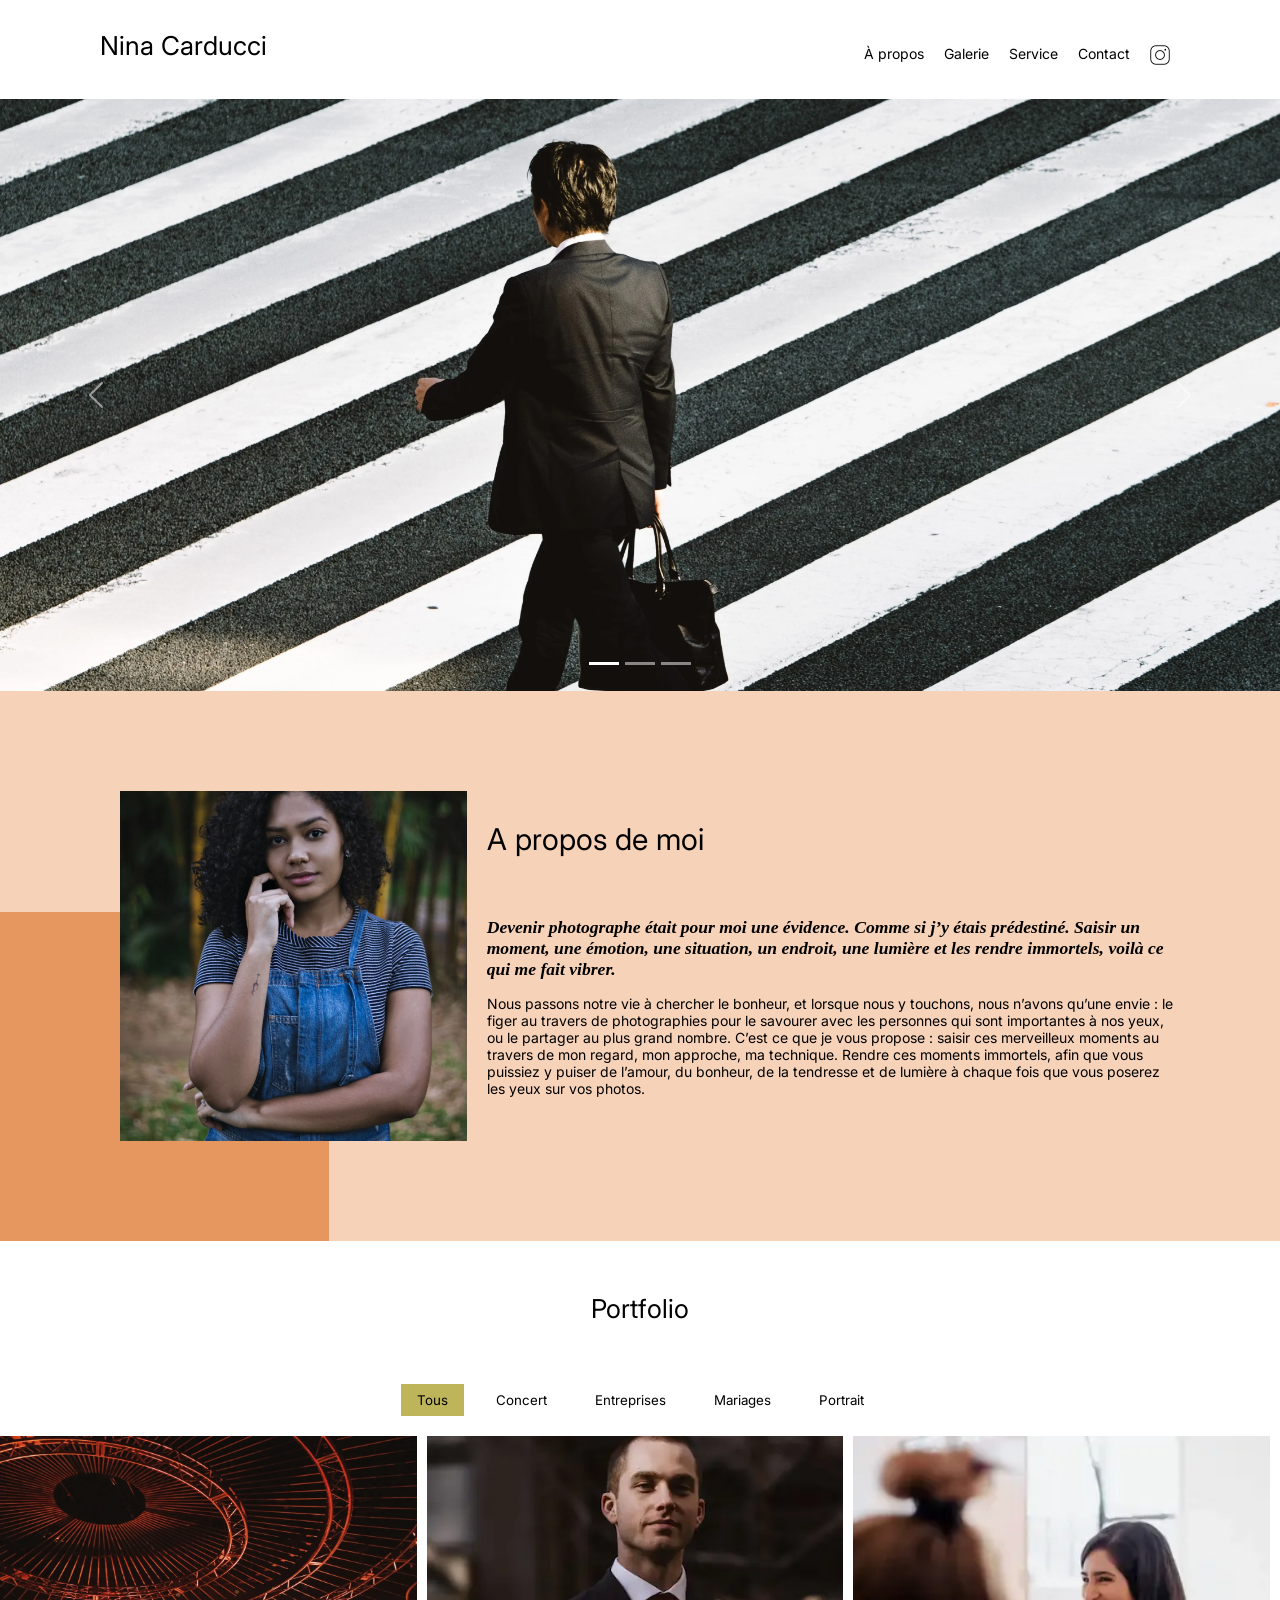
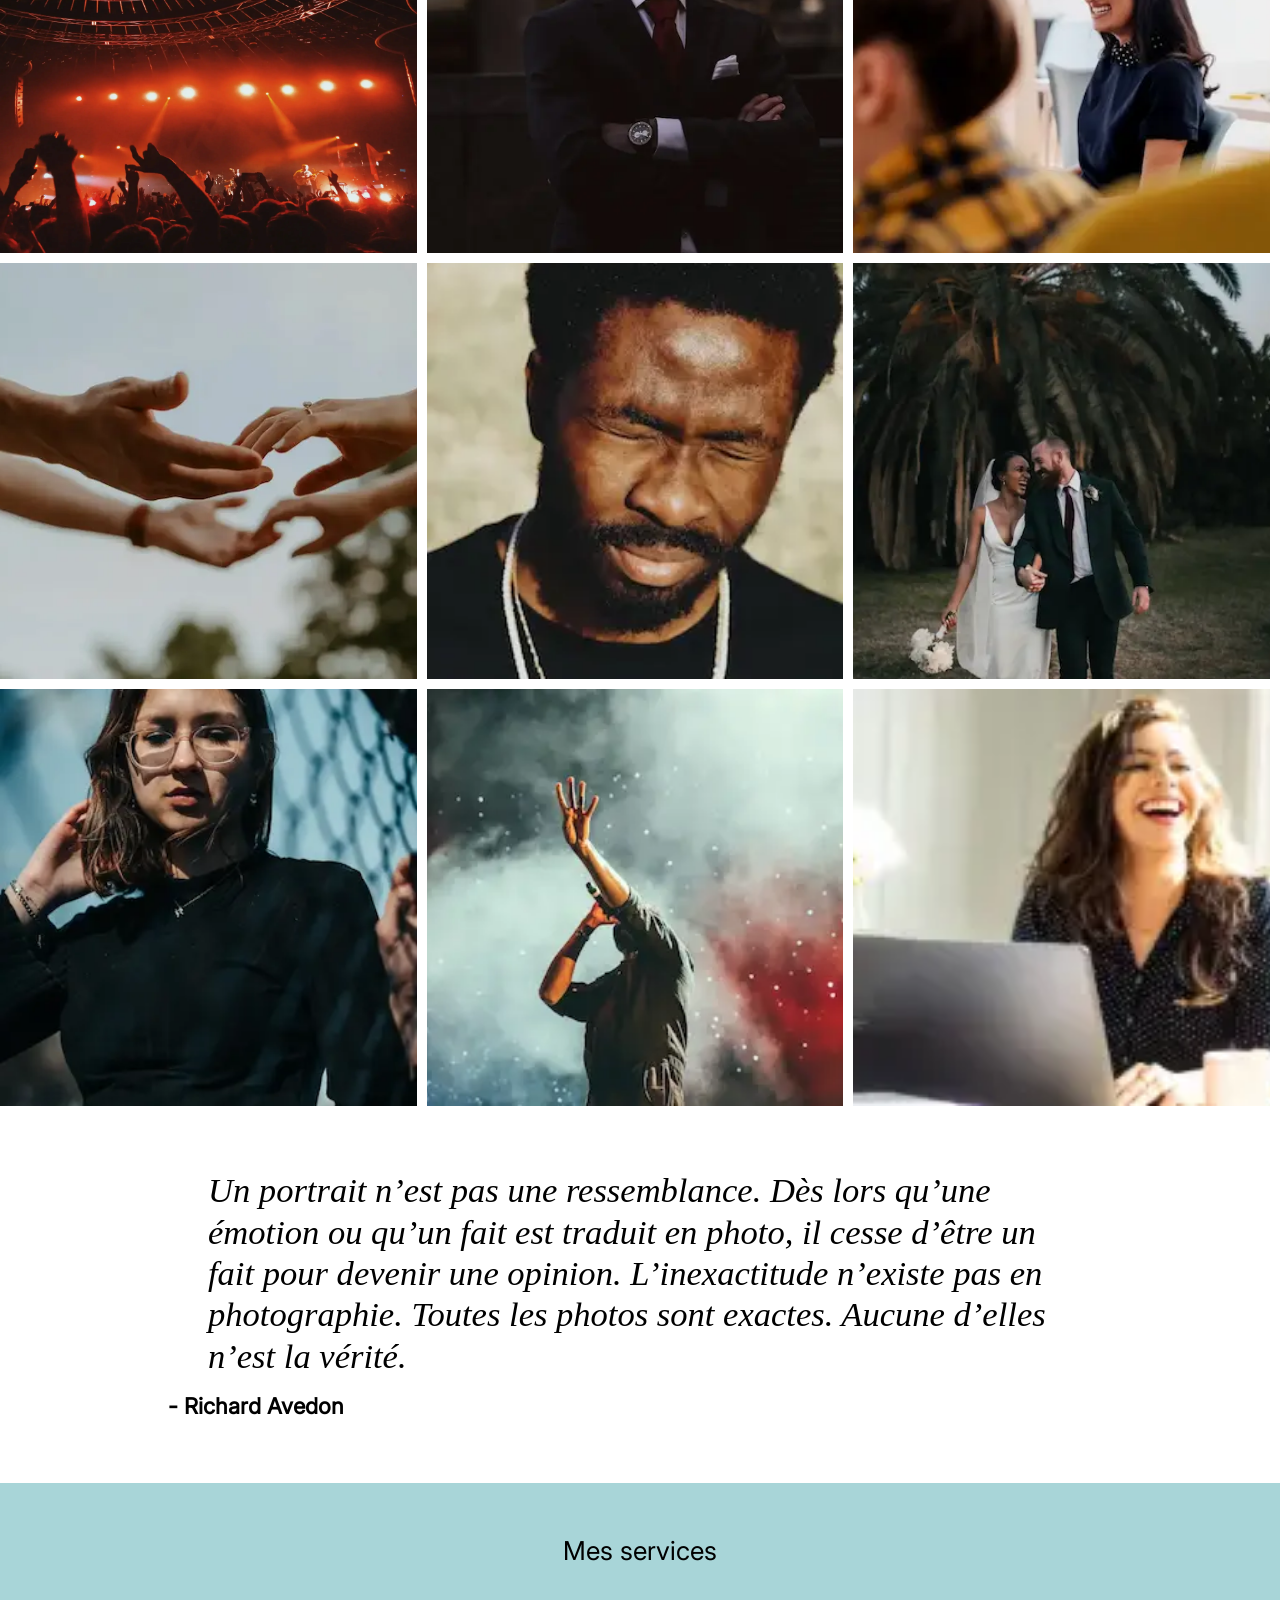
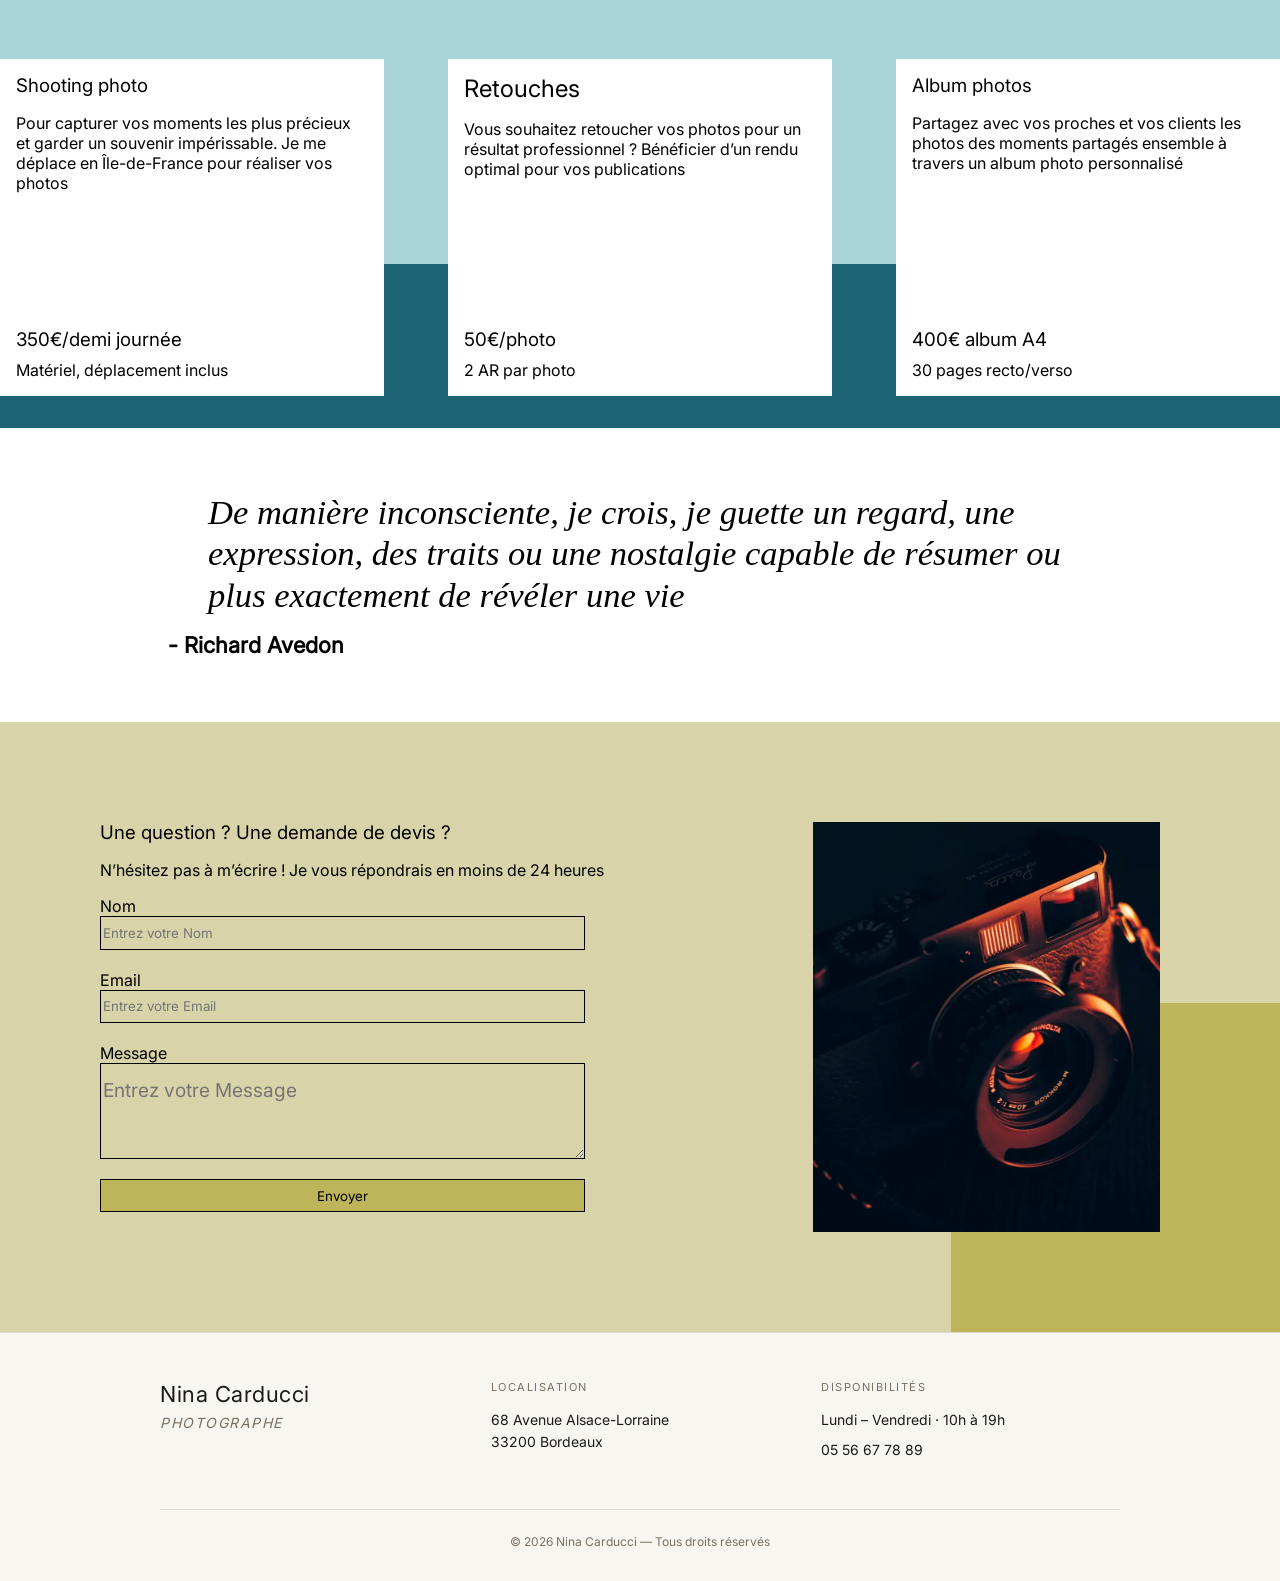
==== index.html @ da007182 "centrer le bloc about" ====
<!DOCTYPE html>
<html lang="fr">

<head>
	<title>Nina Carducci, Photographe à 33200 Bordeaux</title>
	<meta name="description" content="une presentation de mes travaux de photographie " />
	<meta name="keywords" content=" Photographe, photographie, évènement, portefolio, portrait, bordeaux " />
	<meta property="og:title" content="Photographe Nina Carducci : mes services pour des photos de qualités" />
	<meta property="og:type" content="website" />
	<meta property="og:image" content="./assets/images/nina.webp" />
	<meta property="og:url" content="https://ninacarducci.github.io/" />
	<meta name="twitter:card" content="Photographe Nina Carducci : mes services pour des photos de qualités" />
	<meta name="twitter:site" content="@ninacarducci" />
	<meta name="twitter:title" content="Photographe Nina Carducci : mes services pour des photos de qualités" />
	<meta name="twitter:description" content="Découvrez plein de photos qui vont vous plaire." />
	<meta name="twitter:image" content="./assets/images/nina.webp" />
	<meta name="viewport" content="width=device-width, initial-scale=1.0">
	<link rel="stylesheet" href="./assets/style.css">
	<meta charset="UTF-8">
	<script type="application/ld+json">
			{
				"@context": "https://schema.org",
				"@type": "LocalBusiness",
				"name": "Nina Carducci",
				"image": "./assets/images/nina_560_560.webp",
				"address": {
					"@type": "PostalAddress",
					"streetAddress": "68 avenue Alsace-Lorraine",
					"addressLocality": "Bordeaux",
					"addressRegion": "FR",
					"AddressCountry": "FR",
					"postalCode": "33200"
				},
				"telePhone": "05 56 67 78 89",
				"openingHours": "Mo,Tu,We,Th,Fr 10:00-19:00",
				"openingHoursSpecification": [ {
					"@type": "OpeningHoursSpecification",
					"dayOfWeek": [
						"Monday",
						"Tuesday",
						"Wednesday",
						"Thursday",
						"Friday"
					],
					"opens": "10:00",
					"closes": "19:00"
				} ],
				"geo": {
					"@type": "GeoCoordinates",
					"latitude": "44.8465743",
					"longitude": "-0.6065366999999999"
				},
				"priceRange":"$"
			}
		</script>
	<script src="./assets/carousel.js" defer></script>
	<script src="./assets/gallery.js" defer></script>

</head>

<body>
	<div class="top-header">
		<h1 class="name">Nina Carducci</h1>
		<nav class="nav" aria-labelledby="main-nav-title">
			<ul>
				<li><a href="#about">À propos</a></li>
				<li><a href="#gallery">Galerie</a></li>
				<li><a href="#services">Service</a></li>
				<li><a href="#contact">Contact</a></li>
				<li><a class="social-link" loading="lazy" href="https://www.instagram.com/ninacarducci.photo/?hl=fr"
						target="_blank"><img src="assets/images/instagram.webp" alt="Instagram de Nina Carducci"></a>
				</li>
			</ul>
		</nav>
	</div>
	<div id="header">
		<main>
			<div id="carouselExampleIndicators" class="carousel slide" data-bs-ride="carousel">
				<div class="carousel-indicators">
					<button type="button" data-bs-target="#carouselExampleIndicators" data-bs-slide-to="0"
						class="active" aria-current="true" aria-label="Slide 1"></button>
					<button type="button" data-bs-target="#carouselExampleIndicators" data-bs-slide-to="1"
						aria-label="Slide 2"></button>
					<button type="button" data-bs-target="#carouselExampleIndicators" data-bs-slide-to="2"
						aria-label="Slide 3"></button>
				</div>
				<div class="carousel-inner">
					<article class="carousel-item active">
						<img src="./assets/images/slider/ryoji-iwata-wUZjnOv7t0g-unsplash.webp" class="d-block w-100"
							alt="ryoji-iwata-wUZjnOv7t0g-unsplash" fetchpriority="high">
					</article>
					<article class="carousel-item">
						<img loading="lazy" src="./assets/images/slider/nicholas-green-nPz8akkUmDI-unsplash.webp"
							class="d-block w-100" alt="nicholas-green-nPz8akkUmDI-unsplash" fetchpriority="high">
					</article>
					<article class="carousel-item">
						<img loading="lazy" src="./assets/images/slider/edward-cisneros-3_h6-1NPDGw-unsplash.webp"
							class="d-block w-100" alt="edward-cisneros-3_h6-1NPDGw-unsplash" fetchpriority="high">
					</article>
				</div>
				<button class="carousel-control-prev" type="button" data-bs-target="#carouselExampleIndicators"
					data-bs-slide="prev">
					<span class="carousel-control-prev-icon" aria-hidden="true"></span>
					<span class="visually-hidden">Previous</span>
				</button>
				<button class="carousel-control-next" type="button" data-bs-target="#carouselExampleIndicators"
					data-bs-slide="next">
					<span class="carousel-control-next-icon" aria-hidden="true"></span>
					<span class="visually-hidden">Next</span>
				</button>
			</div>
	</div>
	<div id="about">
		<article class="picture left">
			<img loading="lazy" src="./assets/images/nina.webp" alt="nina">
		</article>
		<article id="about-me">
			<h2 class="about-me__title">A propos de moi</h2>
			<h3 class="about-me__introduction">Devenir photographe était pour moi une évidence. Comme si j’y étais
				prédestiné. Saisir un moment, une émotion, une situation, un endroit, une lumière et les rendre
				immortels, voilà ce qui me fait vibrer.</h3>
			<p>Nous passons notre vie à chercher le bonheur, et lorsque nous y touchons, nous n’avons qu’une envie : le
				figer au travers de photographies pour le savourer avec les personnes qui sont importantes à nos yeux,
				ou le partager au plus grand nombre.
				C’est ce que je vous propose : saisir ces merveilleux moments au travers de mon regard, mon approche, ma
				technique. Rendre ces moments immortels, afin que vous puissiez y puiser de l’amour, du bonheur, de la
				tendresse et de lumière à chaque fois que vous poserez les yeux sur vos photos.</p>
		</article>
	</div>
	<div id="gallery">
		<h2 class="title">Portfolio</h2>
		<nav id="gallery-navbar" class="nav-gallery"></nav>
		<article class="container py-3">
			<section class="gallery">
				<div id="lightbox" class="lightbox">
					<span class="close-lightbox">&times;</span>
					<img class="lightbox-image" src="" alt="Photo en plein écran">
					<button class="lightbox-prev">&#10094;</button>
					<button class="lightbox-next">&#10095;</button>
				</div>
				<img loading="lazy" data-gallery-tag="Concert" class="gallery-item"
					src="./assets/images/gallery/concerts/aaron-paul-wnX-fXzB6Cw-unsplash.webp"
					alt="aaron-paul-wnX-fXzB6Cw-unsplash" type="image/webp"/>
				<img loading="lazy" data-gallery-tag="Entreprises" class="gallery-item"
					src="./assets/images/gallery/entreprise/ali-morshedlou-WMD64tMfc4k-unsplash.webp"
					alt="ali-morshedlou-WMD64tMfc4k-unsplash" />
				<img loading="lazy" data-gallery-tag="Entreprises" class="gallery-item"
					src="./assets/images/gallery/entreprise/jason-goodman-tHO1_OuKbg0-unsplash.webp"
					alt="jason-goodman-tHO1_OuKbg0-unsplash" />
				<img loading="lazy" data-gallery-tag="Mariages" class="gallery-item"
					src="./assets/images/gallery/mariage/hannah-busing-RvF2R_qMpRk-unsplash.webp"
					alt="hannah-busing-RvF2R_qMpRk-unsplash" />
				<img loading="lazy" data-gallery-tag="Portrait" class="gallery-item"
					src="./assets/images/gallery/portraits/ade-tunji-rVkhWWZFAtQ-unsplash.webp"
					alt="ade-tunji-rVkhWWZFAtQ-unsplash" />
				<img loading="lazy" data-gallery-tag="Mariages" class="gallery-item"
					src="./assets/images/gallery/mariage/jakob-owens-SiniLJkXhMc-unsplash.webp"
					alt="jakob-owens-SiniLJkXhMc-unsplash" />
				<img loading="lazy" data-gallery-tag="Portrait" class="gallery-item"
					src="./assets/images/gallery/portraits/nino-van-prattenburg--443cl1uR_8-unsplash.webp"
					alt="nino-van-prattenburg--443cl1uR_8-unsplash" />
				<img loading="lazy" data-gallery-tag="Concert" class="gallery-item"
					src="./assets/images/gallery/concerts/austin-neill-hgO1wFPXl3I-unsplash.webp"
					alt="austin-neill-hgO1wFPXl3I-unsplash" />
				<img loading="lazy" data-gallery-tag="Entreprises" class="gallery-item"
					src="./assets/images/gallery/entreprise/mateus-campos-felipe-Fsgzm8N0hIY-unsplash.webp"
					alt="mateus-campos-felipe-Fsgzm8N0hIY-unsplash" />
			</section>
		</article>
		<div class="quote">
			<figure>
				<blockquote>
					<h3 class="quote__text">Un portrait n’est pas une ressemblance. Dès lors qu’une émotion ou qu’un
						fait est traduit en photo, il cesse d’être un fait pour devenir une opinion. L’inexactitude
						n’existe pas en photographie. Toutes les photos sont exactes. Aucune d’elles n’est la vérité.
					</h3>
				</blockquote>
				<figcaption class="quote__author">- Richard Avedon</figcaption>
			</figure>
		</div>
	</div>
	<div id="services">
		<h2 class="title">Mes services</h2>
		<div class="container">
			<article class="service">
				<section class="service__description">
					<h3>Shooting photo</h3>
					<p>Pour capturer vos moments les plus précieux et garder un souvenir impérissable. Je me déplace en
						Île-de-France pour réaliser vos photos</p>
				</section>
				<div class="service__price">
					<h3>350€/demi journée</h3>
					<span>Matériel, déplacement inclus</span>
				</div>

			</article>
			<div class="service">
				<article class="service__description">
					<h2>Retouches</h2>
					<p>Vous souhaitez retoucher vos photos pour un résultat professionnel ? Bénéficier d’un rendu
						optimal pour vos publications</p>
				</article>
				<article class="service__price">
					<h3>50€/photo</h3>
					<span>2 AR par photo</span>
				</article>
			</div>
			<div class="service">
				<article class="service__description">
					<h3>Album photos</h3>
					<p>Partagez avec vos proches et vos clients les photos des moments partagés ensemble à travers un
						album photo personnalisé</p>
				</article>
				<article class="service__price">
					<h3>400€ album A4</h3>
					<span>30 pages recto/verso</span>
				</article>
			</div>
		</div>
	</div>
	<div class="quote">
		<figure>
			<blockquote>
				<h3 class="quote__text">De manière inconsciente, je crois, je guette un regard, une expression, des
					traits ou une nostalgie capable de résumer ou plus exactement de révéler une vie</h3>
			</blockquote>
			<figcaption class="quote__author">- Richard Avedon</figcaption>
		</figure>
	</div>
	<div id="contact">
		<article class="container">
			<section class="form-container">
				<h3>Une question ? Une demande de devis ?</h3>
				<p> N’hésitez pas à m’écrire ! Je vous répondrais en moins de 24 heures</p>
				<form action="" method="post">
					<label for="nom">Nom</label>
					<input type="text" name="nom" id="nom" placeholder="Entrez votre Nom">
					<label for="email">Email</label>
					<input type="email" name="email" id="email" placeholder="Entrez votre Email">
					<label for="message">Message</label>
					<textarea name="message" id="message" cols="30" rows="10"
						placeholder="Entrez votre Message"></textarea>
					<input type="submit" value="Envoyer" />
				</form>
			</section>
			<section class="picture right">
				<img loading="lazy" src="./assets/images/camera.webp" alt="camera">
			</section>
		</article>
	</div>
	</main>

	<footer class="footer">
		<div class="footer__inner">

			<div class="footer__brand">
				<h2 class="footer__name">Nina Carducci</h2>
				<p class="footer__job">Photographe</p>
			</div>

			<div class="footer__section">
				<h3 class="footer__label">Localisation</h3>
				<p class="footer__text">
					68 Avenue Alsace-Lorraine<br>
					33200 Bordeaux
				</p>
			</div>

			<div class="footer__section">
				<h3 class="footer__label">Disponibilités</h3>
				<p class="footer__text">Lundi – Vendredi · 10h à 19h</p>
				<p class="footer__text">05 56 67 78 89</p>
			</div>

		</div>

		<div class="footer__bottom">
			© 2026 Nina Carducci — Tous droits réservés
		</div>
	</footer>
</body>

</html>
---- assets/style.css ----
@font-face {
	font-family: 'Inter';
	src: url(./fonts/Inter-Variable.woff2);
	font-weight: 400;
	font-display: swap;
	font-style: normal;
	font-display: swap
}

body {
	max-width: 1920px;
	margin: auto;
	-webkit-text-size-adjust: 100%;
	-webkit-tap-highlight-color: #fff0
}

.top-header {
	background-color: #fff;
	position: sticky;
	top: 0;
	z-index: 1000;
	display: flex;
	justify-content: space-between;
	padding-inline: 100px;
	padding-block: 30px;
	align-items: center;
	font-family: "Inter"
}

.top-header .name {
	font-size: 26px;
	font-family: "Inter"
}

.nav {
	display: flex;
	flex-wrap: wrap;
	padding-left: 0;
	margin-bottom: 0;
	list-style: none
}

.nav ul {
	display: flex;
	list-style-type: none;
	font-size: 14px;
	margin-bottom: 0
}

.nav li {
	padding-inline: 10px
}

.nav a {
	text-decoration: none;
	color: #000
}

.social-link img {
	width: 20px;
	height: 20px
}

img.d-block w-100 {
	width: 100%;
	height: auto
}

.d-block {
	display: block
}

.w-100 {
	width: 100%
}

.mw-100 {
	max-width: 100%
}

min-vw-100 {
	min-width: 100vw
}

.carousel-indicators [data-bs-target] {
	box-sizing: content-box;
	flex: 0 1 auto;
	width: 30px;
	height: 3px;
	padding: 0;
	margin-right: 3px;
	margin-left: 3px;
	text-indent: -999px;
	cursor: pointer;
	background-color: #fff;
	background-clip: padding-box;
	border: 0;
	border-top: 10px solid #fff0;
	border-bottom: 10px solid #fff0;
	opacity: .5;
	transition: opacity 0.6s ease
}

.carousel-control-prev,
.carousel-control-next {
	position: absolute;
	top: 0;
	bottom: 0;
	z-index: 1;
	display: flex;
	align-items: center;
	justify-content: center;
	width: 15%;
	padding: 0;
	color: #7A6C00;
	text-align: center;
	background: none;
	border: 0;
	opacity: .5;
	transition: opacity 0.15s ease
}

.carousel-control-prev:hover,
.carousel-control-prev:focus,
.carousel-control-next:hover,
.carousel-control-next:focus {
	color: #fff;
	text-decoration: none;
	outline: 0;
	opacity: .9
}

.carousel {
	position: relative
}

.carousel-control-prev {
	left: 0
}

.carousel-control-next {
	right: 0
}

.carousel-control-prev-icon,
.carousel-control-next-icon {
	display: inline-block;
	width: 2rem;
	height: 2rem;
	background-repeat: no-repeat;
	background-position: 50%;
	background-size: 100% 100%
}

.carousel-control-prev-icon {
	background-image: url("data:image/svg+xml,%3csvg xmlns='http://www.w3.org/2000/svg' viewBox='0 0 16 16' fill='%23fff'%3e%3cpath d='M11.354 1.646a.5.5 0 0 1 0 .708L5.707 8l5.647 5.646a.5.5 0 0 1-.708.708l-6-6a.5.5 0 0 1 0-.708l6-6a.5.5 0 0 1 .708 0z'/%3e%3c/svg%3e")
}

.carousel-control-next-icon {
	background-image: url("data:image/svg+xml,%3csvg xmlns='http://www.w3.org/2000/svg' viewBox='0 0 16 16' fill='%23fff'%3e%3cpath d='M4.646 1.646a.5.5 0 0 1 .708 0l6 6a.5.5 0 0 1 0 .708l-6 6a.5.5 0 0 1-.708-.708L10.293 8 4.646 2.354a.5.5 0 0 1 0-.708z'/%3e%3c/svg%3e")
}

.carousel-indicators {
	position: absolute;
	right: 0;
	bottom: 0;
	left: 0;
	z-index: 2;
	display: flex;
	justify-content: center;
	padding: 0;
	margin-bottom: 1rem;
	margin-right: 15%;
	margin-left: 15%;
	list-style: none;
}

.carousel-indicators .active {
	opacity: 1;
}

#about {
	display: flex;
	background-color: #F6D2B8;
	padding-inline: 100px;
	padding-block: 100px;
	position: relative;
	font-family: "Inter";
	max-width: 100%;
	height: auto;
}

#about-me {
	max-width: 100%;
	
}
#about-me p {
	max-width: 100%;
	font-size: 14px
}

.picture.left::before {
	content: ' ';
	background-color: #E5975F;
	width: 329px;
	height: 329px;
	position: absolute;
	bottom: 0;
	left: 0;
	z-index: -1
}

.picture {
	flex: 1;
	margin: 0 20px;
	z-index: 0
}

.picture img {
	width: 100%;
	height: 100%;
	object-fit: cover
}

#about-me {
	flex: 2
}

.about-me__title {
	margin-top: 1em;
	margin-bottom: 60px;
	font-size: 30px
}

.about-me__introduction {
	font-family: 'Spectral';
	font-weight: 800;
	font-style: italic;
	max-width: 100%;
	font-size: 1.1rem
}

h4,
h3,
h2,
h1 {
	margin-top: 0;
	margin-bottom: .5rem;
	font-weight: 500;
	line-height: 1.2;
	font-family: 'Inter'
}

.title {
	text-align: center;
	padding-block: 2em;
	font-family: "Inter";
	font-size: 26px
}

.nav-gallery {
	display: flex;
	flex-wrap: wrap;
	gap: 1rem;
	margin-bottom: 20px;
	justify-content: center
}

.nav-gallery button {
	padding: 8px 16px;
	background-color: #fff;
	color: #000;
	border: none;
	cursor: pointer
}

.nav-gallery button.active {
	background-color: #beb45a
}

.lightbox {
	display: none;
	position: fixed;
	top: 0;
	left: 0;
	width: 100vw;
	height: 100vh;
	background-color: rgb(0 0 0 / .9);
	justify-content: center;
	align-items: center;
	flex-direction: column;
	z-index: 1000
}

.lightbox img {
	max-width: 90%;
	max-height: 80%;
	margin-bottom: 20px
}

.lightbox button,
.lightbox .close-lightbox {
	background: none;
	border: none;
	font-size: 2rem;
	cursor: pointer;
	position: absolute;
	transform: translateY(-50%)
}

.lightbox-prev {
	left: 20px
}

.lightbox-next {
	right: 20px
}

.close-lightbox {
	top: 50px;
	right: 60px;
	font-size: 10px;
	position: absolute
}

.gallery {
	display: flex;
	flex-wrap: wrap;
	gap: 10px;
	justify-content: flex-start
}

.gallery-item {
	width: calc(100% / 3 - 10px);
	aspect-ratio: 1 / 1;
	object-fit: cover
}

.quote {
	font-family: 'Spectral';
	font-style: italic;
	width: 80%;
	margin: auto;
	padding-block: 3em
}

.quote__text {
	font-family: 'Spectral';
	font-style: italic;
	font-size: calc(1.2rem + 1.2vw);
	font-weight: 300
}

.quote__author {
	font-family: 'Inter';
	font-style: normal;
	font-weight: 800;
	font-size: 22px
}

#services {
	margin: auto;
	background-color: #A8D5D8;
	position: relative
}

#services .container::before {
	content: ' ';
	background-color: #1C6474;
	position: absolute;
	width: 100%;
	height: 30%;
	bottom: 0;
	left: 0;
	z-index: 0
}

#services .container {
	justify-content: space-between;
	display: flex;
	padding: 2em 0em
}

.service {
	background-color: #fff;
	max-width: 390px;
	width: 30%;
	height: 337px;
	padding: 1em;
	display: flex;
	flex-direction: column;
	justify-content: space-between;
	z-index: 1
}

#contact {
	margin: auto;
	background-color: #D8D3A8;
	position: relative;
	padding-inline: 100px;
	padding-block: 100px
}

#contact .container {
	display: flex
}

.picture.right::before {
	content: ' ';
	background-color: #BEB45A;
	width: 329px;
	height: 329px;
	position: absolute;
	bottom: 0;
	right: 0;
	z-index: -1
}

.form-container {
	flex: 2
}

form {
	display: flex;
	flex-direction: column;
	width: 70%;
	align-items: flex-start
}

form input {
	width: 100%;
	background-color: #fff0;
	border: solid 1px;
	height: 2.5em;
	margin-bottom: 20px
}

form textarea {
	width: 100%;
	background-color: #fff0;
	border: solid 1px;
	height: 5em;
	line-height: 2.5em;
	font-size: 1.2em;
	margin-bottom: 20px
}

input[type="submit"] {
	background-color: #BEB45A;
	padding: .5em 1em
}

.container {
	width: 100%;
	margin-right: auto;
	margin-left: auto
}

.carousel-item {
	display: none
}

.carousel-item.active {
	display: block
}

.visually-hidden {
	position: absolute;
	clip: rect(0, 0, 0, 0)
}

@media (prefers-reduced-motion:reduce) {
	.carousel-indicators [data-bs-target] .carousel-control-next .carousel-control-prev {
		transition: none
	}
}

.carousel-dark .carousel-indicators [data-bs-target] {
	background-color: #000
}

button:not(:disabled),
[type=button]:not(:disabled),
[type=reset]:not(:disabled),
[type=submit]:not(:disabled) {
	cursor: pointer
}

.gallery-col {
	display: inline-block;
	width: 30%;
	margin: 1%
}

.gallery-tags {
	margin-bottom: 20px
}

#gallery-tags button {
	margin-right: .5rem;
	padding: .5rem 1rem;
	border: none;
	background: #beb45a;
	color: #fff;
	cursor: pointer;
	border-radius: 5px
}

.lightbox-overlay {
	position: fixed;
	display: flex;
	align-items: center;
	justify-content: center;
	background: rgb(0 0 0 / .8);
	top: 0;
	left: 0;
	right: 0;
	bottom: 0;
	z-index: 1000
}

.lightbox-img {
	max-width: 90%;
	max-height: 90%
}

*,
*::before,
*::after {
	box-sizing: border-box;
	font-family: 'Inter'
}

.lightbox-close {
	position: absolute;
	top: 20px;
	right: 30px;
	font-size: 3rem;
	color: #fff;
	cursor: pointer
}

.footer {
  background-color: #f8f6f1;
  border-top: 1px solid #ddd8cc;
  padding: 3rem 2rem 2rem;
  font-family: sans-serif;
}

.footer__inner {
  max-width: 960px;
  margin: 0 auto;
  display: grid;
  grid-template-columns: 1fr 1fr 1fr;
  gap: 2rem;
}

.footer__name {
  font-size: 22px;
  font-weight: 500;
  color: #1a1a1a;
  margin: 0 0 6px;
  letter-spacing: 0.5px;
}

.footer__job {
  font-size: 14px;
  color: #7a7060;
  font-style: italic;
  letter-spacing: 1.5px;
  text-transform: uppercase;
  margin: 0;
}

.footer__label {
  font-size: 11px;
  font-weight: 500;
  color: #7a7060;
  text-transform: uppercase;
  letter-spacing: 1.5px;
  margin: 0 0 14px;
}

.footer__text {
  font-size: 14px;
  color: #1a1a1a;
  line-height: 1.6;
  margin: 0 0 8px;
}

.footer__bottom {
  max-width: 960px;
  margin: 2.5rem auto 0;
  padding-top: 1.5rem;
  border-top: 1px solid #ddd8cc;
  font-size: 12px;
  color: #7a7060;
  text-align: center;
}


@media (max-width: 640px) {
  .footer__inner {
    grid-template-columns: 1fr;
  }
}
@media (max-width:450px) {
	figure {
		margin: 0
	}

	blockquote {
		margin: 0
	}

	.quote__text {
		display: flex;
		justify-content: center
	}
}

@media (min-width:1400px) {
	.container {
		max-width: 1320px
	}
}

@media all and (max-width:1180px) {
	.picture {
		flex: 2
	}

	#about,
	#contact .container {
		align-items: center
	}

	.about-me__title {
		margin-top: 0;
		margin-bottom: 1em
	}

	#about-me h4,
	#about-me p {
		max-width: 100%;
		height: auto
	}
}

@media all and (max-width:1000px) {
	#about {
		flex-direction: column
	}

	.picture {
		width: 50%
	}

	.picture.left::before {
		width: 100%;
		height: 30%;
		position: absolute;
		bottom: auto;
		top: 0;
		left: 0;
		z-index: -1
	}

	.about-me__title {
		text-align: center;
		margin-top: 1em
	}

	#services .container {
		flex-direction: column
	}

	.service {
		width: 100%;
		max-width: 100%;
		height: auto;
		margin: 2em 0
	}

	.service__description {
		margin-bottom: 1em
	}

	#services .container::before {
		width: 30%;
		height: 100%;
		bottom: 0;
		right: 0;
		left: auto;
		z-index: 0
	}

	#contact .container {
		flex-direction: column
	}

	#contact .picture.right {
		margin-top: 1em
	}

	.picture.right::before {
		width: 100%;
		height: 30%;
		position: absolute;
		bottom: 0;
		right: 0;
		z-index: -1
	}
}

@media all and (max-width:650px) {
	.top-header {
		flex-direction: column;
		padding-inline: 0
	}

	.top-header .nav,
	.top-header .nav ul {
		width: 100%;
		padding: 0 0 0 0
	}

	.top-header .nav li {
		flex: 1;
		padding-block: 1em;
		text-align: center
	}

	.picture.left::before,
	.picture.right::before {
		height: 150px
	}

	#services .container {
		align-items: center
	}

	.service {
		max-width: 90%
	}

	#about,
	#contact {
		padding-inline: 2em;
		padding-block: 2em
	}

	form {
		width: 100%
	}

	.picture {
		width: 80%
	}
}
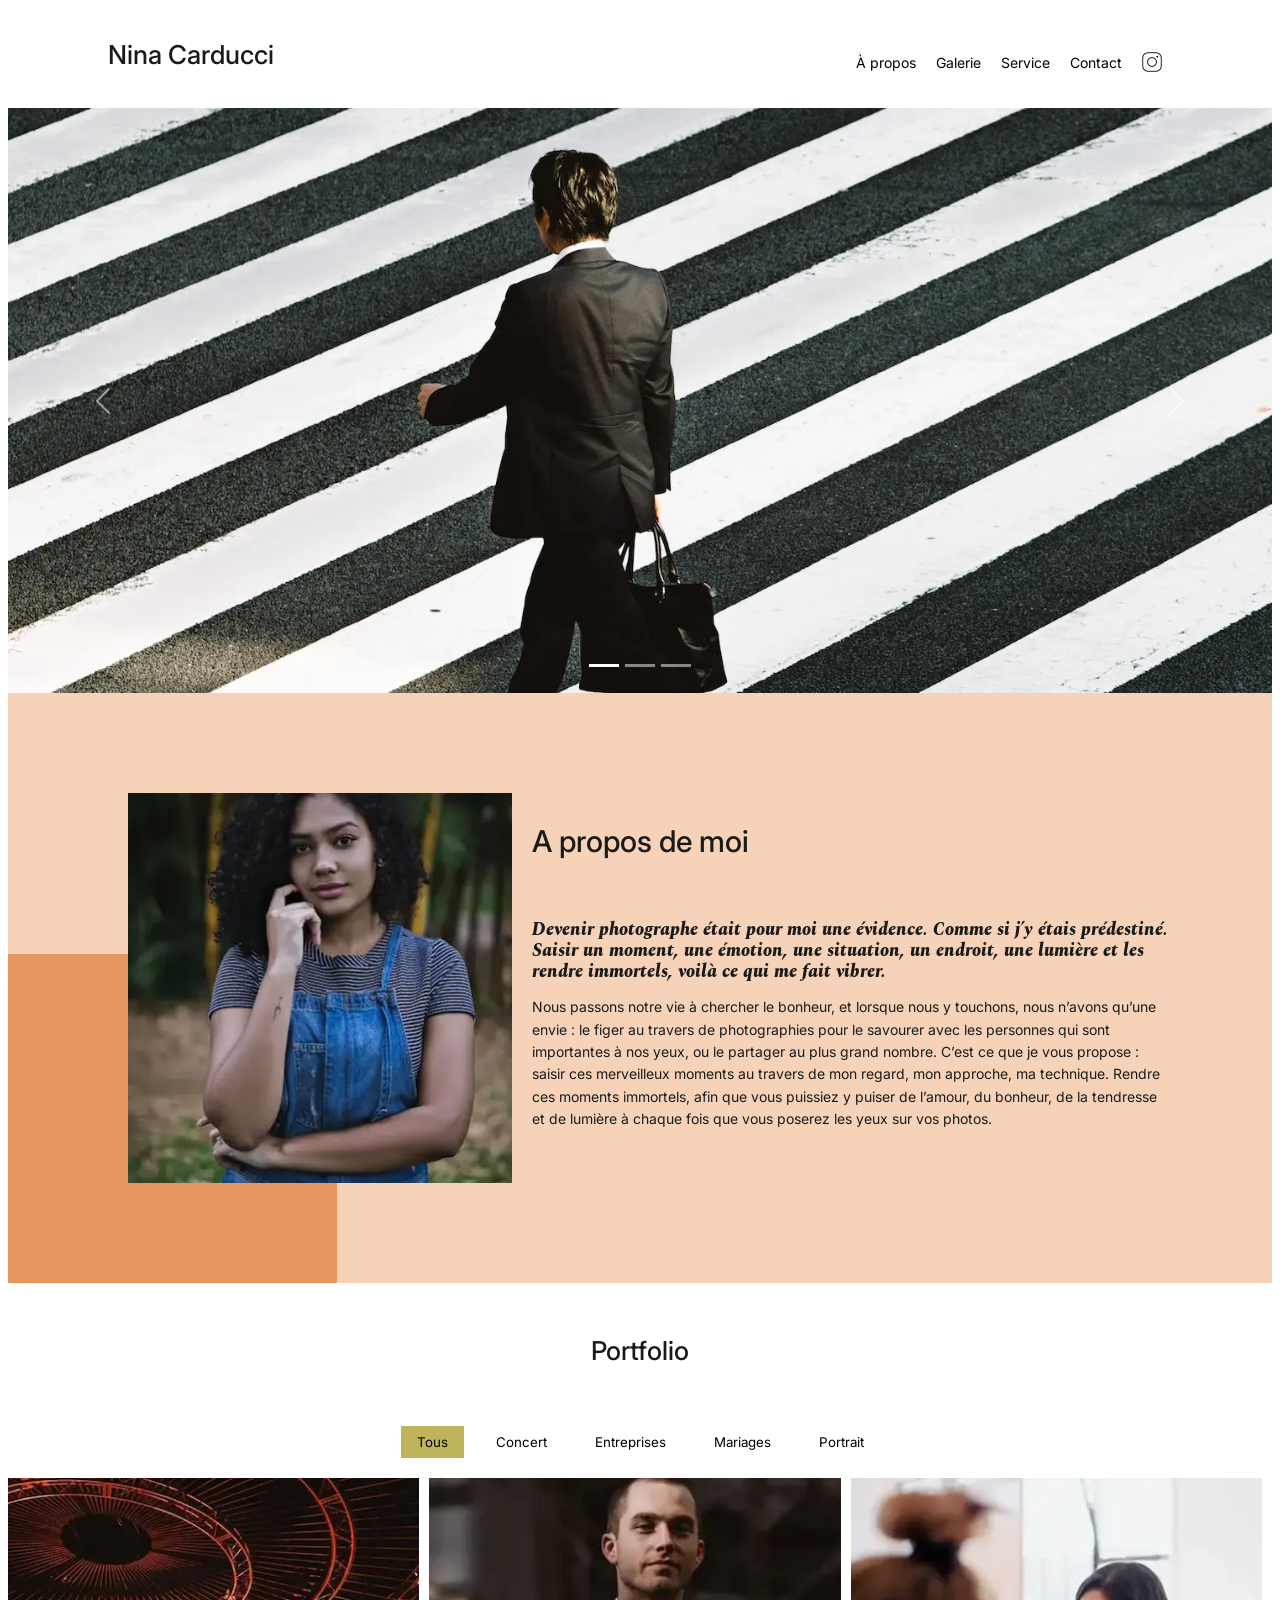
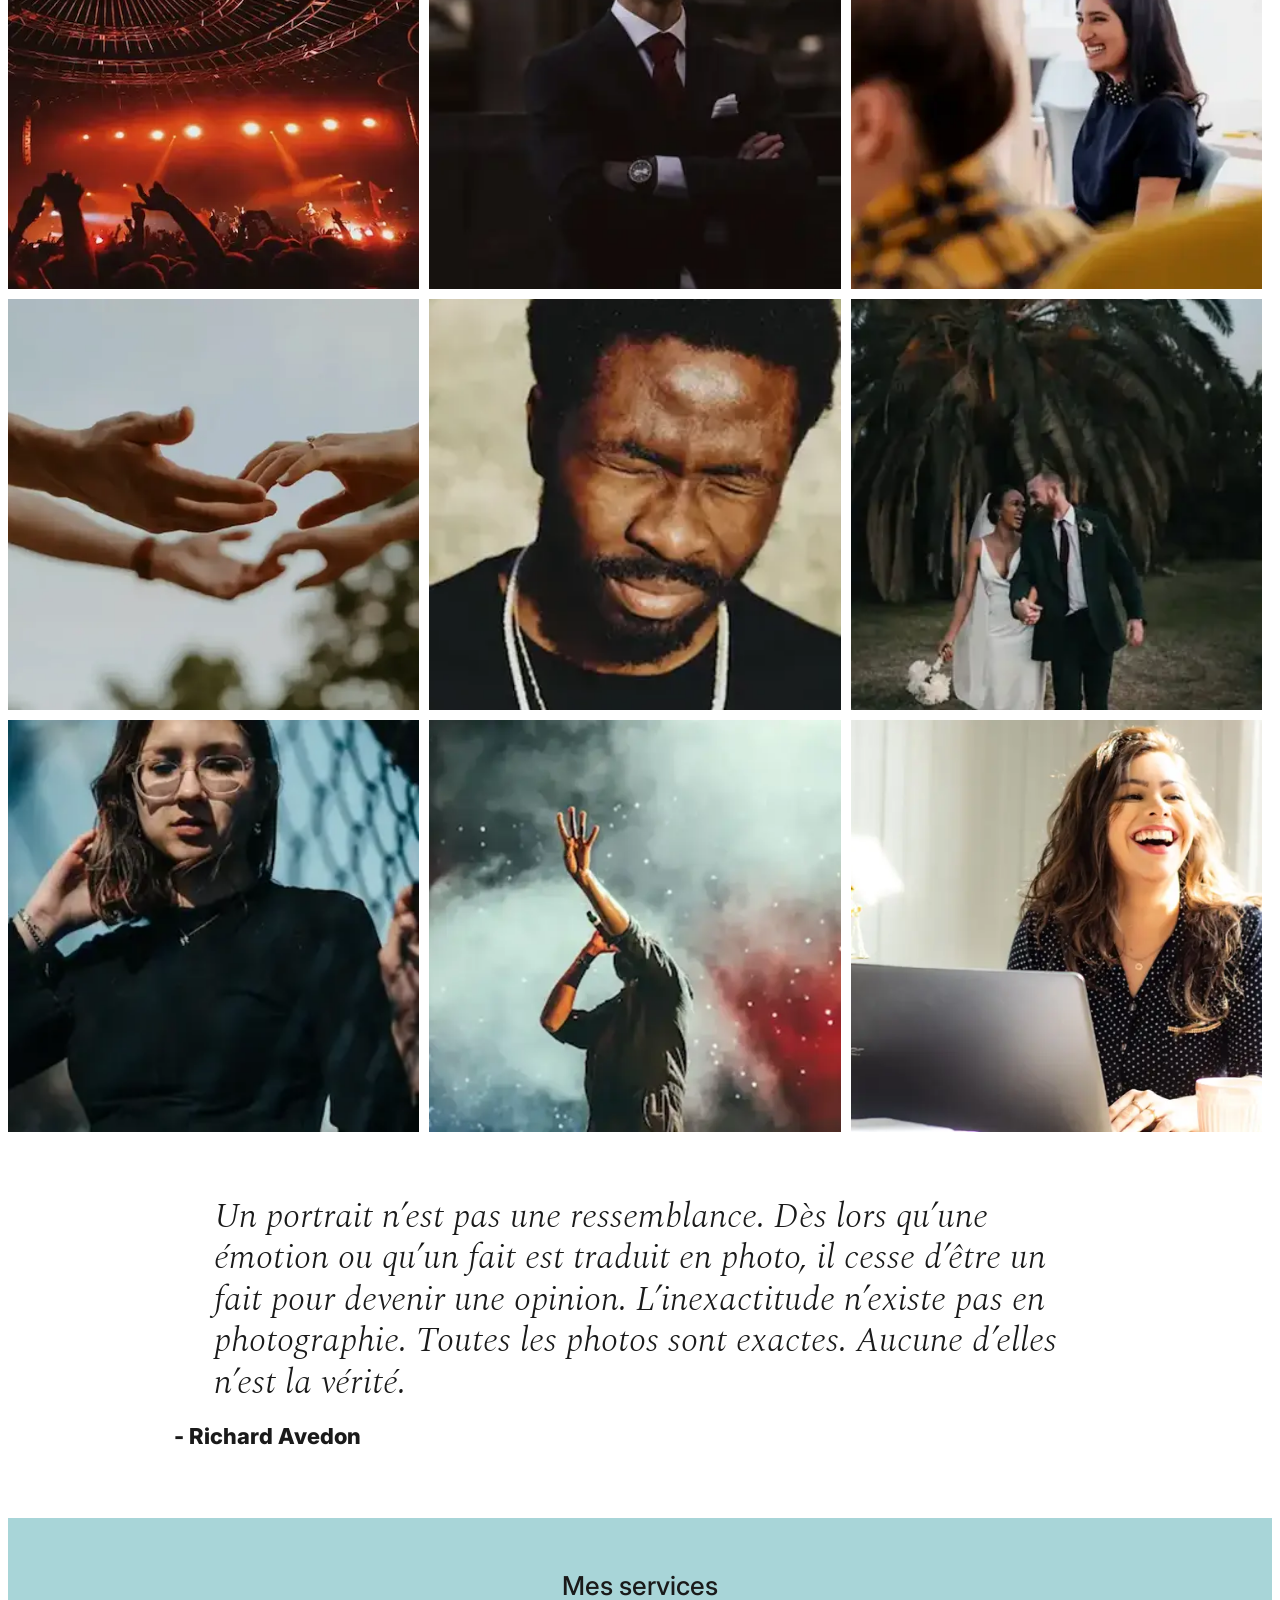
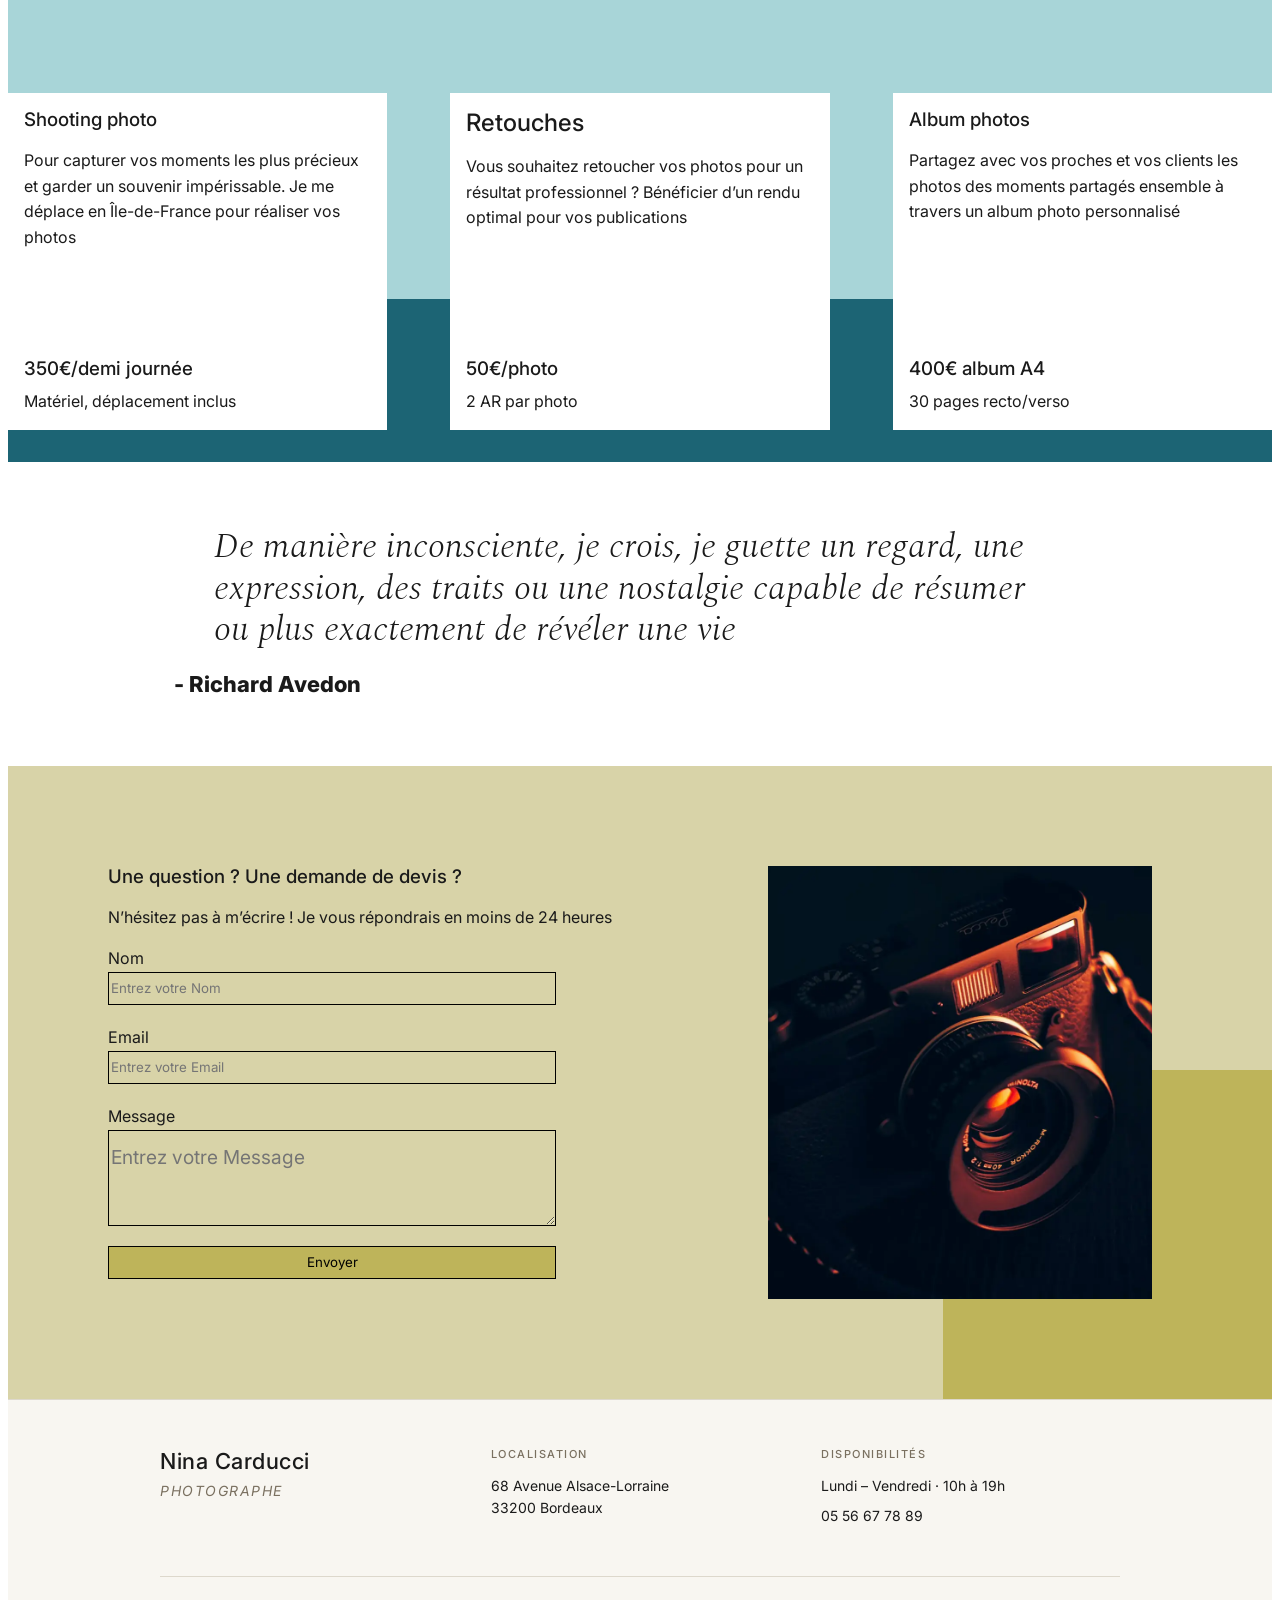
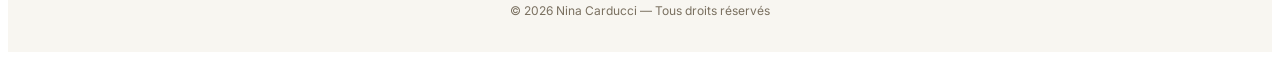
==== commit c7bb2f24: "gestion des img en destop || gestions des erreurs de taille de paragraphe" ====
--- a/index.html
+++ b/index.html
@@ -16,6 +16,9 @@
 	<meta name="twitter:image" content="./assets/images/nina.webp" />
 	<meta name="viewport" content="width=device-width, initial-scale=1.0">
 	<link rel="stylesheet" href="./assets/style.css">
+	<link rel="preconnect" href="https://fonts.googleapis.com">
+	<link rel="preconnect" href="https://fonts.gstatic.com" crossorigin="">
+	<link href="https://fonts.googleapis.com/css2?family=Inter&amp;family=Spectral:ital,wght@0,400;1,300;1,400;1,800&amp;display=swap" rel="stylesheet">
 	<meta charset="UTF-8">
 	<script type="application/ld+json">
 			{
@@ -86,16 +89,16 @@
 				</div>
 				<div class="carousel-inner">
 					<article class="carousel-item active">
-						<img src="./assets/images/slider/ryoji-iwata-wUZjnOv7t0g-unsplash.webp" class="d-block w-100"
-							alt="ryoji-iwata-wUZjnOv7t0g-unsplash" fetchpriority="high">
+						<img src="./assets/images/slider/ryoji-iwata-wUZjnOv7t0g-unsplash.webp"
+							class="d-block w-100 h-100" alt="ryoji-iwata-wUZjnOv7t0g-unsplash" fetchpriority="high">
 					</article>
 					<article class="carousel-item">
 						<img loading="lazy" src="./assets/images/slider/nicholas-green-nPz8akkUmDI-unsplash.webp"
-							class="d-block w-100" alt="nicholas-green-nPz8akkUmDI-unsplash" fetchpriority="high">
+							class="d-block w-100 h-100" alt="nicholas-green-nPz8akkUmDI-unsplash" fetchpriority="high">
 					</article>
 					<article class="carousel-item">
 						<img loading="lazy" src="./assets/images/slider/edward-cisneros-3_h6-1NPDGw-unsplash.webp"
-							class="d-block w-100" alt="edward-cisneros-3_h6-1NPDGw-unsplash" fetchpriority="high">
+							class="d-block w-100 h-100" alt="edward-cisneros-3_h6-1NPDGw-unsplash" fetchpriority="high">
 					</article>
 				</div>
 				<button class="carousel-control-prev" type="button" data-bs-target="#carouselExampleIndicators"
@@ -112,7 +115,7 @@
 	</div>
 	<div id="about">
 		<article class="picture left">
-			<img loading="lazy" src="./assets/images/nina.webp" alt="nina">
+			<img fetchpriority="high" src="./assets/images/nina.webp" alt="nina">
 		</article>
 		<article id="about-me">
 			<h2 class="about-me__title">A propos de moi</h2>
@@ -140,7 +143,7 @@
 				</div>
 				<img loading="lazy" data-gallery-tag="Concert" class="gallery-item"
 					src="./assets/images/gallery/concerts/aaron-paul-wnX-fXzB6Cw-unsplash.webp"
-					alt="aaron-paul-wnX-fXzB6Cw-unsplash" type="image/webp"/>
+					alt="aaron-paul-wnX-fXzB6Cw-unsplash" type="image/webp" />
 				<img loading="lazy" data-gallery-tag="Entreprises" class="gallery-item"
 					src="./assets/images/gallery/entreprise/ali-morshedlou-WMD64tMfc4k-unsplash.webp"
 					alt="ali-morshedlou-WMD64tMfc4k-unsplash" />
--- a/assets/style.css
+++ b/assets/style.css
@@ -1,17 +1,13 @@
-@font-face {
-	font-family: 'Inter';
-	src: url(./fonts/Inter-Variable.woff2);
-	font-weight: 400;
-	font-display: swap;
-	font-style: normal;
-	font-display: swap
+:root {
+	--font-Inter: 'Inter', sans-serif;
+	--font-Spectral: 'Spectral', serif;
 }
 
 body {
-	max-width: 1920px;
-	margin: auto;
-	-webkit-text-size-adjust: 100%;
-	-webkit-tap-highlight-color: #fff0
+	font-family: var(--font-Inter);
+	font-size: 16px;
+	line-height: 1.6;
+	color: #1a1a1a;
 }
 
 .top-header {
@@ -24,12 +20,12 @@
 	padding-inline: 100px;
 	padding-block: 30px;
 	align-items: center;
-	font-family: "Inter"
+	font-family: var(--font-Inter);
 }
 
 .top-header .name {
 	font-size: 26px;
-	font-family: "Inter"
+	font-family: var(--font-Inter);
 }
 
 .nav {
@@ -72,6 +68,10 @@
 
 .w-100 {
 	width: 100%
+}
+
+.h-100 {
+	height: 100%
 }
 
 .mw-100 {
@@ -185,7 +185,6 @@
 	padding-inline: 100px;
 	padding-block: 100px;
 	position: relative;
-	font-family: "Inter";
 	max-width: 100%;
 	height: auto;
 }
@@ -213,11 +212,12 @@
 .picture {
 	flex: 1;
 	margin: 0 20px;
-	z-index: 0
+	z-index: 0;
+	text-align: center
 }
 
 .picture img {
-	width: 100%;
+	width: 384px;
 	height: 100%;
 	object-fit: cover
 }
@@ -233,7 +233,7 @@
 }
 
 .about-me__introduction {
-	font-family: 'Spectral';
+	font-family: var(--font-Spectral);
 	font-weight: 800;
 	font-style: italic;
 	max-width: 100%;
@@ -248,13 +248,13 @@
 	margin-bottom: .5rem;
 	font-weight: 500;
 	line-height: 1.2;
-	font-family: 'Inter'
+	font-family: var(--font-Inter);
 }
 
 .title {
 	text-align: center;
 	padding-block: 2em;
-	font-family: "Inter";
+	font-family: var(--font-Inter);
 	font-size: 26px
 }
 
@@ -332,12 +332,13 @@
 
 .gallery-item {
 	width: calc(100% / 3 - 10px);
+	height: auto;
 	aspect-ratio: 1 / 1;
 	object-fit: cover
 }
 
 .quote {
-	font-family: 'Spectral';
+	font-family: var(--font-Spectral);
 	font-style: italic;
 	width: 80%;
 	margin: auto;
@@ -345,14 +346,14 @@
 }
 
 .quote__text {
-	font-family: 'Spectral';
+	font-family: var(--font-Spectral);
 	font-style: italic;
 	font-size: calc(1.2rem + 1.2vw);
 	font-weight: 300
 }
 
 .quote__author {
-	font-family: 'Inter';
+	font-family: var(--font-Inter);
 	font-style: normal;
 	font-weight: 800;
 	font-size: 22px
@@ -528,7 +529,7 @@
 *::before,
 *::after {
 	box-sizing: border-box;
-	font-family: 'Inter'
+	font-family: var(--font-Inter);
 }
 
 .lightbox-close {
@@ -652,10 +653,6 @@
 		flex-direction: column
 	}
 
-	.picture {
-		width: 50%
-	}
-
 	.picture.left::before {
 		width: 100%;
 		height: 30%;
@@ -666,6 +663,10 @@
 		z-index: -1
 	}
 
+	#about-me {
+		height: 100%
+	}
+
 	.about-me__title {
 		text-align: center;
 		margin-top: 1em
@@ -753,8 +754,4 @@
 	form {
 		width: 100%
 	}
-
-	.picture {
-		width: 80%
-	}
 }
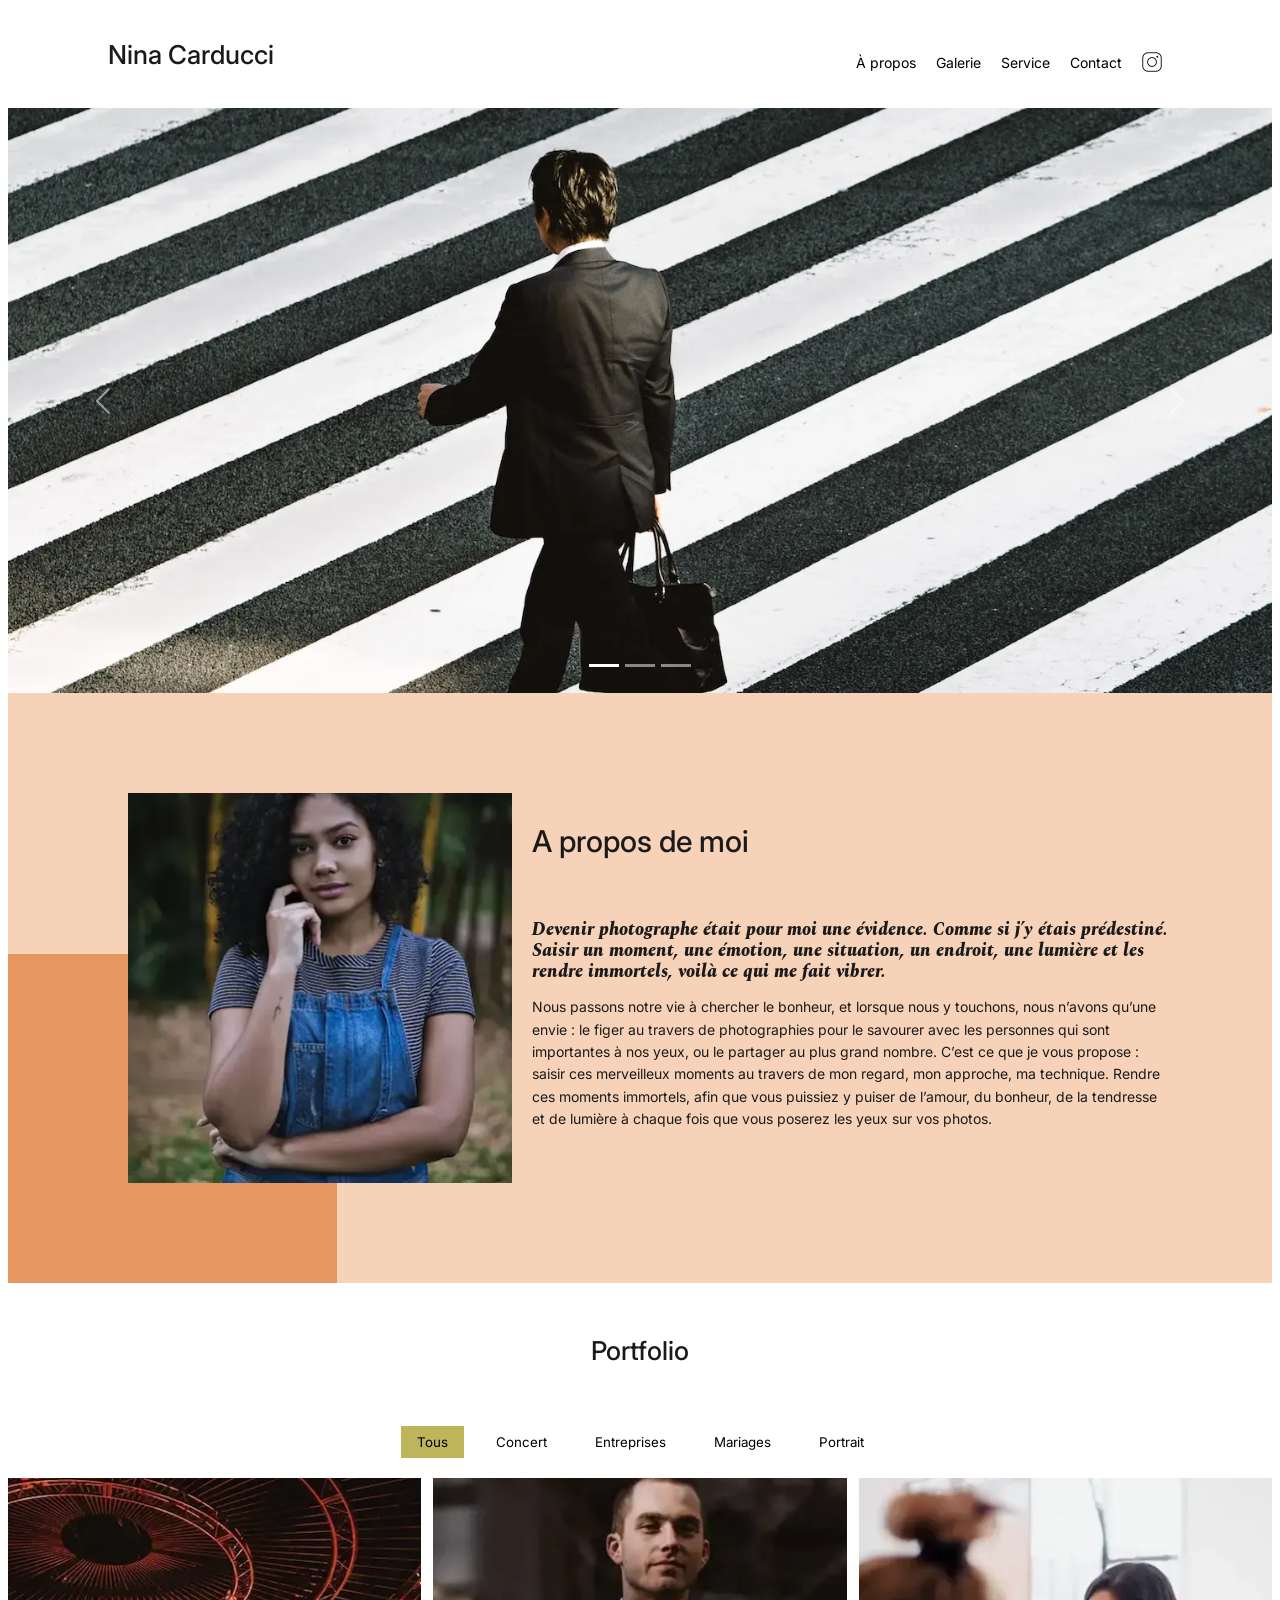
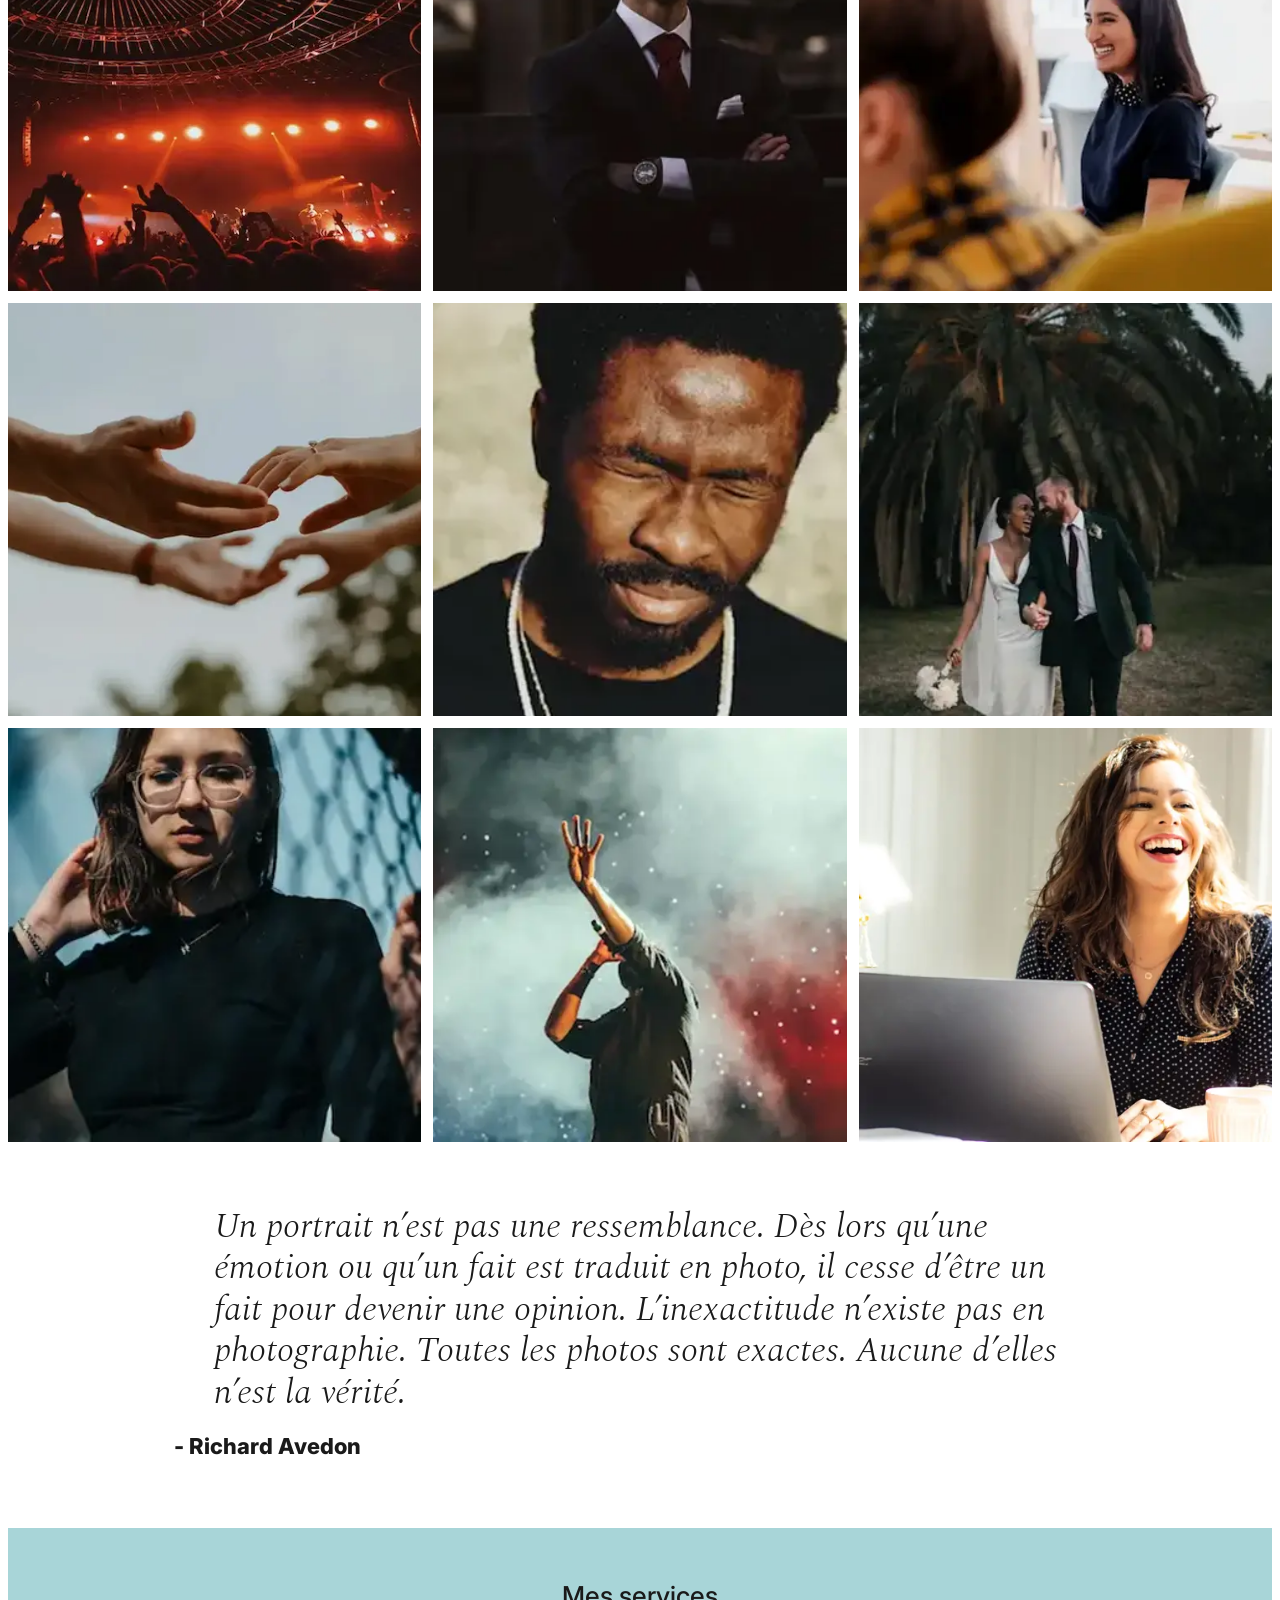
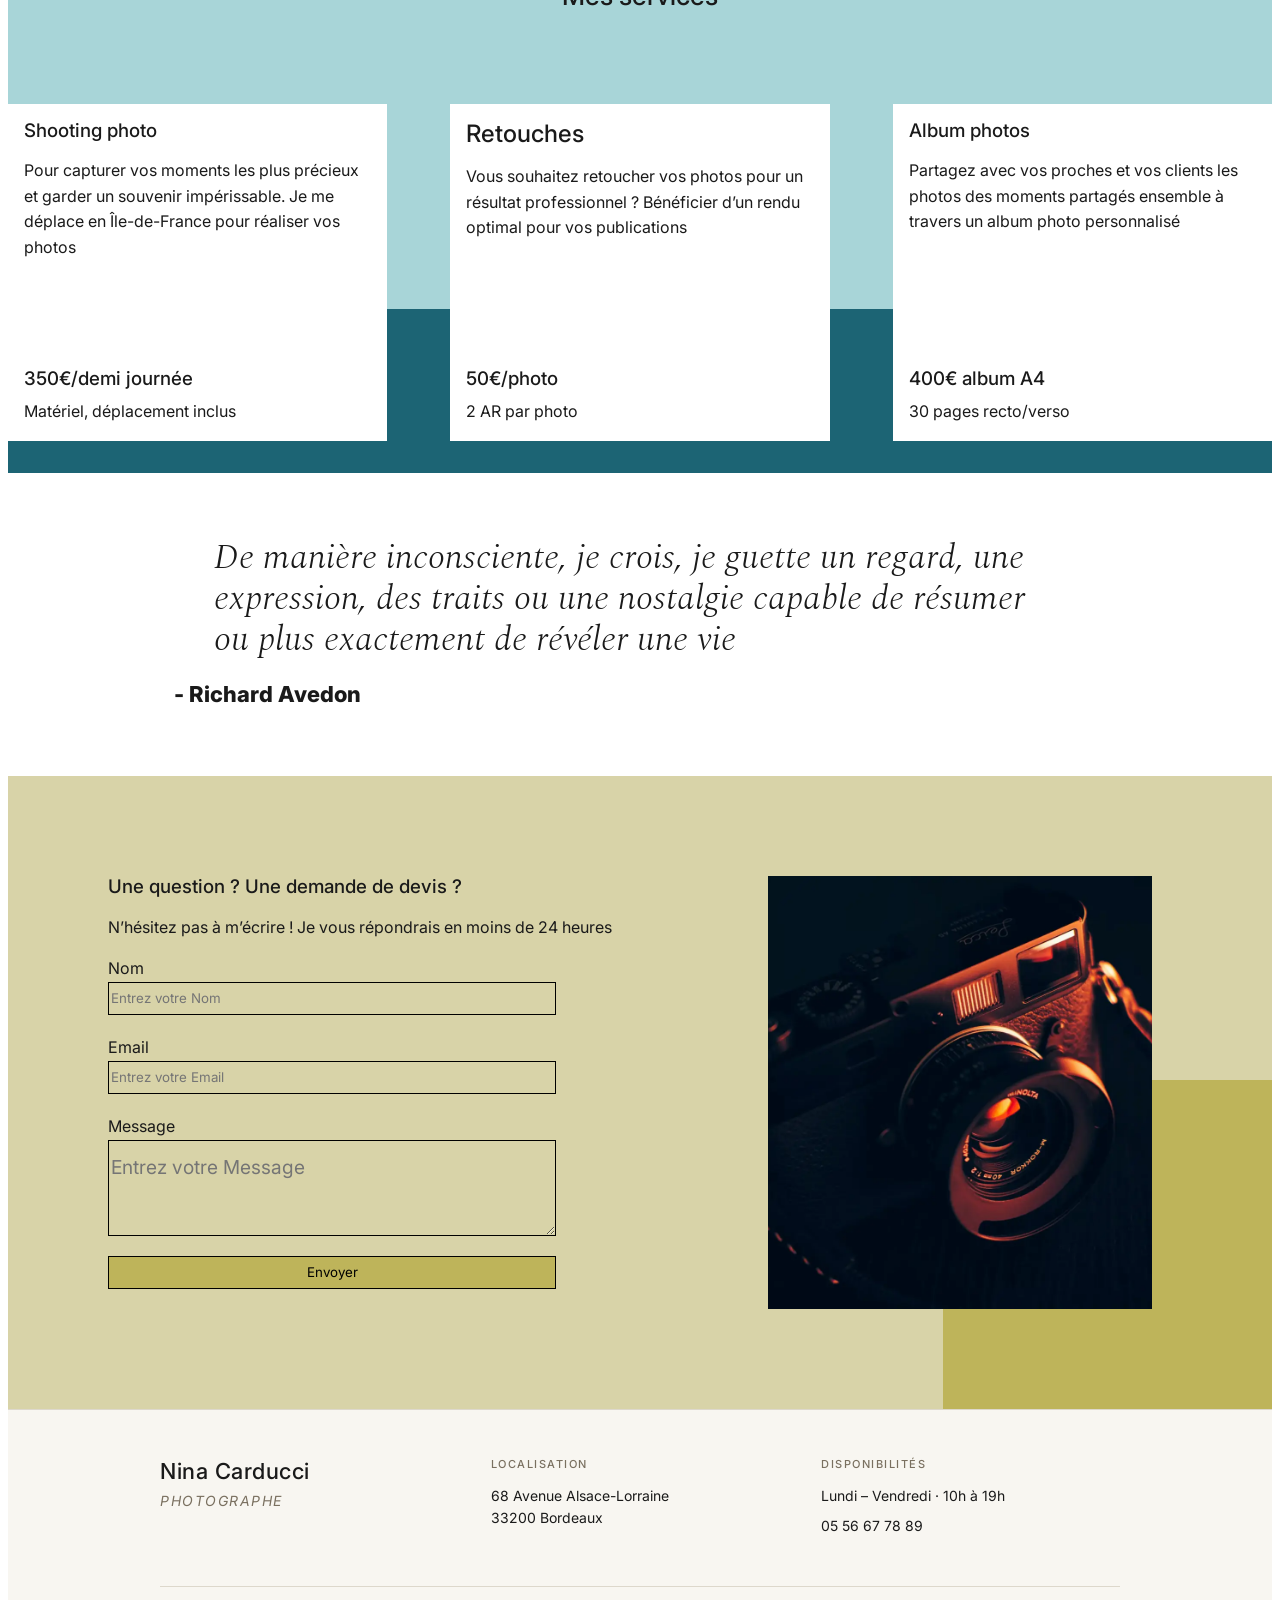
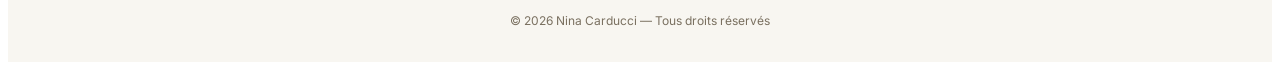
==== commit 961f5e92: "reécriture du schéma.org en recpectant la casse" ====
--- a/index.html
+++ b/index.html
@@ -18,46 +18,53 @@
 	<link rel="stylesheet" href="./assets/style.css">
 	<link rel="preconnect" href="https://fonts.googleapis.com">
 	<link rel="preconnect" href="https://fonts.gstatic.com" crossorigin="">
-	<link href="https://fonts.googleapis.com/css2?family=Inter&amp;family=Spectral:ital,wght@0,400;1,300;1,400;1,800&amp;display=swap" rel="stylesheet">
+	<link
+		href="https://fonts.googleapis.com/css2?family=Inter&amp;family=Spectral:ital,wght@0,400;1,300;1,400;1,800&amp;display=swap"
+		rel="stylesheet">
 	<meta charset="UTF-8">
-	<script type="application/ld+json">
-			{
-				"@context": "https://schema.org",
-				"@type": "LocalBusiness",
-				"name": "Nina Carducci",
-				"image": "./assets/images/nina_560_560.webp",
-				"address": {
-					"@type": "PostalAddress",
-					"streetAddress": "68 avenue Alsace-Lorraine",
-					"addressLocality": "Bordeaux",
-					"addressRegion": "FR",
-					"AddressCountry": "FR",
-					"postalCode": "33200"
-				},
-				"telePhone": "05 56 67 78 89",
-				"openingHours": "Mo,Tu,We,Th,Fr 10:00-19:00",
-				"openingHoursSpecification": [ {
-					"@type": "OpeningHoursSpecification",
-					"dayOfWeek": [
-						"Monday",
-						"Tuesday",
-						"Wednesday",
-						"Thursday",
-						"Friday"
-					],
-					"opens": "10:00",
-					"closes": "19:00"
-				} ],
-				"geo": {
-					"@type": "GeoCoordinates",
-					"latitude": "44.8465743",
-					"longitude": "-0.6065366999999999"
-				},
-				"priceRange":"$"
-			}
-		</script>
 	<script src="./assets/carousel.js" defer></script>
 	<script src="./assets/gallery.js" defer></script>
+	<script type="application/ld+json">
+{
+  "@context": "https://schema.org",
+  "@type": "LocalBusiness",
+  "name": "Nina Carducci",
+  "image": "https://ton-site.com/assets/images/nina_560_560.webp",
+
+  "address": {
+    "@type": "PostalAddress",
+    "streetAddress": "68 avenue Alsace-Lorraine",
+    "addressLocality": "Bordeaux",
+    "postalCode": "33200",
+    "addressCountry": "FR"
+  },
+
+  "telephone": "+33556677889",
+
+  "openingHoursSpecification": [
+    {
+      "@type": "OpeningHoursSpecification",
+      "dayOfWeek": [
+        "Monday",
+        "Tuesday",
+        "Wednesday",
+        "Thursday",
+        "Friday"
+      ],
+      "opens": "10:00",
+      "closes": "19:00"
+    }
+  ],
+
+  "geo": {
+    "@type": "GeoCoordinates",
+    "latitude": 44.8465743,
+    "longitude": -0.6065367
+  },
+
+  "priceRange": "€€"
+}
+</script>
 
 </head>
 
--- a/assets/style.css
+++ b/assets/style.css
@@ -754,4 +754,21 @@
 	form {
 		width: 100%
 	}
+}
+
+.gallery {
+    display: grid;
+    grid-template-columns: repeat(3, 1fr);
+    gap: 12px;
+}
+
+.gallery-item {
+    width: 100%;
+    display: block;
+}
+
+@media (max-width: 768px) {
+    .gallery {
+        grid-template-columns: repeat(2, 1fr);
+    }
 }
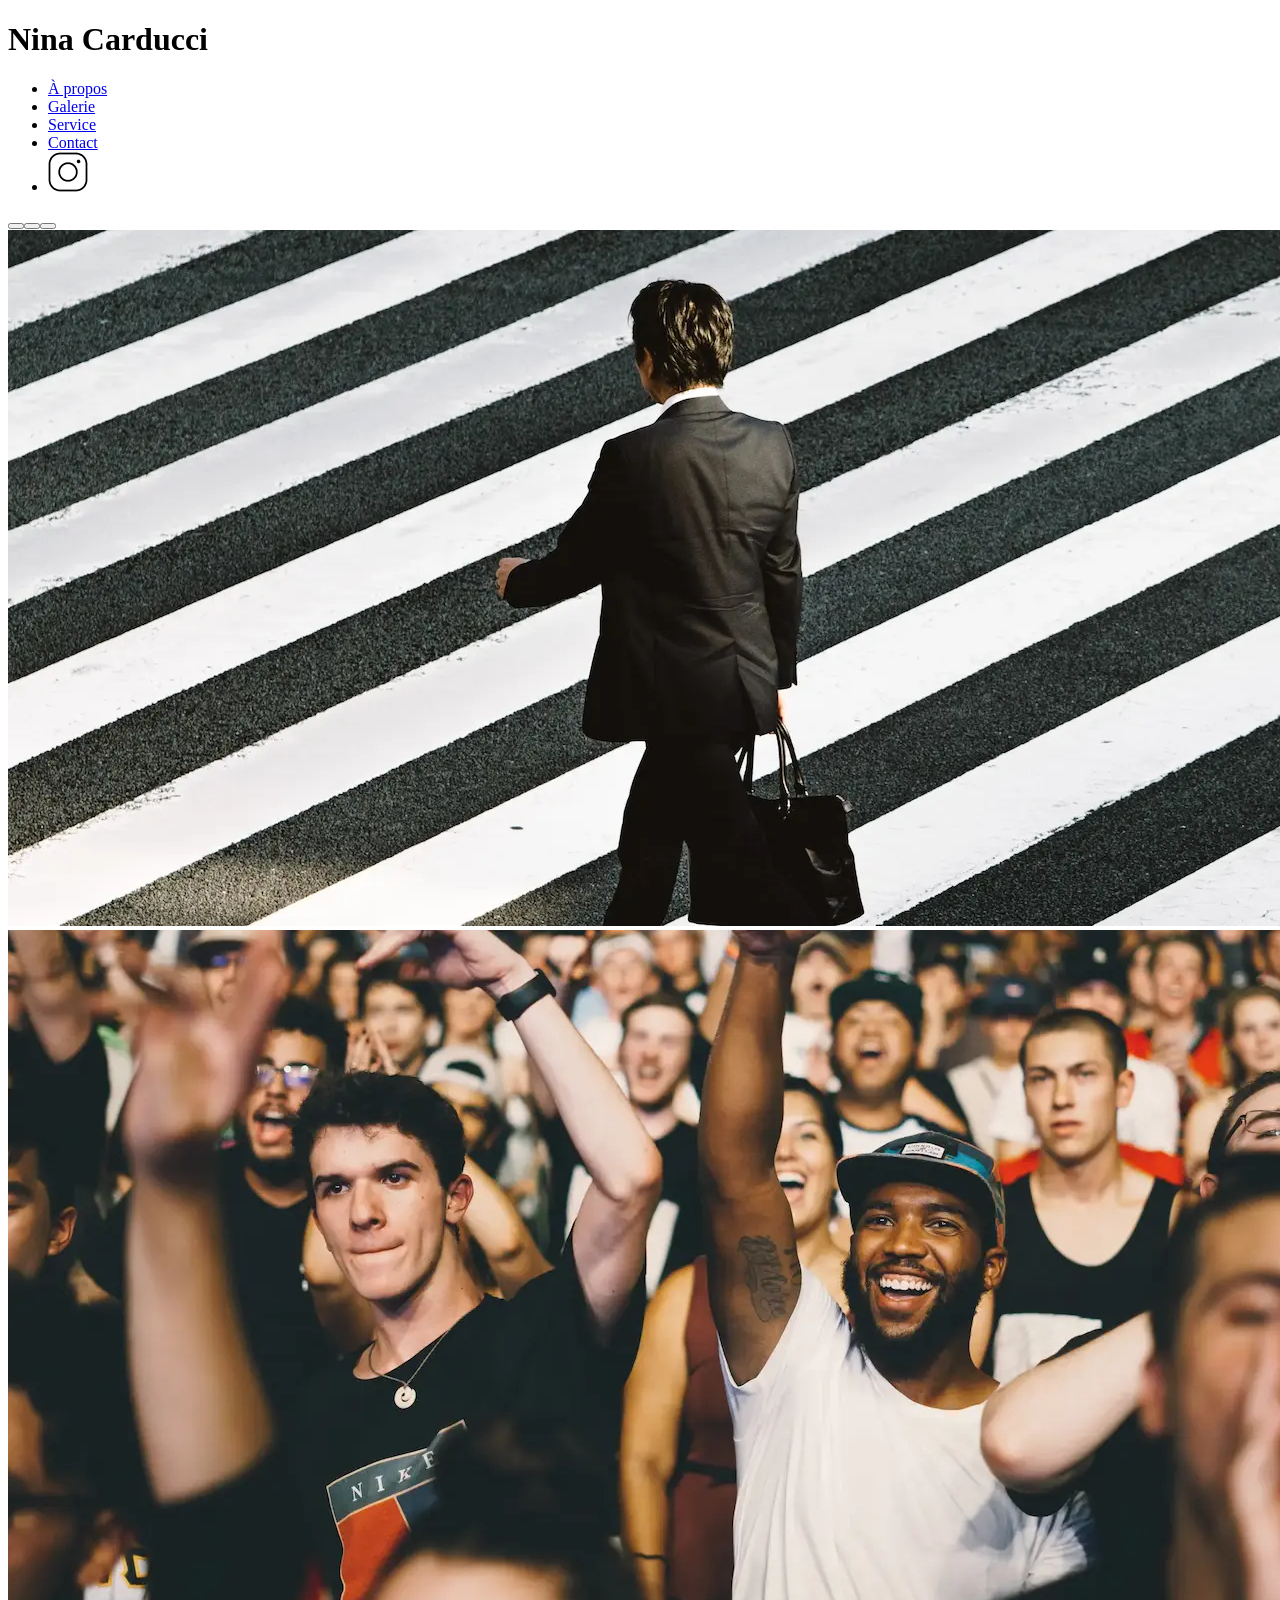
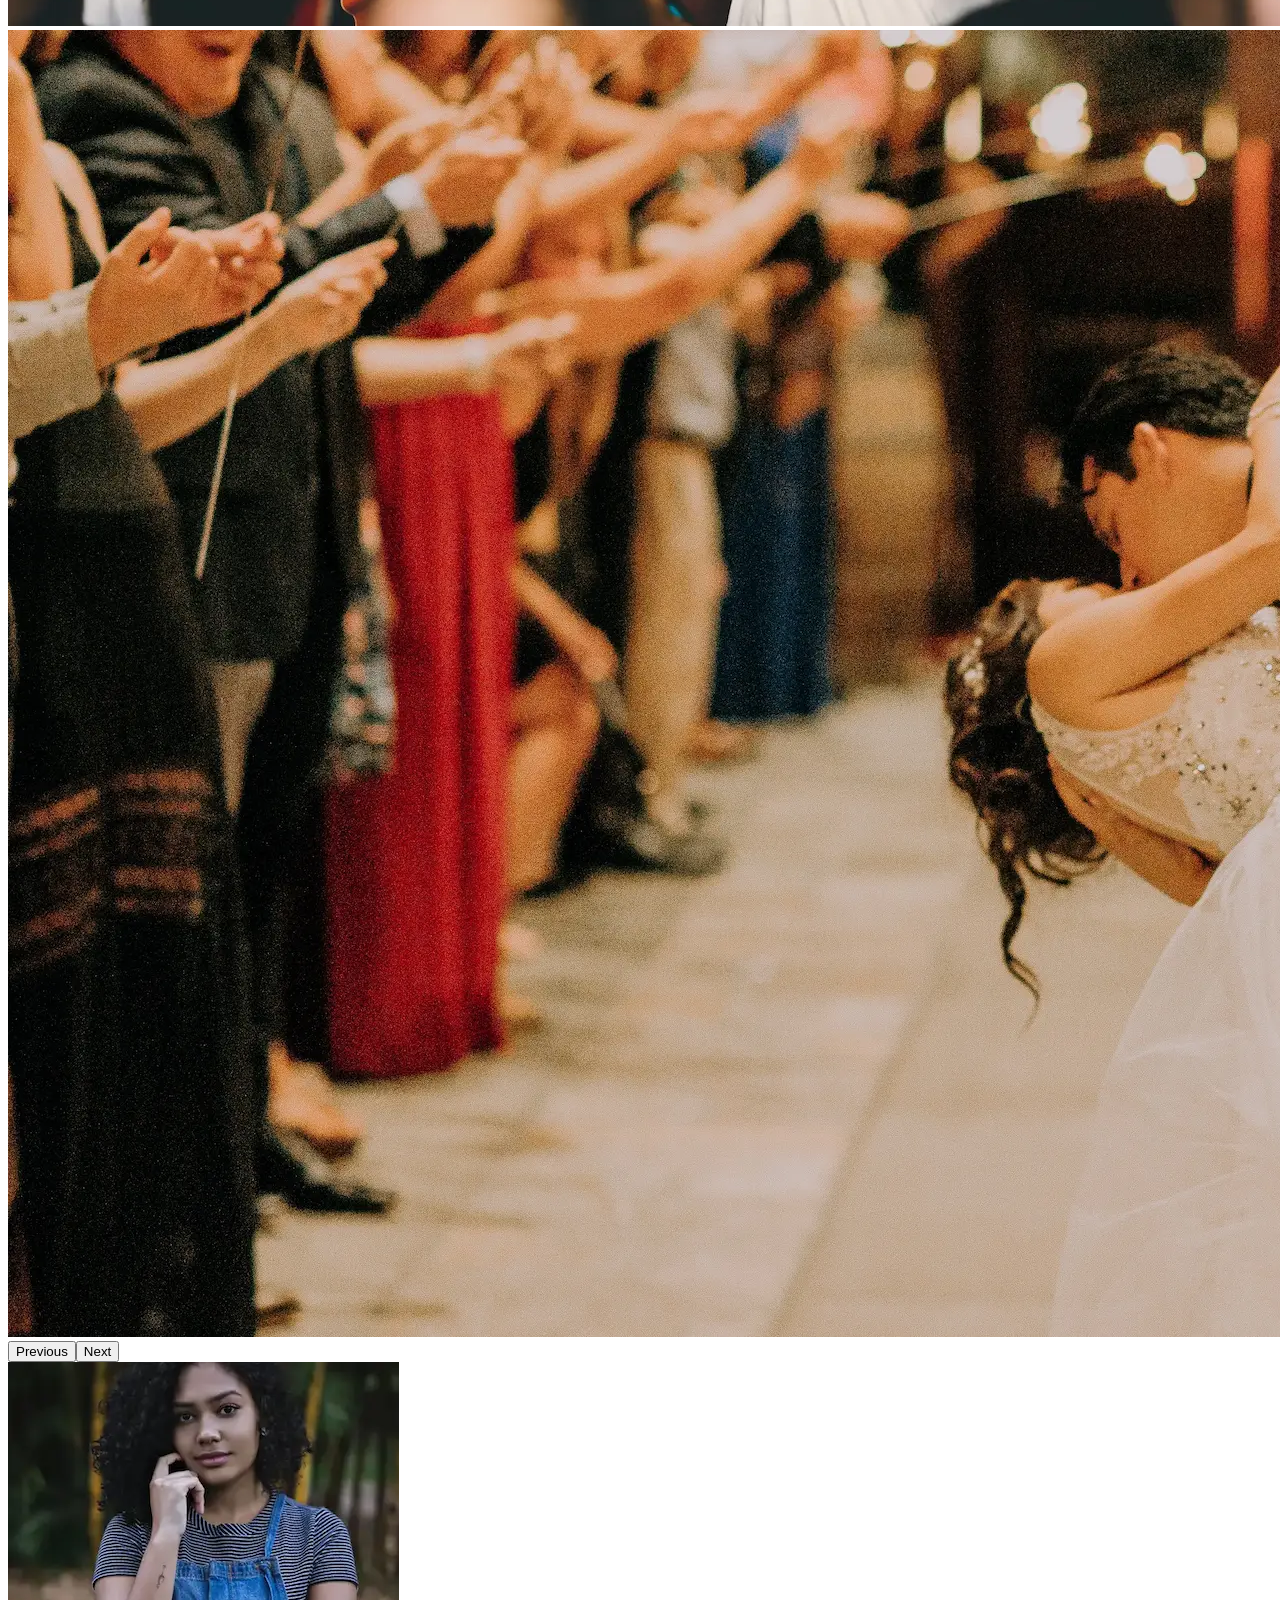
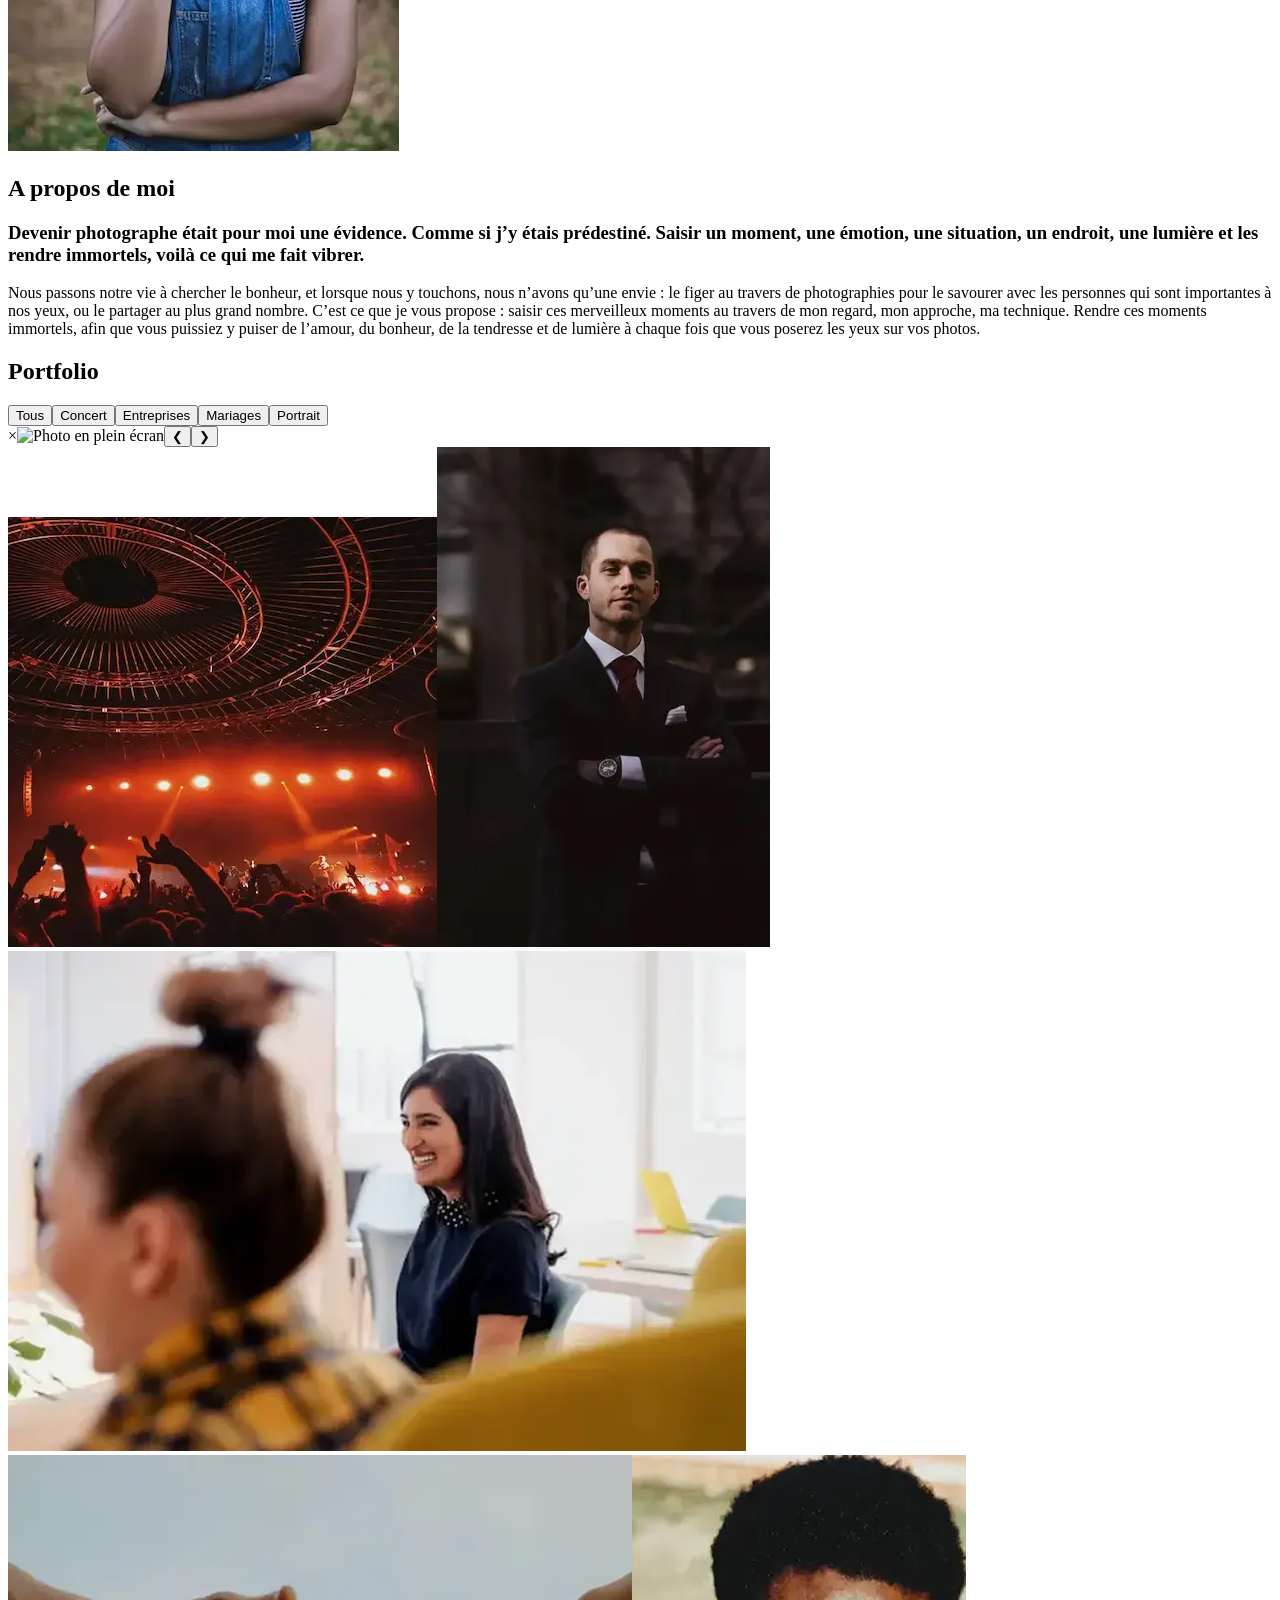
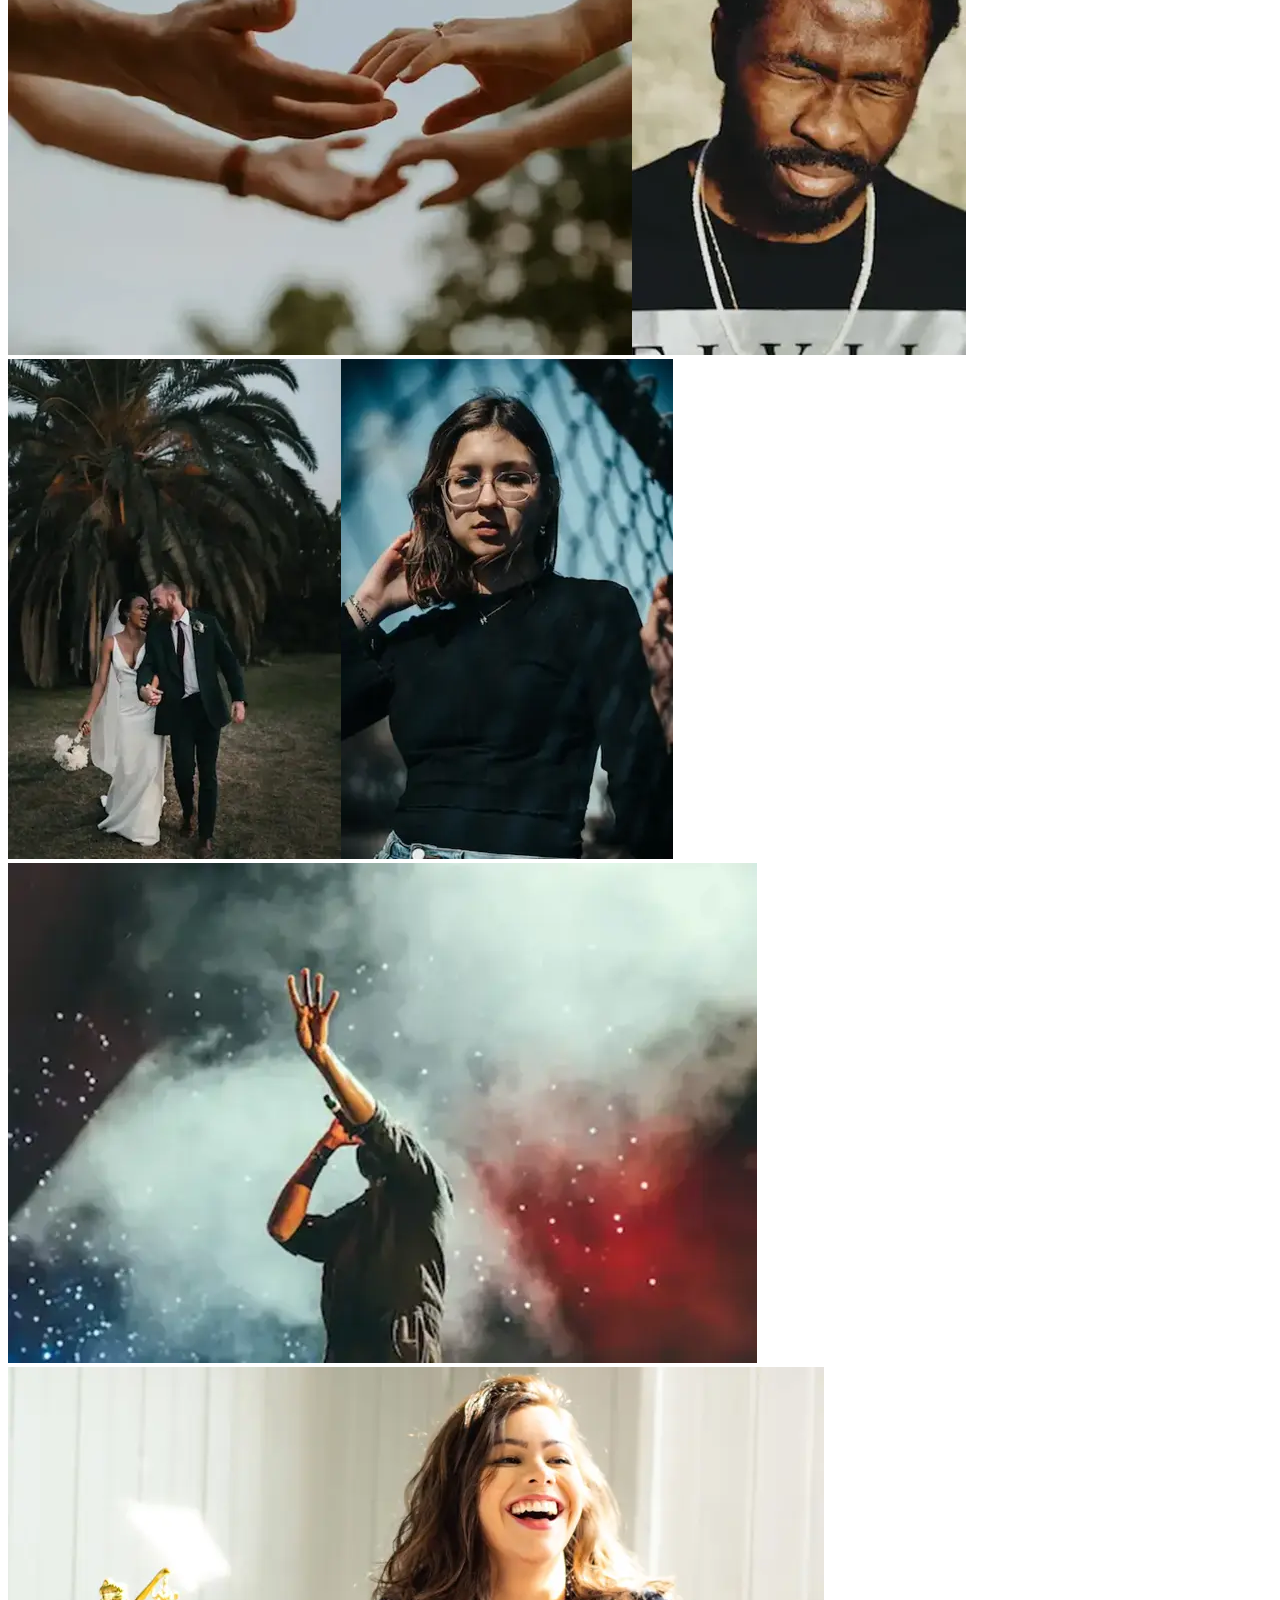
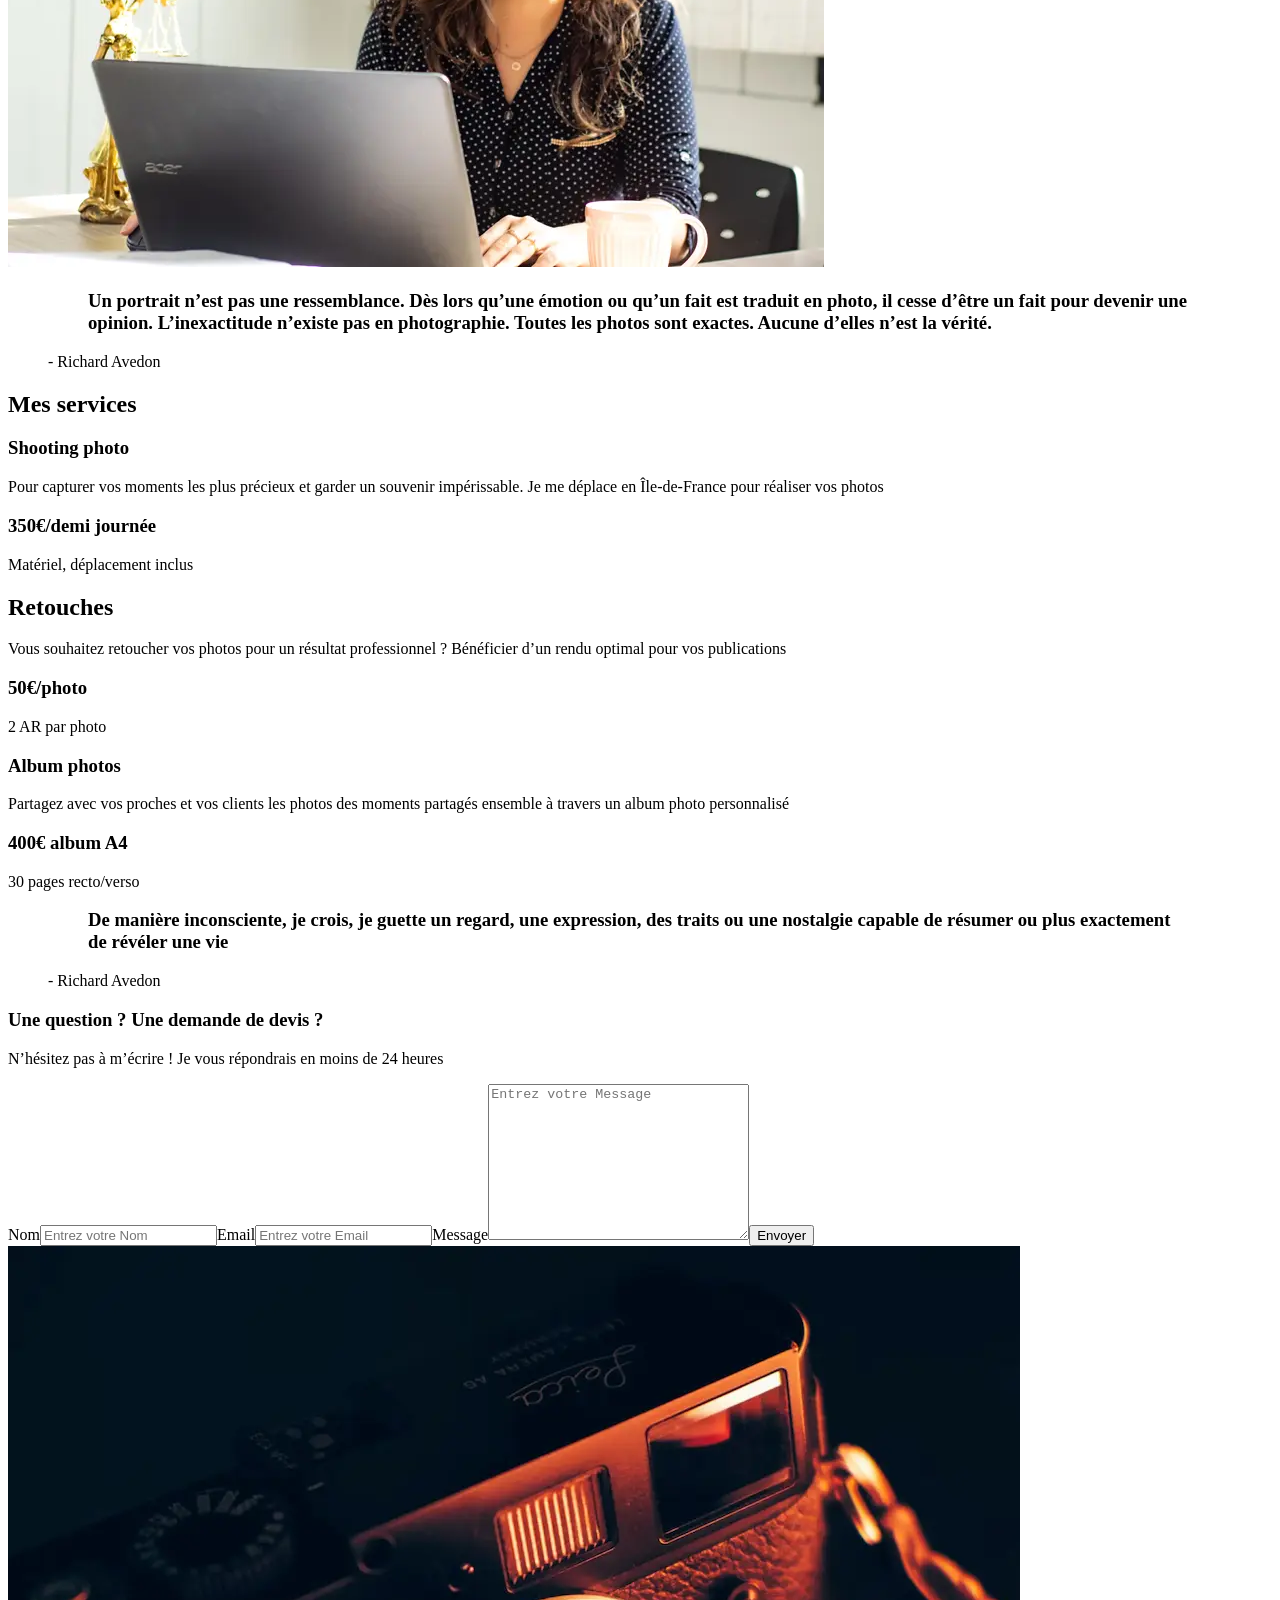
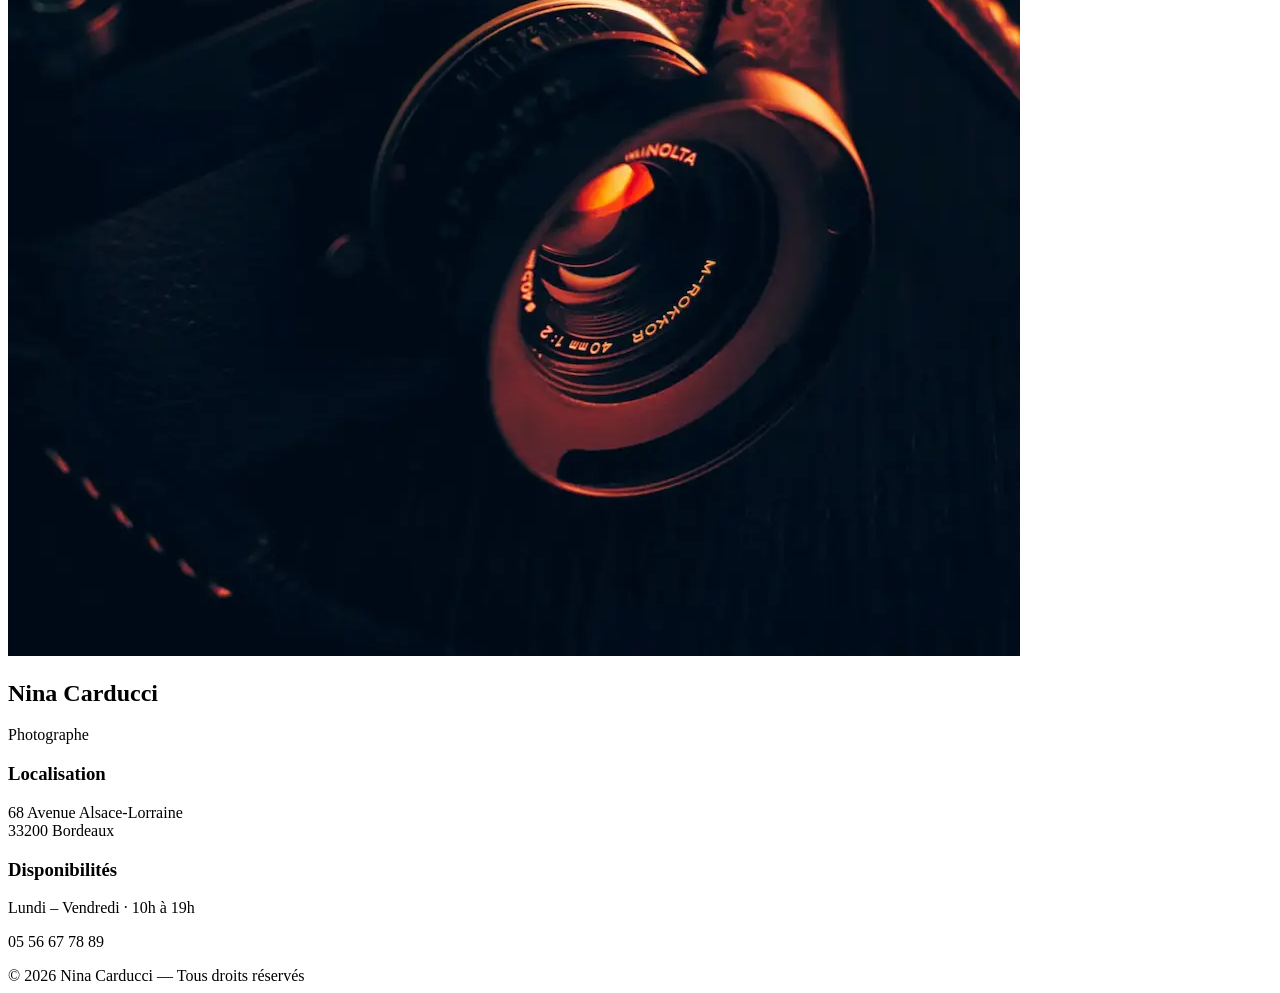
==== commit 17be7c07: "cerations des fichiers démitifiés" ====
--- a/index.html
+++ b/index.html
@@ -2,292 +2,213 @@
 <html lang="fr">
 
 <head>
-	<title>Nina Carducci, Photographe à 33200 Bordeaux</title>
-	<meta name="description" content="une presentation de mes travaux de photographie " />
-	<meta name="keywords" content=" Photographe, photographie, évènement, portefolio, portrait, bordeaux " />
-	<meta property="og:title" content="Photographe Nina Carducci : mes services pour des photos de qualités" />
-	<meta property="og:type" content="website" />
-	<meta property="og:image" content="./assets/images/nina.webp" />
-	<meta property="og:url" content="https://ninacarducci.github.io/" />
-	<meta name="twitter:card" content="Photographe Nina Carducci : mes services pour des photos de qualités" />
-	<meta name="twitter:site" content="@ninacarducci" />
-	<meta name="twitter:title" content="Photographe Nina Carducci : mes services pour des photos de qualités" />
-	<meta name="twitter:description" content="Découvrez plein de photos qui vont vous plaire." />
-	<meta name="twitter:image" content="./assets/images/nina.webp" />
-	<meta name="viewport" content="width=device-width, initial-scale=1.0">
-	<link rel="stylesheet" href="./assets/style.css">
-	<link rel="preconnect" href="https://fonts.googleapis.com">
-	<link rel="preconnect" href="https://fonts.gstatic.com" crossorigin="">
-	<link
-		href="https://fonts.googleapis.com/css2?family=Inter&amp;family=Spectral:ital,wght@0,400;1,300;1,400;1,800&amp;display=swap"
-		rel="stylesheet">
-	<meta charset="UTF-8">
-	<script src="./assets/carousel.js" defer></script>
-	<script src="./assets/gallery.js" defer></script>
-	<script type="application/ld+json">
-{
-  "@context": "https://schema.org",
-  "@type": "LocalBusiness",
-  "name": "Nina Carducci",
-  "image": "https://ton-site.com/assets/images/nina_560_560.webp",
-
-  "address": {
-    "@type": "PostalAddress",
-    "streetAddress": "68 avenue Alsace-Lorraine",
-    "addressLocality": "Bordeaux",
-    "postalCode": "33200",
-    "addressCountry": "FR"
-  },
-
-  "telephone": "+33556677889",
-
-  "openingHoursSpecification": [
-    {
-      "@type": "OpeningHoursSpecification",
-      "dayOfWeek": [
-        "Monday",
-        "Tuesday",
-        "Wednesday",
-        "Thursday",
-        "Friday"
-      ],
-      "opens": "10:00",
-      "closes": "19:00"
-    }
-  ],
-
-  "geo": {
-    "@type": "GeoCoordinates",
-    "latitude": 44.8465743,
-    "longitude": -0.6065367
-  },
-
-  "priceRange": "€€"
-}
-</script>
-
+    <title>Nina Carducci, Photographe à 33200 Bordeaux</title>
+    <meta name="description" content="une presentation de mes travaux de photographie " />
+    <meta name="keywords" content=" Photographe, photographie, évènement, portefolio, portrait, bordeaux " />
+    <meta property="og:title" content="Photographe Nina Carducci : mes services pour des photos de qualités" />
+    <meta property="og:type" content="website" />
+    <meta property="og:image" content="./assets/images/nina.webp" />
+    <meta property="og:url" content="https://ninacarducci.github.io/" />
+    <meta name="twitter:card" content="Photographe Nina Carducci : mes services pour des photos de qualités" />
+    <meta name="twitter:site" content="@ninacarducci" />
+    <meta name="twitter:title" content="Photographe Nina Carducci : mes services pour des photos de qualités" />
+    <meta name="twitter:description" content="Découvrez plein de photos qui vont vous plaire." />
+    <meta name="twitter:image" content="./assets/images/nina.webp" />
+    <meta name="viewport" content="width=device-width, initial-scale=1.0">
+    <link rel="stylesheet" href="./assets/style-mini.css">
+    <link rel="preconnect" href="https://fonts.googleapis.com">
+    <link rel="preconnect" href="https://fonts.gstatic.com" crossorigin="">
+    <link
+        href="https://fonts.googleapis.com/css2?family=Inter&amp;family=Spectral:ital,wght@0,400;1,300;1,400;1,800&amp;display=swap"
+        rel="stylesheet">
+    <meta charset="UTF-8">
+    <script src="./assets/carousel-mini.js" defer></script>
+    <script src="./assets/gallery-mini.js" defer></script>
+    <script
+        type="application/ld+json">{ "@context": "https://schema.org", "@type": "LocalBusiness", "name": "Nina Carducci", "image": "https://ton-site.com/assets/images/nina_560_560.webp", "address": { "@type": "PostalAddress", "streetAddress": "68 avenue Alsace-Lorraine", "addressLocality": "Bordeaux", "postalCode": "33200", "addressCountry": "FR" }, "telephone": "+33556677889", "openingHoursSpecification": [ { "@type": "OpeningHoursSpecification", "dayOfWeek": [ "Monday", "Tuesday", "Wednesday", "Thursday", "Friday" ], "opens": "10:00", "closes": "19:00" } ], "geo": { "@type": "GeoCoordinates", "latitude": 44.8465743, "longitude": -0.6065367 }, "priceRange": "€€"}</script>
 </head>
 
 <body>
-	<div class="top-header">
-		<h1 class="name">Nina Carducci</h1>
-		<nav class="nav" aria-labelledby="main-nav-title">
-			<ul>
-				<li><a href="#about">À propos</a></li>
-				<li><a href="#gallery">Galerie</a></li>
-				<li><a href="#services">Service</a></li>
-				<li><a href="#contact">Contact</a></li>
-				<li><a class="social-link" loading="lazy" href="https://www.instagram.com/ninacarducci.photo/?hl=fr"
-						target="_blank"><img src="assets/images/instagram.webp" alt="Instagram de Nina Carducci"></a>
-				</li>
-			</ul>
-		</nav>
-	</div>
-	<div id="header">
-		<main>
-			<div id="carouselExampleIndicators" class="carousel slide" data-bs-ride="carousel">
-				<div class="carousel-indicators">
-					<button type="button" data-bs-target="#carouselExampleIndicators" data-bs-slide-to="0"
-						class="active" aria-current="true" aria-label="Slide 1"></button>
-					<button type="button" data-bs-target="#carouselExampleIndicators" data-bs-slide-to="1"
-						aria-label="Slide 2"></button>
-					<button type="button" data-bs-target="#carouselExampleIndicators" data-bs-slide-to="2"
-						aria-label="Slide 3"></button>
-				</div>
-				<div class="carousel-inner">
-					<article class="carousel-item active">
-						<img src="./assets/images/slider/ryoji-iwata-wUZjnOv7t0g-unsplash.webp"
-							class="d-block w-100 h-100" alt="ryoji-iwata-wUZjnOv7t0g-unsplash" fetchpriority="high">
-					</article>
-					<article class="carousel-item">
-						<img loading="lazy" src="./assets/images/slider/nicholas-green-nPz8akkUmDI-unsplash.webp"
-							class="d-block w-100 h-100" alt="nicholas-green-nPz8akkUmDI-unsplash" fetchpriority="high">
-					</article>
-					<article class="carousel-item">
-						<img loading="lazy" src="./assets/images/slider/edward-cisneros-3_h6-1NPDGw-unsplash.webp"
-							class="d-block w-100 h-100" alt="edward-cisneros-3_h6-1NPDGw-unsplash" fetchpriority="high">
-					</article>
-				</div>
-				<button class="carousel-control-prev" type="button" data-bs-target="#carouselExampleIndicators"
-					data-bs-slide="prev">
-					<span class="carousel-control-prev-icon" aria-hidden="true"></span>
-					<span class="visually-hidden">Previous</span>
-				</button>
-				<button class="carousel-control-next" type="button" data-bs-target="#carouselExampleIndicators"
-					data-bs-slide="next">
-					<span class="carousel-control-next-icon" aria-hidden="true"></span>
-					<span class="visually-hidden">Next</span>
-				</button>
-			</div>
-	</div>
-	<div id="about">
-		<article class="picture left">
-			<img fetchpriority="high" src="./assets/images/nina.webp" alt="nina">
-		</article>
-		<article id="about-me">
-			<h2 class="about-me__title">A propos de moi</h2>
-			<h3 class="about-me__introduction">Devenir photographe était pour moi une évidence. Comme si j’y étais
-				prédestiné. Saisir un moment, une émotion, une situation, un endroit, une lumière et les rendre
-				immortels, voilà ce qui me fait vibrer.</h3>
-			<p>Nous passons notre vie à chercher le bonheur, et lorsque nous y touchons, nous n’avons qu’une envie : le
-				figer au travers de photographies pour le savourer avec les personnes qui sont importantes à nos yeux,
-				ou le partager au plus grand nombre.
-				C’est ce que je vous propose : saisir ces merveilleux moments au travers de mon regard, mon approche, ma
-				technique. Rendre ces moments immortels, afin que vous puissiez y puiser de l’amour, du bonheur, de la
-				tendresse et de lumière à chaque fois que vous poserez les yeux sur vos photos.</p>
-		</article>
-	</div>
-	<div id="gallery">
-		<h2 class="title">Portfolio</h2>
-		<nav id="gallery-navbar" class="nav-gallery"></nav>
-		<article class="container py-3">
-			<section class="gallery">
-				<div id="lightbox" class="lightbox">
-					<span class="close-lightbox">&times;</span>
-					<img class="lightbox-image" src="" alt="Photo en plein écran">
-					<button class="lightbox-prev">&#10094;</button>
-					<button class="lightbox-next">&#10095;</button>
-				</div>
-				<img loading="lazy" data-gallery-tag="Concert" class="gallery-item"
-					src="./assets/images/gallery/concerts/aaron-paul-wnX-fXzB6Cw-unsplash.webp"
-					alt="aaron-paul-wnX-fXzB6Cw-unsplash" type="image/webp" />
-				<img loading="lazy" data-gallery-tag="Entreprises" class="gallery-item"
-					src="./assets/images/gallery/entreprise/ali-morshedlou-WMD64tMfc4k-unsplash.webp"
-					alt="ali-morshedlou-WMD64tMfc4k-unsplash" />
-				<img loading="lazy" data-gallery-tag="Entreprises" class="gallery-item"
-					src="./assets/images/gallery/entreprise/jason-goodman-tHO1_OuKbg0-unsplash.webp"
-					alt="jason-goodman-tHO1_OuKbg0-unsplash" />
-				<img loading="lazy" data-gallery-tag="Mariages" class="gallery-item"
-					src="./assets/images/gallery/mariage/hannah-busing-RvF2R_qMpRk-unsplash.webp"
-					alt="hannah-busing-RvF2R_qMpRk-unsplash" />
-				<img loading="lazy" data-gallery-tag="Portrait" class="gallery-item"
-					src="./assets/images/gallery/portraits/ade-tunji-rVkhWWZFAtQ-unsplash.webp"
-					alt="ade-tunji-rVkhWWZFAtQ-unsplash" />
-				<img loading="lazy" data-gallery-tag="Mariages" class="gallery-item"
-					src="./assets/images/gallery/mariage/jakob-owens-SiniLJkXhMc-unsplash.webp"
-					alt="jakob-owens-SiniLJkXhMc-unsplash" />
-				<img loading="lazy" data-gallery-tag="Portrait" class="gallery-item"
-					src="./assets/images/gallery/portraits/nino-van-prattenburg--443cl1uR_8-unsplash.webp"
-					alt="nino-van-prattenburg--443cl1uR_8-unsplash" />
-				<img loading="lazy" data-gallery-tag="Concert" class="gallery-item"
-					src="./assets/images/gallery/concerts/austin-neill-hgO1wFPXl3I-unsplash.webp"
-					alt="austin-neill-hgO1wFPXl3I-unsplash" />
-				<img loading="lazy" data-gallery-tag="Entreprises" class="gallery-item"
-					src="./assets/images/gallery/entreprise/mateus-campos-felipe-Fsgzm8N0hIY-unsplash.webp"
-					alt="mateus-campos-felipe-Fsgzm8N0hIY-unsplash" />
-			</section>
-		</article>
-		<div class="quote">
-			<figure>
-				<blockquote>
-					<h3 class="quote__text">Un portrait n’est pas une ressemblance. Dès lors qu’une émotion ou qu’un
-						fait est traduit en photo, il cesse d’être un fait pour devenir une opinion. L’inexactitude
-						n’existe pas en photographie. Toutes les photos sont exactes. Aucune d’elles n’est la vérité.
-					</h3>
-				</blockquote>
-				<figcaption class="quote__author">- Richard Avedon</figcaption>
-			</figure>
-		</div>
-	</div>
-	<div id="services">
-		<h2 class="title">Mes services</h2>
-		<div class="container">
-			<article class="service">
-				<section class="service__description">
-					<h3>Shooting photo</h3>
-					<p>Pour capturer vos moments les plus précieux et garder un souvenir impérissable. Je me déplace en
-						Île-de-France pour réaliser vos photos</p>
-				</section>
-				<div class="service__price">
-					<h3>350€/demi journée</h3>
-					<span>Matériel, déplacement inclus</span>
-				</div>
-
-			</article>
-			<div class="service">
-				<article class="service__description">
-					<h2>Retouches</h2>
-					<p>Vous souhaitez retoucher vos photos pour un résultat professionnel ? Bénéficier d’un rendu
-						optimal pour vos publications</p>
-				</article>
-				<article class="service__price">
-					<h3>50€/photo</h3>
-					<span>2 AR par photo</span>
-				</article>
-			</div>
-			<div class="service">
-				<article class="service__description">
-					<h3>Album photos</h3>
-					<p>Partagez avec vos proches et vos clients les photos des moments partagés ensemble à travers un
-						album photo personnalisé</p>
-				</article>
-				<article class="service__price">
-					<h3>400€ album A4</h3>
-					<span>30 pages recto/verso</span>
-				</article>
-			</div>
-		</div>
-	</div>
-	<div class="quote">
-		<figure>
-			<blockquote>
-				<h3 class="quote__text">De manière inconsciente, je crois, je guette un regard, une expression, des
-					traits ou une nostalgie capable de résumer ou plus exactement de révéler une vie</h3>
-			</blockquote>
-			<figcaption class="quote__author">- Richard Avedon</figcaption>
-		</figure>
-	</div>
-	<div id="contact">
-		<article class="container">
-			<section class="form-container">
-				<h3>Une question ? Une demande de devis ?</h3>
-				<p> N’hésitez pas à m’écrire ! Je vous répondrais en moins de 24 heures</p>
-				<form action="" method="post">
-					<label for="nom">Nom</label>
-					<input type="text" name="nom" id="nom" placeholder="Entrez votre Nom">
-					<label for="email">Email</label>
-					<input type="email" name="email" id="email" placeholder="Entrez votre Email">
-					<label for="message">Message</label>
-					<textarea name="message" id="message" cols="30" rows="10"
-						placeholder="Entrez votre Message"></textarea>
-					<input type="submit" value="Envoyer" />
-				</form>
-			</section>
-			<section class="picture right">
-				<img loading="lazy" src="./assets/images/camera.webp" alt="camera">
-			</section>
-		</article>
-	</div>
-	</main>
-
-	<footer class="footer">
-		<div class="footer__inner">
-
-			<div class="footer__brand">
-				<h2 class="footer__name">Nina Carducci</h2>
-				<p class="footer__job">Photographe</p>
-			</div>
-
-			<div class="footer__section">
-				<h3 class="footer__label">Localisation</h3>
-				<p class="footer__text">
-					68 Avenue Alsace-Lorraine<br>
-					33200 Bordeaux
-				</p>
-			</div>
-
-			<div class="footer__section">
-				<h3 class="footer__label">Disponibilités</h3>
-				<p class="footer__text">Lundi – Vendredi · 10h à 19h</p>
-				<p class="footer__text">05 56 67 78 89</p>
-			</div>
-
-		</div>
-
-		<div class="footer__bottom">
-			© 2026 Nina Carducci — Tous droits réservés
-		</div>
-	</footer>
+    <div class="top-header">
+        <h1 class="name">Nina Carducci</h1>
+        <nav class="nav" aria-labelledby="main-nav-title">
+            <ul>
+                <li><a href="#about">À propos</a></li>
+                <li><a href="#gallery">Galerie</a></li>
+                <li><a href="#services">Service</a></li>
+                <li><a href="#contact">Contact</a></li>
+                <li><a class="social-link" loading="lazy" href="https://www.instagram.com/ninacarducci.photo/?hl=fr"
+                        target="_blank"><img src="assets/images/instagram.webp" alt="Instagram de Nina Carducci"></a>
+                </li>
+            </ul>
+        </nav>
+    </div>
+    <div id="header">
+        <main>
+            <div id="carouselExampleIndicators" class="carousel slide" data-bs-ride="carousel">
+                <div class="carousel-indicators"><button type="button" data-bs-target="#carouselExampleIndicators"
+                        data-bs-slide-to="0" class="active" aria-current="true" aria-label="Slide 1"></button><button
+                        type="button" data-bs-target="#carouselExampleIndicators" data-bs-slide-to="1"
+                        aria-label="Slide 2"></button><button type="button" data-bs-target="#carouselExampleIndicators"
+                        data-bs-slide-to="2" aria-label="Slide 3"></button></div>
+                <div class="carousel-inner">
+                    <article class="carousel-item active"><img
+                            src="./assets/images/slider/ryoji-iwata-wUZjnOv7t0g-unsplash.webp"
+                            class="d-block w-100 h-100" alt="ryoji-iwata-wUZjnOv7t0g-unsplash" fetchpriority="high">
+                    </article>
+                    <article class="carousel-item"><img loading="lazy"
+                            src="./assets/images/slider/nicholas-green-nPz8akkUmDI-unsplash.webp"
+                            class="d-block w-100 h-100" alt="nicholas-green-nPz8akkUmDI-unsplash" fetchpriority="high">
+                    </article>
+                    <article class="carousel-item"><img loading="lazy"
+                            src="./assets/images/slider/edward-cisneros-3_h6-1NPDGw-unsplash.webp"
+                            class="d-block w-100 h-100" alt="edward-cisneros-3_h6-1NPDGw-unsplash" fetchpriority="high">
+                    </article>
+                </div><button class="carousel-control-prev" type="button" data-bs-target="#carouselExampleIndicators"
+                    data-bs-slide="prev"><span class="carousel-control-prev-icon" aria-hidden="true"></span><span
+                        class="visually-hidden">Previous</span></button><button class="carousel-control-next"
+                    type="button" data-bs-target="#carouselExampleIndicators" data-bs-slide="next"><span
+                        class="carousel-control-next-icon" aria-hidden="true"></span><span
+                        class="visually-hidden">Next</span></button>
+            </div>
+    </div>
+    <div id="about">
+        <article class="picture left"><img fetchpriority="high" src="./assets/images/nina.webp" alt="nina"></article>
+        <article id="about-me">
+            <h2 class="about-me__title">A propos de moi</h2>
+            <h3 class="about-me__introduction">Devenir photographe était pour moi une évidence. Comme si j’y étais
+                prédestiné. Saisir un moment, une émotion, une situation, un endroit, une lumière et les rendre
+                immortels, voilà ce qui me fait vibrer.</h3>
+            <p>Nous passons notre vie à chercher le bonheur, et lorsque nous y touchons, nous n’avons qu’une envie : le
+                figer au travers de photographies pour le savourer avec les personnes qui sont importantes à nos yeux,
+                ou le partager au plus grand nombre. C’est ce que je vous propose : saisir ces merveilleux moments au
+                travers de mon regard, mon approche, ma technique. Rendre ces moments immortels, afin que vous puissiez
+                y puiser de l’amour, du bonheur, de la tendresse et de lumière à chaque fois que vous poserez les yeux
+                sur vos photos.</p>
+        </article>
+    </div>
+    <div id="gallery">
+        <h2 class="title">Portfolio</h2>
+        <nav id="gallery-navbar" class="nav-gallery"></nav>
+        <article class="container py-3">
+            <section class="gallery">
+                <div id="lightbox" class="lightbox"><span class="close-lightbox">&times;</span><img
+                        class="lightbox-image" src="" alt="Photo en plein écran"><button
+                        class="lightbox-prev">&#10094;</button><button class="lightbox-next">&#10095;</button></div><img
+                    loading="lazy" data-gallery-tag="Concert" class="gallery-item"
+                    src="./assets/images/gallery/concerts/aaron-paul-wnX-fXzB6Cw-unsplash.webp"
+                    alt="aaron-paul-wnX-fXzB6Cw-unsplash" type="image/webp" /><img loading="lazy"
+                    data-gallery-tag="Entreprises" class="gallery-item"
+                    src="./assets/images/gallery/entreprise/ali-morshedlou-WMD64tMfc4k-unsplash.webp"
+                    alt="ali-morshedlou-WMD64tMfc4k-unsplash" /><img loading="lazy" data-gallery-tag="Entreprises"
+                    class="gallery-item"
+                    src="./assets/images/gallery/entreprise/jason-goodman-tHO1_OuKbg0-unsplash.webp"
+                    alt="jason-goodman-tHO1_OuKbg0-unsplash" /><img loading="lazy" data-gallery-tag="Mariages"
+                    class="gallery-item" src="./assets/images/gallery/mariage/hannah-busing-RvF2R_qMpRk-unsplash.webp"
+                    alt="hannah-busing-RvF2R_qMpRk-unsplash" /><img loading="lazy" data-gallery-tag="Portrait"
+                    class="gallery-item" src="./assets/images/gallery/portraits/ade-tunji-rVkhWWZFAtQ-unsplash.webp"
+                    alt="ade-tunji-rVkhWWZFAtQ-unsplash" /><img loading="lazy" data-gallery-tag="Mariages"
+                    class="gallery-item" src="./assets/images/gallery/mariage/jakob-owens-SiniLJkXhMc-unsplash.webp"
+                    alt="jakob-owens-SiniLJkXhMc-unsplash" /><img loading="lazy" data-gallery-tag="Portrait"
+                    class="gallery-item"
+                    src="./assets/images/gallery/portraits/nino-van-prattenburg--443cl1uR_8-unsplash.webp"
+                    alt="nino-van-prattenburg--443cl1uR_8-unsplash" /><img loading="lazy" data-gallery-tag="Concert"
+                    class="gallery-item" src="./assets/images/gallery/concerts/austin-neill-hgO1wFPXl3I-unsplash.webp"
+                    alt="austin-neill-hgO1wFPXl3I-unsplash" /><img loading="lazy" data-gallery-tag="Entreprises"
+                    class="gallery-item"
+                    src="./assets/images/gallery/entreprise/mateus-campos-felipe-Fsgzm8N0hIY-unsplash.webp"
+                    alt="mateus-campos-felipe-Fsgzm8N0hIY-unsplash" />
+            </section>
+        </article>
+        <div class="quote">
+            <figure>
+                <blockquote>
+                    <h3 class="quote__text">Un portrait n’est pas une ressemblance. Dès lors qu’une émotion ou qu’un
+                        fait est traduit en photo, il cesse d’être un fait pour devenir une opinion. L’inexactitude
+                        n’existe pas en photographie. Toutes les photos sont exactes. Aucune d’elles n’est la vérité.
+                    </h3>
+                </blockquote>
+                <figcaption class="quote__author">- Richard Avedon</figcaption>
+            </figure>
+        </div>
+    </div>
+    <div id="services">
+        <h2 class="title">Mes services</h2>
+        <div class="container">
+            <article class="service">
+                <section class="service__description">
+                    <h3>Shooting photo</h3>
+                    <p>Pour capturer vos moments les plus précieux et garder un souvenir impérissable. Je me déplace en
+                        Île-de-France pour réaliser vos photos</p>
+                </section>
+                <div class="service__price">
+                    <h3>350€/demi journée</h3><span>Matériel, déplacement inclus</span>
+                </div>
+            </article>
+            <div class="service">
+                <article class="service__description">
+                    <h2>Retouches</h2>
+                    <p>Vous souhaitez retoucher vos photos pour un résultat professionnel ? Bénéficier d’un rendu
+                        optimal pour vos publications</p>
+                </article>
+                <article class="service__price">
+                    <h3>50€/photo</h3><span>2 AR par photo</span>
+                </article>
+            </div>
+            <div class="service">
+                <article class="service__description">
+                    <h3>Album photos</h3>
+                    <p>Partagez avec vos proches et vos clients les photos des moments partagés ensemble à travers un
+                        album photo personnalisé</p>
+                </article>
+                <article class="service__price">
+                    <h3>400€ album A4</h3><span>30 pages recto/verso</span>
+                </article>
+            </div>
+        </div>
+    </div>
+    <div class="quote">
+        <figure>
+            <blockquote>
+                <h3 class="quote__text">De manière inconsciente, je crois, je guette un regard, une expression, des
+                    traits ou une nostalgie capable de résumer ou plus exactement de révéler une vie</h3>
+            </blockquote>
+            <figcaption class="quote__author">- Richard Avedon</figcaption>
+        </figure>
+    </div>
+    <div id="contact">
+        <article class="container">
+            <section class="form-container">
+                <h3>Une question ? Une demande de devis ?</h3>
+                <p> N’hésitez pas à m’écrire ! Je vous répondrais en moins de 24 heures</p>
+                <form action="" method="post"><label for="nom">Nom</label><input type="text" name="nom" id="nom"
+                        placeholder="Entrez votre Nom"><label for="email">Email</label><input type="email" name="email"
+                        id="email" placeholder="Entrez votre Email"><label for="message">Message</label><textarea
+                        name="message" id="message" cols="30" rows="10"
+                        placeholder="Entrez votre Message"></textarea><input type="submit" value="Envoyer" /></form>
+            </section>
+            <section class="picture right"><img loading="lazy" src="./assets/images/camera.webp" alt="camera"></section>
+        </article>
+    </div>
+    </main>
+    <footer class="footer">
+        <div class="footer__inner">
+            <div class="footer__brand">
+                <h2 class="footer__name">Nina Carducci</h2>
+                <p class="footer__job">Photographe</p>
+            </div>
+            <div class="footer__section">
+                <h3 class="footer__label">Localisation</h3>
+                <p class="footer__text"> 68 Avenue Alsace-Lorraine<br> 33200 Bordeaux </p>
+            </div>
+            <div class="footer__section">
+                <h3 class="footer__label">Disponibilités</h3>
+                <p class="footer__text">Lundi – Vendredi · 10h à 19h</p>
+                <p class="footer__text">05 56 67 78 89</p>
+            </div>
+        </div>
+        <div class="footer__bottom"> © 2026 Nina Carducci — Tous droits réservés </div>
+    </footer>
 </body>
 
 </html>
--- a/assets/style-mini.css
+++ b/assets/style-mini.css
@@ -0,0 +1 @@
+<!DOCTYPE html><html lang="fr"><head><title>Nina Carducci, Photographe à 33200 Bordeaux</title><meta name="description" content="une presentation de mes travaux de photographie " /><meta name="keywords" content=" Photographe, photographie, évènement, portefolio, portrait, bordeaux " /><meta property="og:title" content="Photographe Nina Carducci : mes services pour des photos de qualités" /><meta property="og:type" content="website" /><meta property="og:image" content="./assets/images/nina.webp" /><meta property="og:url" content="https://ninacarducci.github.io/" /><meta name="twitter:card" content="Photographe Nina Carducci : mes services pour des photos de qualités" /><meta name="twitter:site" content="@ninacarducci" /><meta name="twitter:title" content="Photographe Nina Carducci : mes services pour des photos de qualités" /><meta name="twitter:description" content="Découvrez plein de photos qui vont vous plaire." /><meta name="twitter:image" content="./assets/images/nina.webp" /><meta name="viewport" content="width=device-width, initial-scale=1.0"><link rel="stylesheet" href="./assets/style.css"><link rel="preconnect" href="https://fonts.googleapis.com"><link rel="preconnect" href="https://fonts.gstatic.com" crossorigin=""><link href="https://fonts.googleapis.com/css2?family=Inter&amp;family=Spectral:ital,wght@0,400;1,300;1,400;1,800&amp;display=swap" rel="stylesheet"><meta charset="UTF-8"><script src="./assets/carousel.js" defer></script><script src="./assets/gallery.js" defer></script><script type="application/ld+json">{ "@context": "https://schema.org", "@type": "LocalBusiness", "name": "Nina Carducci", "image": "https://ton-site.com/assets/images/nina_560_560.webp", "address": { "@type": "PostalAddress", "streetAddress": "68 avenue Alsace-Lorraine", "addressLocality": "Bordeaux", "postalCode": "33200", "addressCountry": "FR" }, "telephone": "+33556677889", "openingHoursSpecification": [ { "@type": "OpeningHoursSpecification", "dayOfWeek": [ "Monday", "Tuesday", "Wednesday", "Thursday", "Friday" ], "opens": "10:00", "closes": "19:00" } ], "geo": { "@type": "GeoCoordinates", "latitude": 44.8465743, "longitude": -0.6065367 }, "priceRange": "€€"}</script></head><body><div class="top-header"><h1 class="name">Nina Carducci</h1><nav class="nav" aria-labelledby="main-nav-title"><ul><li><a href="#about">À propos</a></li><li><a href="#gallery">Galerie</a></li><li><a href="#services">Service</a></li><li><a href="#contact">Contact</a></li><li><a class="social-link" loading="lazy" href="https://www.instagram.com/ninacarducci.photo/?hl=fr" target="_blank"><img src="assets/images/instagram.webp" alt="Instagram de Nina Carducci"></a></li></ul></nav></div><div id="header"><main><div id="carouselExampleIndicators" class="carousel slide" data-bs-ride="carousel"><div class="carousel-indicators"><button type="button" data-bs-target="#carouselExampleIndicators" data-bs-slide-to="0" class="active" aria-current="true" aria-label="Slide 1"></button><button type="button" data-bs-target="#carouselExampleIndicators" data-bs-slide-to="1" aria-label="Slide 2"></button><button type="button" data-bs-target="#carouselExampleIndicators" data-bs-slide-to="2" aria-label="Slide 3"></button></div><div class="carousel-inner"><article class="carousel-item active"><img src="./assets/images/slider/ryoji-iwata-wUZjnOv7t0g-unsplash.webp" class="d-block w-100 h-100" alt="ryoji-iwata-wUZjnOv7t0g-unsplash" fetchpriority="high"></article><article class="carousel-item"><img loading="lazy" src="./assets/images/slider/nicholas-green-nPz8akkUmDI-unsplash.webp" class="d-block w-100 h-100" alt="nicholas-green-nPz8akkUmDI-unsplash" fetchpriority="high"></article><article class="carousel-item"><img loading="lazy" src="./assets/images/slider/edward-cisneros-3_h6-1NPDGw-unsplash.webp" class="d-block w-100 h-100" alt="edward-cisneros-3_h6-1NPDGw-unsplash" fetchpriority="high"></article></div><button class="carousel-control-prev" type="button" data-bs-target="#carouselExampleIndicators" data-bs-slide="prev"><span class="carousel-control-prev-icon" aria-hidden="true"></span><span class="visually-hidden">Previous</span></button><button class="carousel-control-next" type="button" data-bs-target="#carouselExampleIndicators" data-bs-slide="next"><span class="carousel-control-next-icon" aria-hidden="true"></span><span class="visually-hidden">Next</span></button></div></div><div id="about"><article class="picture left"><img fetchpriority="high" src="./assets/images/nina.webp" alt="nina"></article><article id="about-me"><h2 class="about-me__title">A propos de moi</h2><h3 class="about-me__introduction">Devenir photographe était pour moi une évidence. Comme si j’y étais prédestiné. Saisir un moment, une émotion, une situation, un endroit, une lumière et les rendre immortels, voilà ce qui me fait vibrer.</h3><p>Nous passons notre vie à chercher le bonheur, et lorsque nous y touchons, nous n’avons qu’une envie : le figer au travers de photographies pour le savourer avec les personnes qui sont importantes à nos yeux, ou le partager au plus grand nombre. C’est ce que je vous propose : saisir ces merveilleux moments au travers de mon regard, mon approche, ma technique. Rendre ces moments immortels, afin que vous puissiez y puiser de l’amour, du bonheur, de la tendresse et de lumière à chaque fois que vous poserez les yeux sur vos photos.</p></article></div><div id="gallery"><h2 class="title">Portfolio</h2><nav id="gallery-navbar" class="nav-gallery"></nav><article class="container py-3"><section class="gallery"><div id="lightbox" class="lightbox"><span class="close-lightbox">&times;</span><img class="lightbox-image" src="" alt="Photo en plein écran"><button class="lightbox-prev">&#10094;</button><button class="lightbox-next">&#10095;</button></div><img loading="lazy" data-gallery-tag="Concert" class="gallery-item" src="./assets/images/gallery/concerts/aaron-paul-wnX-fXzB6Cw-unsplash.webp" alt="aaron-paul-wnX-fXzB6Cw-unsplash" type="image/webp" /><img loading="lazy" data-gallery-tag="Entreprises" class="gallery-item" src="./assets/images/gallery/entreprise/ali-morshedlou-WMD64tMfc4k-unsplash.webp" alt="ali-morshedlou-WMD64tMfc4k-unsplash" /><img loading="lazy" data-gallery-tag="Entreprises" class="gallery-item" src="./assets/images/gallery/entreprise/jason-goodman-tHO1_OuKbg0-unsplash.webp" alt="jason-goodman-tHO1_OuKbg0-unsplash" /><img loading="lazy" data-gallery-tag="Mariages" class="gallery-item" src="./assets/images/gallery/mariage/hannah-busing-RvF2R_qMpRk-unsplash.webp" alt="hannah-busing-RvF2R_qMpRk-unsplash" /><img loading="lazy" data-gallery-tag="Portrait" class="gallery-item" src="./assets/images/gallery/portraits/ade-tunji-rVkhWWZFAtQ-unsplash.webp" alt="ade-tunji-rVkhWWZFAtQ-unsplash" /><img loading="lazy" data-gallery-tag="Mariages" class="gallery-item" src="./assets/images/gallery/mariage/jakob-owens-SiniLJkXhMc-unsplash.webp" alt="jakob-owens-SiniLJkXhMc-unsplash" /><img loading="lazy" data-gallery-tag="Portrait" class="gallery-item" src="./assets/images/gallery/portraits/nino-van-prattenburg--443cl1uR_8-unsplash.webp" alt="nino-van-prattenburg--443cl1uR_8-unsplash" /><img loading="lazy" data-gallery-tag="Concert" class="gallery-item" src="./assets/images/gallery/concerts/austin-neill-hgO1wFPXl3I-unsplash.webp" alt="austin-neill-hgO1wFPXl3I-unsplash" /><img loading="lazy" data-gallery-tag="Entreprises" class="gallery-item" src="./assets/images/gallery/entreprise/mateus-campos-felipe-Fsgzm8N0hIY-unsplash.webp" alt="mateus-campos-felipe-Fsgzm8N0hIY-unsplash" /></section></article><div class="quote"><figure><blockquote><h3 class="quote__text">Un portrait n’est pas une ressemblance. Dès lors qu’une émotion ou qu’un fait est traduit en photo, il cesse d’être un fait pour devenir une opinion. L’inexactitude n’existe pas en photographie. Toutes les photos sont exactes. Aucune d’elles n’est la vérité. </h3></blockquote><figcaption class="quote__author">- Richard Avedon</figcaption></figure></div></div><div id="services"><h2 class="title">Mes services</h2><div class="container"><article class="service"><section class="service__description"><h3>Shooting photo</h3><p>Pour capturer vos moments les plus précieux et garder un souvenir impérissable. Je me déplace en Île-de-France pour réaliser vos photos</p></section><div class="service__price"><h3>350€/demi journée</h3><span>Matériel, déplacement inclus</span></div></article><div class="service"><article class="service__description"><h2>Retouches</h2><p>Vous souhaitez retoucher vos photos pour un résultat professionnel ? Bénéficier d’un rendu optimal pour vos publications</p></article><article class="service__price"><h3>50€/photo</h3><span>2 AR par photo</span></article></div><div class="service"><article class="service__description"><h3>Album photos</h3><p>Partagez avec vos proches et vos clients les photos des moments partagés ensemble à travers un album photo personnalisé</p></article><article class="service__price"><h3>400€ album A4</h3><span>30 pages recto/verso</span></article></div></div></div><div class="quote"><figure><blockquote><h3 class="quote__text">De manière inconsciente, je crois, je guette un regard, une expression, des traits ou une nostalgie capable de résumer ou plus exactement de révéler une vie</h3></blockquote><figcaption class="quote__author">- Richard Avedon</figcaption></figure></div><div id="contact"><article class="container"><section class="form-container"><h3>Une question ? Une demande de devis ?</h3><p> N’hésitez pas à m’écrire ! Je vous répondrais en moins de 24 heures</p><form action="" method="post"><label for="nom">Nom</label><input type="text" name="nom" id="nom" placeholder="Entrez votre Nom"><label for="email">Email</label><input type="email" name="email" id="email" placeholder="Entrez votre Email"><label for="message">Message</label><textarea name="message" id="message" cols="30" rows="10" placeholder="Entrez votre Message"></textarea><input type="submit" value="Envoyer" /></form></section><section class="picture right"><img loading="lazy" src="./assets/images/camera.webp" alt="camera"></section></article></div></main><footer class="footer"><div class="footer__inner"><div class="footer__brand"><h2 class="footer__name">Nina Carducci</h2><p class="footer__job">Photographe</p></div><div class="footer__section"><h3 class="footer__label">Localisation</h3><p class="footer__text"> 68 Avenue Alsace-Lorraine<br> 33200 Bordeaux </p></div><div class="footer__section"><h3 class="footer__label">Disponibilités</h3><p class="footer__text">Lundi – Vendredi · 10h à 19h</p><p class="footer__text">05 56 67 78 89</p></div></div><div class="footer__bottom"> © 2026 Nina Carducci — Tous droits réservés </div></footer></body></html>
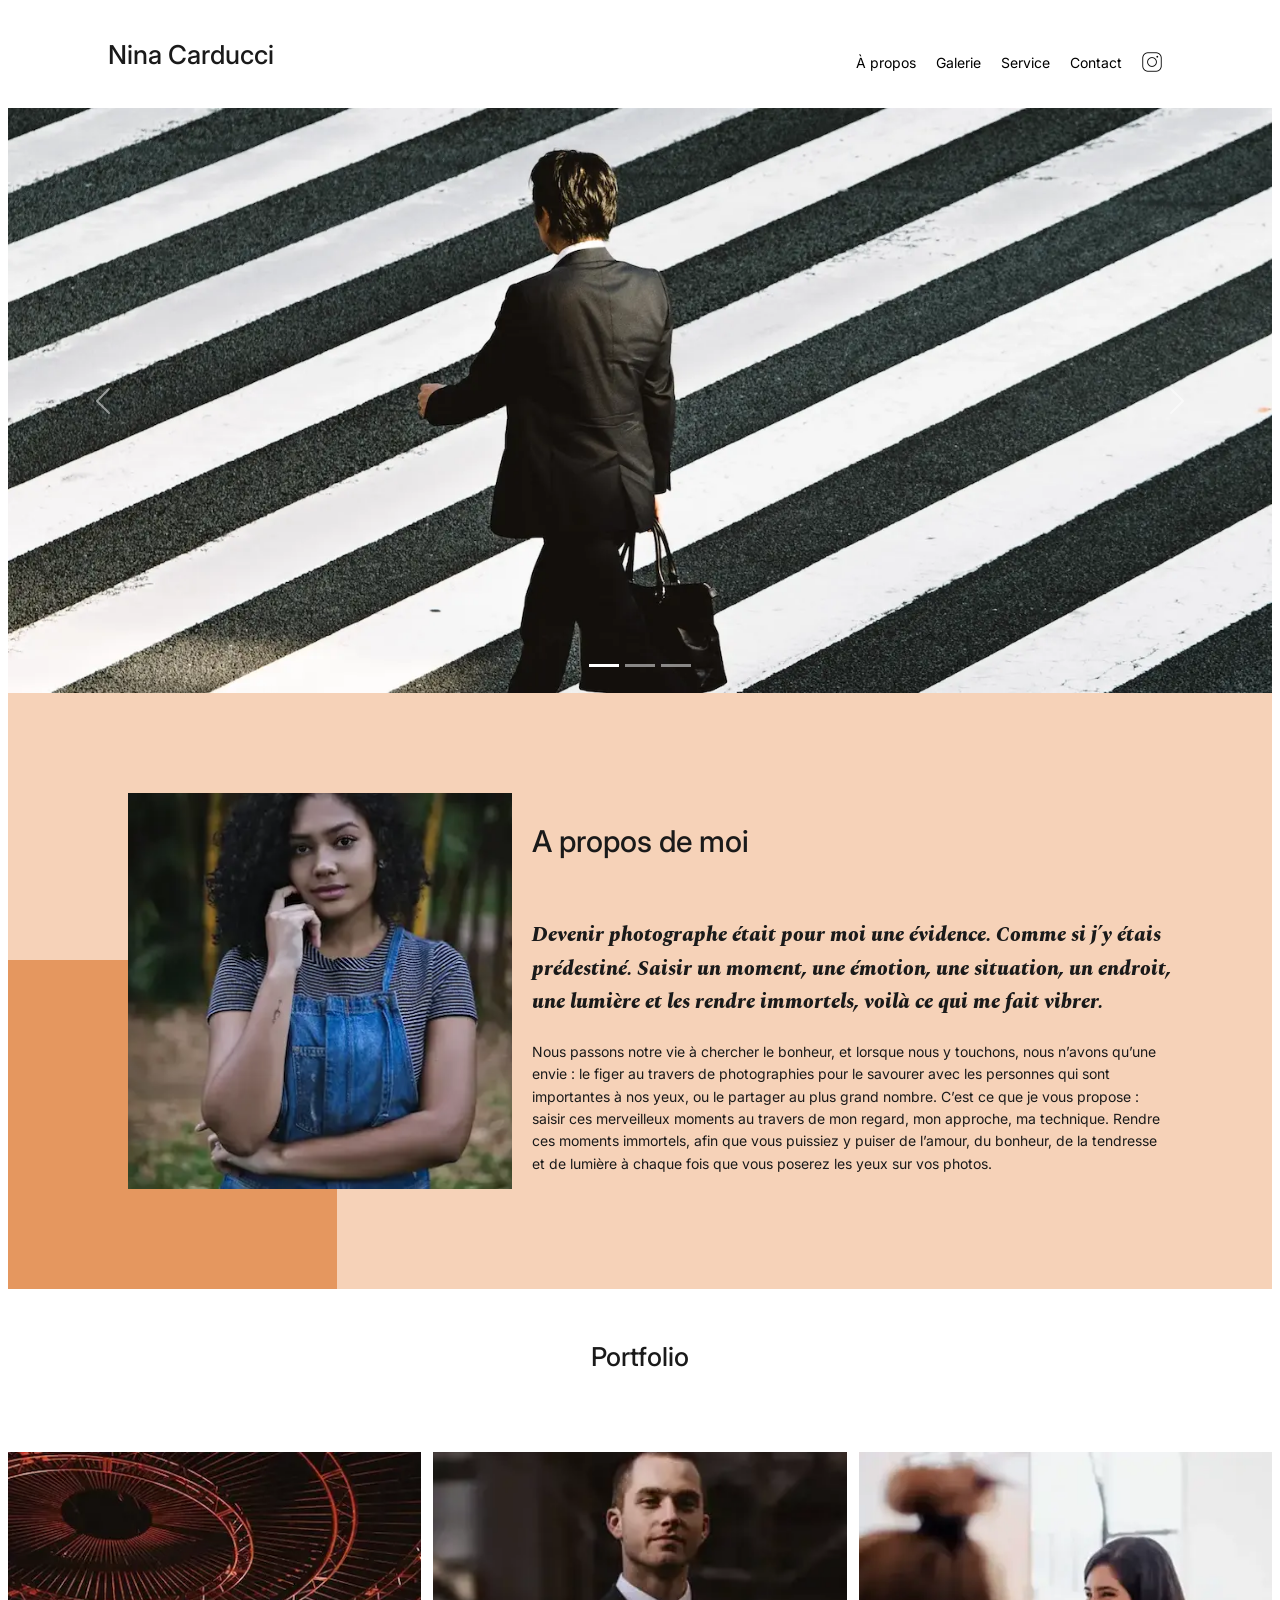
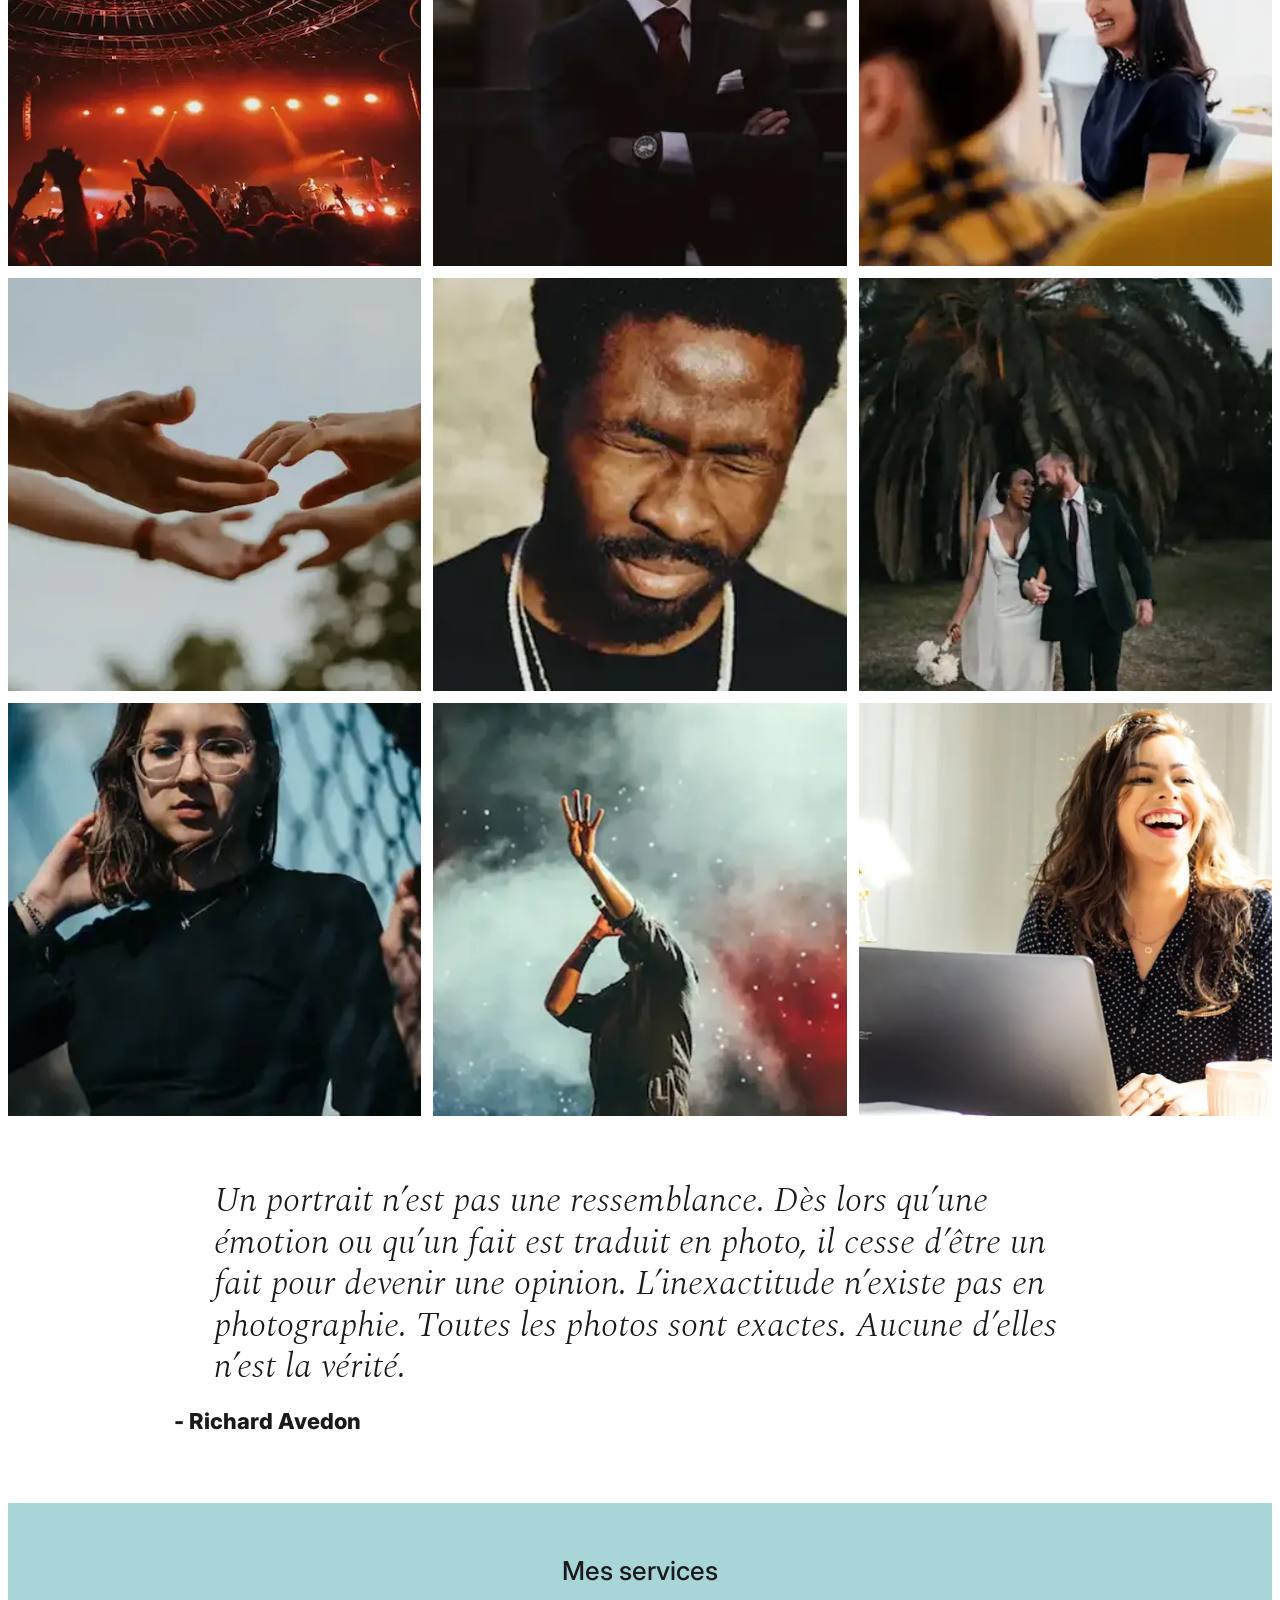
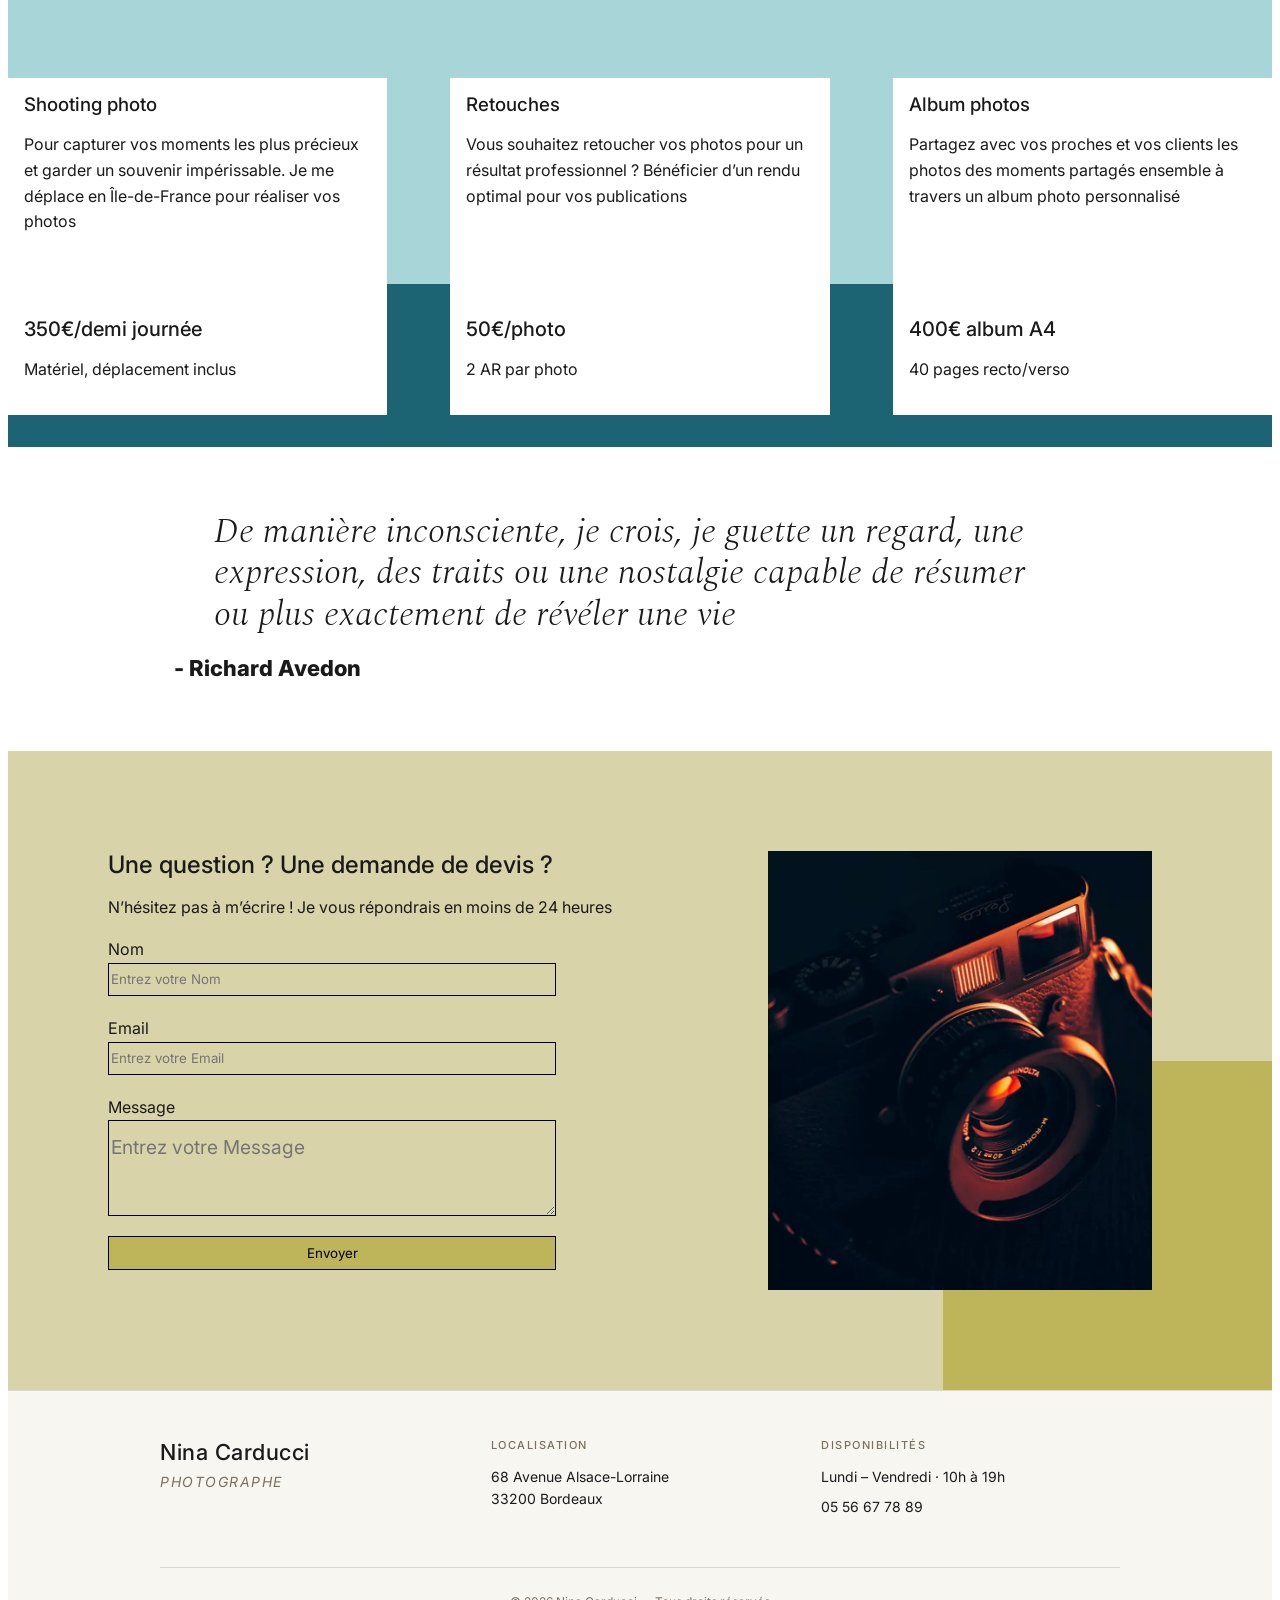
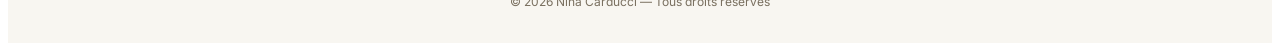
==== commit 87fad9b1: "sématique en place en particulier pour les titres" ====
--- a/index.html
+++ b/index.html
@@ -2,213 +2,214 @@
 <html lang="fr">
 
 <head>
-    <title>Nina Carducci, Photographe à 33200 Bordeaux</title>
-    <meta name="description" content="une presentation de mes travaux de photographie " />
-    <meta name="keywords" content=" Photographe, photographie, évènement, portefolio, portrait, bordeaux " />
-    <meta property="og:title" content="Photographe Nina Carducci : mes services pour des photos de qualités" />
-    <meta property="og:type" content="website" />
-    <meta property="og:image" content="./assets/images/nina.webp" />
-    <meta property="og:url" content="https://ninacarducci.github.io/" />
-    <meta name="twitter:card" content="Photographe Nina Carducci : mes services pour des photos de qualités" />
-    <meta name="twitter:site" content="@ninacarducci" />
-    <meta name="twitter:title" content="Photographe Nina Carducci : mes services pour des photos de qualités" />
-    <meta name="twitter:description" content="Découvrez plein de photos qui vont vous plaire." />
-    <meta name="twitter:image" content="./assets/images/nina.webp" />
-    <meta name="viewport" content="width=device-width, initial-scale=1.0">
-    <link rel="stylesheet" href="./assets/style-mini.css">
-    <link rel="preconnect" href="https://fonts.googleapis.com">
-    <link rel="preconnect" href="https://fonts.gstatic.com" crossorigin="">
-    <link
-        href="https://fonts.googleapis.com/css2?family=Inter&amp;family=Spectral:ital,wght@0,400;1,300;1,400;1,800&amp;display=swap"
-        rel="stylesheet">
-    <meta charset="UTF-8">
-    <script src="./assets/carousel-mini.js" defer></script>
-    <script src="./assets/gallery-mini.js" defer></script>
-    <script
-        type="application/ld+json">{ "@context": "https://schema.org", "@type": "LocalBusiness", "name": "Nina Carducci", "image": "https://ton-site.com/assets/images/nina_560_560.webp", "address": { "@type": "PostalAddress", "streetAddress": "68 avenue Alsace-Lorraine", "addressLocality": "Bordeaux", "postalCode": "33200", "addressCountry": "FR" }, "telephone": "+33556677889", "openingHoursSpecification": [ { "@type": "OpeningHoursSpecification", "dayOfWeek": [ "Monday", "Tuesday", "Wednesday", "Thursday", "Friday" ], "opens": "10:00", "closes": "19:00" } ], "geo": { "@type": "GeoCoordinates", "latitude": 44.8465743, "longitude": -0.6065367 }, "priceRange": "€€"}</script>
+	<title>Nina Carducci, Photographe à 33200 Bordeaux</title>
+	<meta name="description" content="une presentation de mes travaux de photographie " />
+	<meta name="keywords" content=" Photographe, photographie, évènement, portefolio, portrait, bordeaux " />
+	<meta property="og:title" content="Photographe Nina Carducci : mes services pour des photos de qualités" />
+	<meta property="og:type" content="website" />
+	<meta property="og:image" content="./assets/images/nina.webp" />
+	<meta property="og:url" content="https://ninacarducci.github.io/" />
+	<meta name="twitter:card" content="Photographe Nina Carducci : mes services pour des photos de qualités" />
+	<meta name="twitter:site" content="@ninacarducci" />
+	<meta name="twitter:title" content="Photographe Nina Carducci : mes services pour des photos de qualités" />
+	<meta name="twitter:description" content="Découvrez plein de photos qui vont vous plaire." />
+	<meta name="twitter:image" content="./assets/images/nina.webp" />
+	<meta name="viewport" content="width=device-width, initial-scale=1.0">
+	<link rel="stylesheet" href="./assets/style.min.css">
+	<link rel="preconnect" href="https://fonts.googleapis.com">
+	<link rel="preconnect" href="https://fonts.gstatic.com" crossorigin="">
+	<link
+		href="https://fonts.googleapis.com/css2?family=Inter&amp;family=Spectral:ital,wght@0,400;1,300;1,400;1,800&amp;display=swap"
+		rel="stylesheet">
+	<meta charset="UTF-8">
+	<script src="./assets/carousel-min.js" defer></script>
+	<script src="./assets/gallery-min.js" defer></script>
+	<script
+		type="application/ld+json">{ "@context": "https://schema.org", "@type": "LocalBusiness", "name": "Nina Carducci", "image": "https://ton-site.com/assets/images/nina_560_560.webp", "address": { "@type": "PostalAddress", "streetAddress": "68 avenue Alsace-Lorraine", "addressLocality": "Bordeaux", "postalCode": "33200", "addressCountry": "FR" }, "telephone": "+33556677889", "openingHoursSpecification": [ { "@type": "OpeningHoursSpecification", "dayOfWeek": [ "Monday", "Tuesday", "Wednesday", "Thursday", "Friday" ], "opens": "10:00", "closes": "19:00" } ], "geo": { "@type": "GeoCoordinates", "latitude": 44.8465743, "longitude": -0.6065367 }, "priceRange": "€€"}</script>
 </head>
 
 <body>
-    <div class="top-header">
-        <h1 class="name">Nina Carducci</h1>
-        <nav class="nav" aria-labelledby="main-nav-title">
-            <ul>
-                <li><a href="#about">À propos</a></li>
-                <li><a href="#gallery">Galerie</a></li>
-                <li><a href="#services">Service</a></li>
-                <li><a href="#contact">Contact</a></li>
-                <li><a class="social-link" loading="lazy" href="https://www.instagram.com/ninacarducci.photo/?hl=fr"
-                        target="_blank"><img src="assets/images/instagram.webp" alt="Instagram de Nina Carducci"></a>
-                </li>
-            </ul>
-        </nav>
-    </div>
-    <div id="header">
-        <main>
-            <div id="carouselExampleIndicators" class="carousel slide" data-bs-ride="carousel">
-                <div class="carousel-indicators"><button type="button" data-bs-target="#carouselExampleIndicators"
-                        data-bs-slide-to="0" class="active" aria-current="true" aria-label="Slide 1"></button><button
-                        type="button" data-bs-target="#carouselExampleIndicators" data-bs-slide-to="1"
-                        aria-label="Slide 2"></button><button type="button" data-bs-target="#carouselExampleIndicators"
-                        data-bs-slide-to="2" aria-label="Slide 3"></button></div>
-                <div class="carousel-inner">
-                    <article class="carousel-item active"><img
-                            src="./assets/images/slider/ryoji-iwata-wUZjnOv7t0g-unsplash.webp"
-                            class="d-block w-100 h-100" alt="ryoji-iwata-wUZjnOv7t0g-unsplash" fetchpriority="high">
-                    </article>
-                    <article class="carousel-item"><img loading="lazy"
-                            src="./assets/images/slider/nicholas-green-nPz8akkUmDI-unsplash.webp"
-                            class="d-block w-100 h-100" alt="nicholas-green-nPz8akkUmDI-unsplash" fetchpriority="high">
-                    </article>
-                    <article class="carousel-item"><img loading="lazy"
-                            src="./assets/images/slider/edward-cisneros-3_h6-1NPDGw-unsplash.webp"
-                            class="d-block w-100 h-100" alt="edward-cisneros-3_h6-1NPDGw-unsplash" fetchpriority="high">
-                    </article>
-                </div><button class="carousel-control-prev" type="button" data-bs-target="#carouselExampleIndicators"
-                    data-bs-slide="prev"><span class="carousel-control-prev-icon" aria-hidden="true"></span><span
-                        class="visually-hidden">Previous</span></button><button class="carousel-control-next"
-                    type="button" data-bs-target="#carouselExampleIndicators" data-bs-slide="next"><span
-                        class="carousel-control-next-icon" aria-hidden="true"></span><span
-                        class="visually-hidden">Next</span></button>
-            </div>
-    </div>
-    <div id="about">
-        <article class="picture left"><img fetchpriority="high" src="./assets/images/nina.webp" alt="nina"></article>
-        <article id="about-me">
-            <h2 class="about-me__title">A propos de moi</h2>
-            <h3 class="about-me__introduction">Devenir photographe était pour moi une évidence. Comme si j’y étais
-                prédestiné. Saisir un moment, une émotion, une situation, un endroit, une lumière et les rendre
-                immortels, voilà ce qui me fait vibrer.</h3>
-            <p>Nous passons notre vie à chercher le bonheur, et lorsque nous y touchons, nous n’avons qu’une envie : le
-                figer au travers de photographies pour le savourer avec les personnes qui sont importantes à nos yeux,
-                ou le partager au plus grand nombre. C’est ce que je vous propose : saisir ces merveilleux moments au
-                travers de mon regard, mon approche, ma technique. Rendre ces moments immortels, afin que vous puissiez
-                y puiser de l’amour, du bonheur, de la tendresse et de lumière à chaque fois que vous poserez les yeux
-                sur vos photos.</p>
-        </article>
-    </div>
-    <div id="gallery">
-        <h2 class="title">Portfolio</h2>
-        <nav id="gallery-navbar" class="nav-gallery"></nav>
-        <article class="container py-3">
-            <section class="gallery">
-                <div id="lightbox" class="lightbox"><span class="close-lightbox">&times;</span><img
-                        class="lightbox-image" src="" alt="Photo en plein écran"><button
-                        class="lightbox-prev">&#10094;</button><button class="lightbox-next">&#10095;</button></div><img
-                    loading="lazy" data-gallery-tag="Concert" class="gallery-item"
-                    src="./assets/images/gallery/concerts/aaron-paul-wnX-fXzB6Cw-unsplash.webp"
-                    alt="aaron-paul-wnX-fXzB6Cw-unsplash" type="image/webp" /><img loading="lazy"
-                    data-gallery-tag="Entreprises" class="gallery-item"
-                    src="./assets/images/gallery/entreprise/ali-morshedlou-WMD64tMfc4k-unsplash.webp"
-                    alt="ali-morshedlou-WMD64tMfc4k-unsplash" /><img loading="lazy" data-gallery-tag="Entreprises"
-                    class="gallery-item"
-                    src="./assets/images/gallery/entreprise/jason-goodman-tHO1_OuKbg0-unsplash.webp"
-                    alt="jason-goodman-tHO1_OuKbg0-unsplash" /><img loading="lazy" data-gallery-tag="Mariages"
-                    class="gallery-item" src="./assets/images/gallery/mariage/hannah-busing-RvF2R_qMpRk-unsplash.webp"
-                    alt="hannah-busing-RvF2R_qMpRk-unsplash" /><img loading="lazy" data-gallery-tag="Portrait"
-                    class="gallery-item" src="./assets/images/gallery/portraits/ade-tunji-rVkhWWZFAtQ-unsplash.webp"
-                    alt="ade-tunji-rVkhWWZFAtQ-unsplash" /><img loading="lazy" data-gallery-tag="Mariages"
-                    class="gallery-item" src="./assets/images/gallery/mariage/jakob-owens-SiniLJkXhMc-unsplash.webp"
-                    alt="jakob-owens-SiniLJkXhMc-unsplash" /><img loading="lazy" data-gallery-tag="Portrait"
-                    class="gallery-item"
-                    src="./assets/images/gallery/portraits/nino-van-prattenburg--443cl1uR_8-unsplash.webp"
-                    alt="nino-van-prattenburg--443cl1uR_8-unsplash" /><img loading="lazy" data-gallery-tag="Concert"
-                    class="gallery-item" src="./assets/images/gallery/concerts/austin-neill-hgO1wFPXl3I-unsplash.webp"
-                    alt="austin-neill-hgO1wFPXl3I-unsplash" /><img loading="lazy" data-gallery-tag="Entreprises"
-                    class="gallery-item"
-                    src="./assets/images/gallery/entreprise/mateus-campos-felipe-Fsgzm8N0hIY-unsplash.webp"
-                    alt="mateus-campos-felipe-Fsgzm8N0hIY-unsplash" />
-            </section>
-        </article>
-        <div class="quote">
-            <figure>
-                <blockquote>
-                    <h3 class="quote__text">Un portrait n’est pas une ressemblance. Dès lors qu’une émotion ou qu’un
-                        fait est traduit en photo, il cesse d’être un fait pour devenir une opinion. L’inexactitude
-                        n’existe pas en photographie. Toutes les photos sont exactes. Aucune d’elles n’est la vérité.
-                    </h3>
-                </blockquote>
-                <figcaption class="quote__author">- Richard Avedon</figcaption>
-            </figure>
-        </div>
-    </div>
-    <div id="services">
-        <h2 class="title">Mes services</h2>
-        <div class="container">
-            <article class="service">
-                <section class="service__description">
-                    <h3>Shooting photo</h3>
-                    <p>Pour capturer vos moments les plus précieux et garder un souvenir impérissable. Je me déplace en
-                        Île-de-France pour réaliser vos photos</p>
-                </section>
-                <div class="service__price">
-                    <h3>350€/demi journée</h3><span>Matériel, déplacement inclus</span>
-                </div>
-            </article>
-            <div class="service">
-                <article class="service__description">
-                    <h2>Retouches</h2>
-                    <p>Vous souhaitez retoucher vos photos pour un résultat professionnel ? Bénéficier d’un rendu
-                        optimal pour vos publications</p>
-                </article>
-                <article class="service__price">
-                    <h3>50€/photo</h3><span>2 AR par photo</span>
-                </article>
-            </div>
-            <div class="service">
-                <article class="service__description">
-                    <h3>Album photos</h3>
-                    <p>Partagez avec vos proches et vos clients les photos des moments partagés ensemble à travers un
-                        album photo personnalisé</p>
-                </article>
-                <article class="service__price">
-                    <h3>400€ album A4</h3><span>30 pages recto/verso</span>
-                </article>
-            </div>
-        </div>
-    </div>
-    <div class="quote">
-        <figure>
-            <blockquote>
-                <h3 class="quote__text">De manière inconsciente, je crois, je guette un regard, une expression, des
-                    traits ou une nostalgie capable de résumer ou plus exactement de révéler une vie</h3>
-            </blockquote>
-            <figcaption class="quote__author">- Richard Avedon</figcaption>
-        </figure>
-    </div>
-    <div id="contact">
-        <article class="container">
-            <section class="form-container">
-                <h3>Une question ? Une demande de devis ?</h3>
-                <p> N’hésitez pas à m’écrire ! Je vous répondrais en moins de 24 heures</p>
-                <form action="" method="post"><label for="nom">Nom</label><input type="text" name="nom" id="nom"
-                        placeholder="Entrez votre Nom"><label for="email">Email</label><input type="email" name="email"
-                        id="email" placeholder="Entrez votre Email"><label for="message">Message</label><textarea
-                        name="message" id="message" cols="30" rows="10"
-                        placeholder="Entrez votre Message"></textarea><input type="submit" value="Envoyer" /></form>
-            </section>
-            <section class="picture right"><img loading="lazy" src="./assets/images/camera.webp" alt="camera"></section>
-        </article>
-    </div>
-    </main>
-    <footer class="footer">
-        <div class="footer__inner">
-            <div class="footer__brand">
-                <h2 class="footer__name">Nina Carducci</h2>
-                <p class="footer__job">Photographe</p>
-            </div>
-            <div class="footer__section">
-                <h3 class="footer__label">Localisation</h3>
-                <p class="footer__text"> 68 Avenue Alsace-Lorraine<br> 33200 Bordeaux </p>
-            </div>
-            <div class="footer__section">
-                <h3 class="footer__label">Disponibilités</h3>
-                <p class="footer__text">Lundi – Vendredi · 10h à 19h</p>
-                <p class="footer__text">05 56 67 78 89</p>
-            </div>
-        </div>
-        <div class="footer__bottom"> © 2026 Nina Carducci — Tous droits réservés </div>
-    </footer>
+	<div class="top-header">
+		<h1 class="name">Nina Carducci</h1>
+		<nav class="nav" aria-details="main-nav-title">
+			<ul>
+				<li><a href="#about">À propos</a></li>
+				<li><a href="#gallery">Galerie</a></li>
+				<li><a href="#services">Service</a></li>
+				<li><a href="#contact">Contact</a></li>
+				<li><a class="social-link" loading="lazy" href="https://www.instagram.com/ninacarducci.photo/?hl=fr"
+						target="_blank"><img src="assets/images/instagram.webp" alt="Instagram de Nina Carducci"></a>
+				</li>
+			</ul>
+		</nav>
+	</div>
+	<div id="header">
+		<main>
+			<div id="carouselExampleIndicators" class="carousel slide" data-bs-ride="carousel">
+				<div class="carousel-indicators"><button type="button" data-bs-target="#carouselExampleIndicators"
+						data-bs-slide-to="0" class="active" aria-current="true" aria-label="Slide 1"></button><button
+						type="button" data-bs-target="#carouselExampleIndicators" data-bs-slide-to="1"
+						aria-label="Slide 2"></button><button type="button" data-bs-target="#carouselExampleIndicators"
+						data-bs-slide-to="2" aria-label="Slide 3"></button></div>
+				<div class="carousel-inner">
+					<article class="carousel-item active"><img
+							src="./assets/images/slider/ryoji-iwata-wUZjnOv7t0g-unsplash.webp"
+							class="d-block w-100 h-100" alt="ryoji-iwata-wUZjnOv7t0g-unsplash" fetchpriority="high">
+					</article>
+					<article class="carousel-item"><img loading="lazy"
+							src="./assets/images/slider/nicholas-green-nPz8akkUmDI-unsplash.webp"
+							class="d-block w-100 h-100" alt="nicholas-green-nPz8akkUmDI-unsplash" fetchpriority="high">
+					</article>
+					<article class="carousel-item"><img loading="lazy"
+							src="./assets/images/slider/edward-cisneros-3_h6-1NPDGw-unsplash.webp"
+							class="d-block w-100 h-100" alt="edward-cisneros-3_h6-1NPDGw-unsplash" fetchpriority="high">
+					</article>
+				</div><button class="carousel-control-prev" type="button" data-bs-target="#carouselExampleIndicators"
+					data-bs-slide="prev"><span class="carousel-control-prev-icon" aria-hidden="true"></span><span
+						class="visually-hidden">Previous</span></button><button class="carousel-control-next"
+					type="button" data-bs-target="#carouselExampleIndicators" data-bs-slide="next"><span
+						class="carousel-control-next-icon" aria-hidden="true"></span><span
+						class="visually-hidden">Next</span></button>
+			</div>
+	</div>
+	<div id="about">
+		<article class="picture left"><img fetchpriority="high" src="./assets/images/nina.webp" alt="nina"></article>
+		<article id="about-me">
+			<h2 class="about-me__title">A propos de moi</h2>
+			<p class="about-me__introduction">Devenir photographe était pour moi une évidence. Comme si j’y étais
+				prédestiné. Saisir un moment, une émotion, une situation, un endroit, une lumière et les rendre
+				immortels, voilà ce qui me fait vibrer.</p>
+			<p>Nous passons notre vie à chercher le bonheur, et lorsque nous y touchons, nous n’avons qu’une envie : le
+				figer au travers de photographies pour le savourer avec les personnes qui sont importantes à nos yeux,
+				ou le partager au plus grand nombre. C’est ce que je vous propose : saisir ces merveilleux moments au
+				travers de mon regard, mon approche, ma technique. Rendre ces moments immortels, afin que vous puissiez
+				y puiser de l’amour, du bonheur, de la tendresse et de lumière à chaque fois que vous poserez les yeux
+				sur vos photos.</p>
+		</article>
+	</div>
+	<div id="gallery">
+		<h2 class="title">Portfolio</h2>
+		<nav id="gallery-navbar" class="nav-gallery"></nav>
+		<article class="container py-3">
+			<section class="gallery">
+				<div id="lightbox" class="lightbox"><span class="close-lightbox">&times;</span><img
+						class="lightbox-image" src="" alt="Photo en plein écran"><button
+						class="lightbox-prev">&#10094;</button><button class="lightbox-next">&#10095;</button></div><img
+					loading="lazy" data-gallery-tag="Concert" class="gallery-item"
+					src="./assets/images/gallery/concerts/aaron-paul-wnX-fXzB6Cw-unsplash.webp"
+					alt="aaron-paul-wnX-fXzB6Cw-unsplash" type="image/webp" /><img loading="lazy"
+					data-gallery-tag="Entreprises" class="gallery-item"
+					src="./assets/images/gallery/entreprise/ali-morshedlou-WMD64tMfc4k-unsplash.webp"
+					alt="ali-morshedlou-WMD64tMfc4k-unsplash" /><img loading="lazy" data-gallery-tag="Entreprises"
+					class="gallery-item"
+					src="./assets/images/gallery/entreprise/jason-goodman-tHO1_OuKbg0-unsplash.webp"
+					alt="jason-goodman-tHO1_OuKbg0-unsplash" /><img loading="lazy" data-gallery-tag="Mariages"
+					class="gallery-item" src="./assets/images/gallery/mariage/hannah-busing-RvF2R_qMpRk-unsplash.webp"
+					alt="hannah-busing-RvF2R_qMpRk-unsplash" /><img loading="lazy" data-gallery-tag="Portrait"
+					class="gallery-item" src="./assets/images/gallery/portraits/ade-tunji-rVkhWWZFAtQ-unsplash.webp"
+					alt="ade-tunji-rVkhWWZFAtQ-unsplash" /><img loading="lazy" data-gallery-tag="Mariages"
+					class="gallery-item" src="./assets/images/gallery/mariage/jakob-owens-SiniLJkXhMc-unsplash.webp"
+					alt="jakob-owens-SiniLJkXhMc-unsplash" /><img loading="lazy" data-gallery-tag="Portrait"
+					class="gallery-item"
+					src="./assets/images/gallery/portraits/nino-van-prattenburg--443cl1uR_8-unsplash.webp"
+					alt="nino-van-prattenburg--443cl1uR_8-unsplash" /><img loading="lazy" data-gallery-tag="Concert"
+					class="gallery-item" src="./assets/images/gallery/concerts/austin-neill-hgO1wFPXl3I-unsplash.webp"
+					alt="austin-neill-hgO1wFPXl3I-unsplash" /><img loading="lazy" data-gallery-tag="Entreprises"
+					class="gallery-item"
+					src="./assets/images/gallery/entreprise/mateus-campos-felipe-Fsgzm8N0hIY-unsplash.webp"
+					alt="mateus-campos-felipe-Fsgzm8N0hIY-unsplash" />
+			</section>
+		</article>
+		<div class="quote">
+			<figure>
+				<blockquote>
+					<h2 class="quote__text">Un portrait n’est pas une ressemblance. Dès lors qu’une émotion ou qu’un
+						fait est traduit en photo, il cesse d’être un fait pour devenir une opinion. L’inexactitude
+						n’existe pas en photographie. Toutes les photos sont exactes. Aucune d’elles n’est la vérité.
+					</h2>
+				</blockquote>
+				<figcaption class="quote__author">- Richard Avedon</figcaption>
+			</figure>
+		</div>
+	</div>
+	<div id="services">
+		<h2 class="title">Mes services</h2>
+		<div class="container">
+			<article class="service">
+				<section class="service__description">
+					<h3>Shooting photo</h3>
+					<p>Pour capturer vos moments les plus précieux et garder un souvenir impérissable. Je me déplace en
+						Île-de-France pour réaliser vos photos</p>
+				</section>
+				<div class="service__price">
+					<p class="price">350€/demi journée</p><p>Matériel, déplacement inclus</p>
+				</div>
+			</article>
+			<div class="service">
+				<article class="service__description">
+					<h3>Retouches</h3>
+					<p>Vous souhaitez retoucher vos photos pour un résultat professionnel ? Bénéficier d’un rendu
+						optimal pour vos publications</p>
+				</article>
+				<article class="service__price">
+					<p class="price">50€/photo</p><p>2 AR par photo</p>
+				</article>
+			</div>
+			<div class="service">
+				<article class="service__description">
+					<h3>Album photos</h3>
+					<p>Partagez avec vos proches et vos clients les photos des moments partagés ensemble à
+						travers un
+						album photo personnalisé</p>
+				</article>
+				<article class="service__price">
+					<p class="price">400€ album A4</p><p>40 pages recto/verso</p>
+				</article>
+			</div>
+		</div>
+	</div>
+	<div class="quote">
+		<figure>
+			<blockquote>
+				<h2 class="quote__text">De manière inconsciente, je crois, je guette un regard, une expression, des
+					traits ou une nostalgie capable de résumer ou plus exactement de révéler une vie</h2>
+			</blockquote>
+			<figcaption class="quote__author">- Richard Avedon</figcaption>
+		</figure>
+	</div>
+	<div id="contact">
+		<article class="container">
+			<section class="form-container">
+				<h2>Une question ? Une demande de devis ?</h2>
+				<p> N’hésitez pas à m’écrire ! Je vous répondrais en moins de 24 heures</p>
+				<form action="" method="post"><label for="nom">Nom</label><input type="text" name="nom" id="nom"
+						placeholder="Entrez votre Nom"><label for="email">Email</label><input type="email" name="email"
+						id="email" placeholder="Entrez votre Email"><label for="message">Message</label><textarea
+						name="message" id="message" cols="30" rows="10"
+						placeholder="Entrez votre Message"></textarea><input type="submit" value="Envoyer" /></form>
+			</section>
+			<section class="picture right"><img loading="lazy" src="./assets/images/camera.webp" alt="camera"></section>
+		</article>
+	</div>
+	</main>
+	<footer class="footer">
+		<div class="footer__inner">
+			<div class="footer__brand">
+				<h2 class="footer__name">Nina Carducci</h2>
+				<p class="footer__job">Photographe</p>
+			</div>
+			<div class="footer__section">
+				<h3 class="footer__label">Localisation</h3>
+				<p class="footer__text"> 68 Avenue Alsace-Lorraine<br> 33200 Bordeaux </p>
+			</div>
+			<div class="footer__section">
+				<h3 class="footer__label">Disponibilités</h3>
+				<p class="footer__text">Lundi – Vendredi · 10h à 19h</p>
+				<p class="footer__text">05 56 67 78 89</p>
+			</div>
+		</div>
+		<div class="footer__bottom"> © 2026 Nina Carducci — Tous droits réservés </div>
+	</footer>
 </body>
 
 </html>
--- a/assets/style.min.css
+++ b/assets/style.min.css
@@ -0,0 +1 @@
+:root{--font-Inter:'Inter',sans-serif;--font-Spectral:'Spectral',serif}body{font-family:var(--font-Inter);font-size:16px;line-height:1.6;color:#1a1a1a}.top-header{background-color:#fff;position:sticky;top:0;z-index:1000;display:flex;justify-content:space-between;padding-inline:100px;padding-block:30px;align-items:center;font-family:var(--font-Inter)}.top-header .name{font-size:26px;font-family:var(--font-Inter)}.nav{display:flex;flex-wrap:wrap;padding-left:0;margin-bottom:0;list-style:none}.nav ul{display:flex;list-style-type:none;font-size:14px;margin-bottom:0}.nav li{padding-inline:10px}.nav a{text-decoration:none;color:#000}.social-link img{width:20px;height:20px}img.d-block w-100{width:100%;height:auto}.d-block{display:block}.w-100{width:100%}.h-100{height:100%}.mw-100{max-width:100%}min-vw-100{min-width:100vw}.carousel-indicators [data-bs-target]{box-sizing:content-box;flex:0 1 auto;width:30px;height:3px;padding:0;margin-right:3px;margin-left:3px;text-indent:-999px;cursor:pointer;background-color:#fff;background-clip:padding-box;border:0;border-top:10px solid #fff0;border-bottom:10px solid #fff0;opacity:.5;transition:opacity .6s ease}.carousel-control-next,.carousel-control-prev{position:absolute;top:0;bottom:0;z-index:1;display:flex;align-items:center;justify-content:center;width:15%;padding:0;color:#7a6c00;text-align:center;background:0 0;border:0;opacity:.5;transition:opacity .15s ease}.carousel-control-next:focus,.carousel-control-next:hover,.carousel-control-prev:focus,.carousel-control-prev:hover{color:#fff;text-decoration:none;outline:0;opacity:.9}.carousel{position:relative}.carousel-control-prev{left:0}.carousel-control-next{right:0}.carousel-control-next-icon,.carousel-control-prev-icon{display:inline-block;width:2rem;height:2rem;background-repeat:no-repeat;background-position:50%;background-size:100% 100%}.carousel-control-prev-icon{background-image:url("data:image/svg+xml,%3csvg xmlns='http://www.w3.org/2000/svg' viewBox='0 0 16 16' fill='%23fff'%3e%3cpath d='M11.354 1.646a.5.5 0 0 1 0 .708L5.707 8l5.647 5.646a.5.5 0 0 1-.708.708l-6-6a.5.5 0 0 1 0-.708l6-6a.5.5 0 0 1 .708 0z'/%3e%3c/svg%3e")}.carousel-control-next-icon{background-image:url("data:image/svg+xml,%3csvg xmlns='http://www.w3.org/2000/svg' viewBox='0 0 16 16' fill='%23fff'%3e%3cpath d='M4.646 1.646a.5.5 0 0 1 .708 0l6 6a.5.5 0 0 1 0 .708l-6 6a.5.5 0 0 1-.708-.708L10.293 8 4.646 2.354a.5.5 0 0 1 0-.708z'/%3e%3c/svg%3e")}.carousel-indicators{position:absolute;right:0;bottom:0;left:0;z-index:2;display:flex;justify-content:center;padding:0;margin-bottom:1rem;margin-right:15%;margin-left:15%;list-style:none}.carousel-indicators .active{opacity:1}#about{display:flex;background-color:#f6d2b8;padding-inline:100px;padding-block:100px;position:relative;max-width:100%;height:auto}#about-me{max-width:100%}#about-me{max-width:100%;font-size:14px}.picture.left::before{content:' ';background-color:#e5975f;width:329px;height:329px;position:absolute;bottom:0;left:0;z-index:-1}.picture{flex:1;margin:0 20px;z-index:0;text-align:center}.picture img{width:384px;height:100%;object-fit:cover}#about-me{flex:2}.about-me__title{margin-top:1em;margin-bottom:60px;font-size:30px}.about-me__introduction{font-family:var(--font-Spectral);font-weight:800;font-style:italic;max-width:100%;font-size:21px}h1,h2,h3,h4{margin-top:0;margin-bottom:.5rem;font-weight:500;line-height:1.2;font-family:var(--font-Inter)}.title{text-align:center;padding-block:2em;font-family:var(--font-Inter);font-size:26px}.nav-gallery{display:flex;flex-wrap:wrap;gap:1rem;margin-bottom:20px;justify-content:center}.nav-gallery button{padding:8px 16px;background-color:#fff;color:#000;border:none;cursor:pointer}.nav-gallery button.active{background-color:#beb45a}.lightbox{display:none;position:fixed;top:0;left:0;width:100vw;height:100vh;background-color:rgb(0 0 0 / .9);justify-content:center;align-items:center;flex-direction:column;z-index:1000}.lightbox img{max-width:90%;max-height:80%;margin-bottom:20px}.lightbox .close-lightbox,.lightbox button{background:0 0;border:none;font-size:2rem;cursor:pointer;position:absolute;transform:translateY(-50%)}.lightbox-prev{left:20px}.lightbox-next{right:20px}.close-lightbox{top:50px;right:60px;font-size:10px;position:absolute}.gallery{display:flex;flex-wrap:wrap;gap:10px;justify-content:flex-start}.gallery-item{width:calc(100% / 3 - 10px);height:auto;aspect-ratio:1/1;object-fit:cover}.quote{font-family:var(--font-Spectral);font-style:italic;width:80%;margin:auto;padding-block:3em}.quote__text{font-family:var(--font-Spectral);font-style:italic;font-size:calc(1.2rem + 1.2vw);font-weight:300}.quote__author{font-family:var(--font-Inter);font-style:normal;font-weight:800;font-size:22px}#services{margin:auto;background-color:#a8d5d8;position:relative}#services .container::before{content:' ';background-color:#1c6474;position:absolute;width:100%;height:30%;bottom:0;left:0;z-index:0}#services .container{justify-content:space-between;display:flex;padding:2em 0}.service{background-color:#fff;max-width:390px;width:30%;height:337px;padding:1em;display:flex;flex-direction:column;justify-content:space-between;z-index:1}.price{margin-top:0;margin-bottom:.5rem;font-weight:500;line-height:1.2;font-size:20px;font-family:var(--font-Inter)}#contact{margin:auto;background-color:#d8d3a8;position:relative;padding-inline:100px;padding-block:100px}#contact .container{display:flex}.picture.right::before{content:' ';background-color:#beb45a;width:329px;height:329px;position:absolute;bottom:0;right:0;z-index:-1}.form-container{flex:2}form{display:flex;flex-direction:column;width:70%;align-items:flex-start}form input{width:100%;background-color:#fff0;border:solid 1px;height:2.5em;margin-bottom:20px}form textarea{width:100%;background-color:#fff0;border:solid 1px;height:5em;line-height:2.5em;font-size:1.2em;margin-bottom:20px}input[type=submit]{background-color:#beb45a;padding:.5em 1em}.container{width:100%;margin-right:auto;margin-left:auto}.carousel-item{display:none}.carousel-item.active{display:block}.visually-hidden{position:absolute;clip:rect(0,0,0,0)}@media (prefers-reduced-motion:reduce){.carousel-indicators [data-bs-target] .carousel-control-next .carousel-control-prev{transition:none}}.carousel-dark .carousel-indicators [data-bs-target]{background-color:#000}[type=button]:not(:disabled),[type=reset]:not(:disabled),[type=submit]:not(:disabled),button:not(:disabled){cursor:pointer}.gallery-col{display:inline-block;width:30%;margin:1%}.gallery-tags{margin-bottom:20px}#gallery-tags button{margin-right:.5rem;padding:.5rem 1rem;border:none;background:#beb45a;color:#fff;cursor:pointer;border-radius:5px}.lightbox-overlay{position:fixed;display:flex;align-items:center;justify-content:center;background:rgb(0 0 0 / .8);top:0;left:0;right:0;bottom:0;z-index:1000}.lightbox-img{max-width:90%;max-height:90%}*,::after,::before{box-sizing:border-box;font-family:var(--font-Inter)}.lightbox-close{position:absolute;top:20px;right:30px;font-size:3rem;color:#fff;cursor:pointer}.footer{background-color:#f8f6f1;border-top:1px solid #ddd8cc;padding:3rem 2rem 2rem;font-family:sans-serif}.footer__inner{max-width:960px;margin:0 auto;display:grid;grid-template-columns:1fr 1fr 1fr;gap:2rem}.footer__name{font-size:22px;font-weight:500;color:#1a1a1a;margin:0 0 6px;letter-spacing:.5px}.footer__job{font-size:14px;color:#7a7060;font-style:italic;letter-spacing:1.5px;text-transform:uppercase;margin:0}.footer__label{font-size:11px;font-weight:500;color:#7a7060;text-transform:uppercase;letter-spacing:1.5px;margin:0 0 14px}.footer__text{font-size:14px;color:#1a1a1a;line-height:1.6;margin:0 0 8px}.footer__bottom{max-width:960px;margin:2.5rem auto 0;padding-top:1.5rem;border-top:1px solid #ddd8cc;font-size:12px;color:#7a7060;text-align:center}@media (max-width:640px){.footer__inner{grid-template-columns:1fr}}@media (max-width:450px){figure{margin:0}blockquote{margin:0}.quote__text{display:flex;justify-content:center}}@media (min-width:1400px){.container{max-width:1320px}}@media all and (max-width:1180px){.picture{flex:2}#about,#contact .container{align-items:center}.about-me__title{margin-top:0;margin-bottom:1em}#about-me h4,#about-me p{max-width:100%;height:auto}}@media all and (max-width:1000px){#about{flex-direction:column}.picture.left::before{width:100%;height:30%;position:absolute;bottom:auto;top:0;left:0;z-index:-1}#about-me{height:100%}.about-me__title{text-align:center;margin-top:1em}#services .container{flex-direction:column}.service{width:100%;max-width:100%;height:auto;margin:2em 0}.service__description{margin-bottom:1em}#services .container::before{width:30%;height:100%;bottom:0;right:0;left:auto;z-index:0}#contact .container{flex-direction:column}#contact .picture.right{margin-top:1em}.picture.right::before{width:100%;height:30%;position:absolute;bottom:0;right:0;z-index:-1}}@media all and (max-width:650px){.top-header{flex-direction:column;padding-inline:0}.top-header .nav,.top-header .nav ul{width:100%;padding:0}.top-header .nav li{flex:1;padding-block:1em;text-align:center}.picture.left::before,.picture.right::before{height:150px}#services .container{align-items:center}.service{max-width:90%}#about,#contact{padding-inline:2em;padding-block:2em}form{width:100%}}.gallery{display:grid;grid-template-columns:repeat(3,1fr);gap:12px}.gallery-item{width:100%;display:block}@media (max-width:768px){.gallery{grid-template-columns:repeat(2,1fr)}}
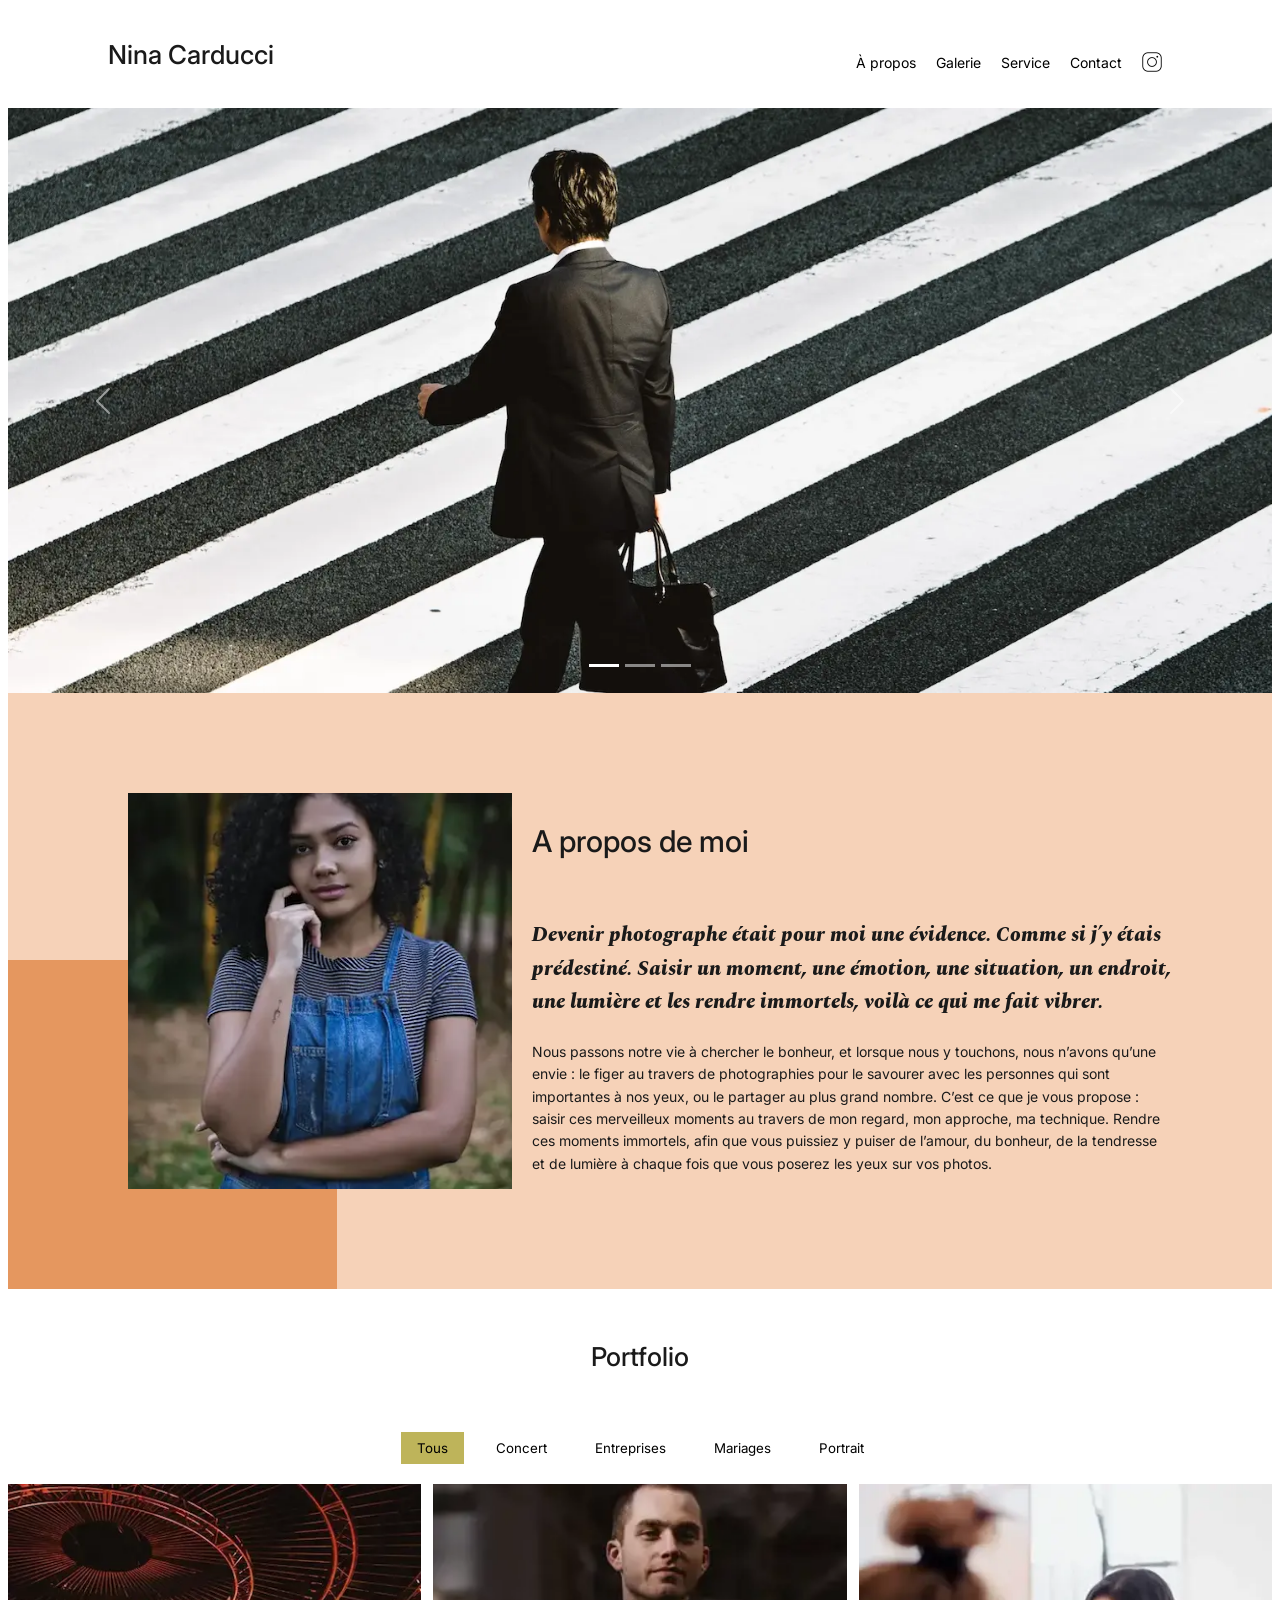
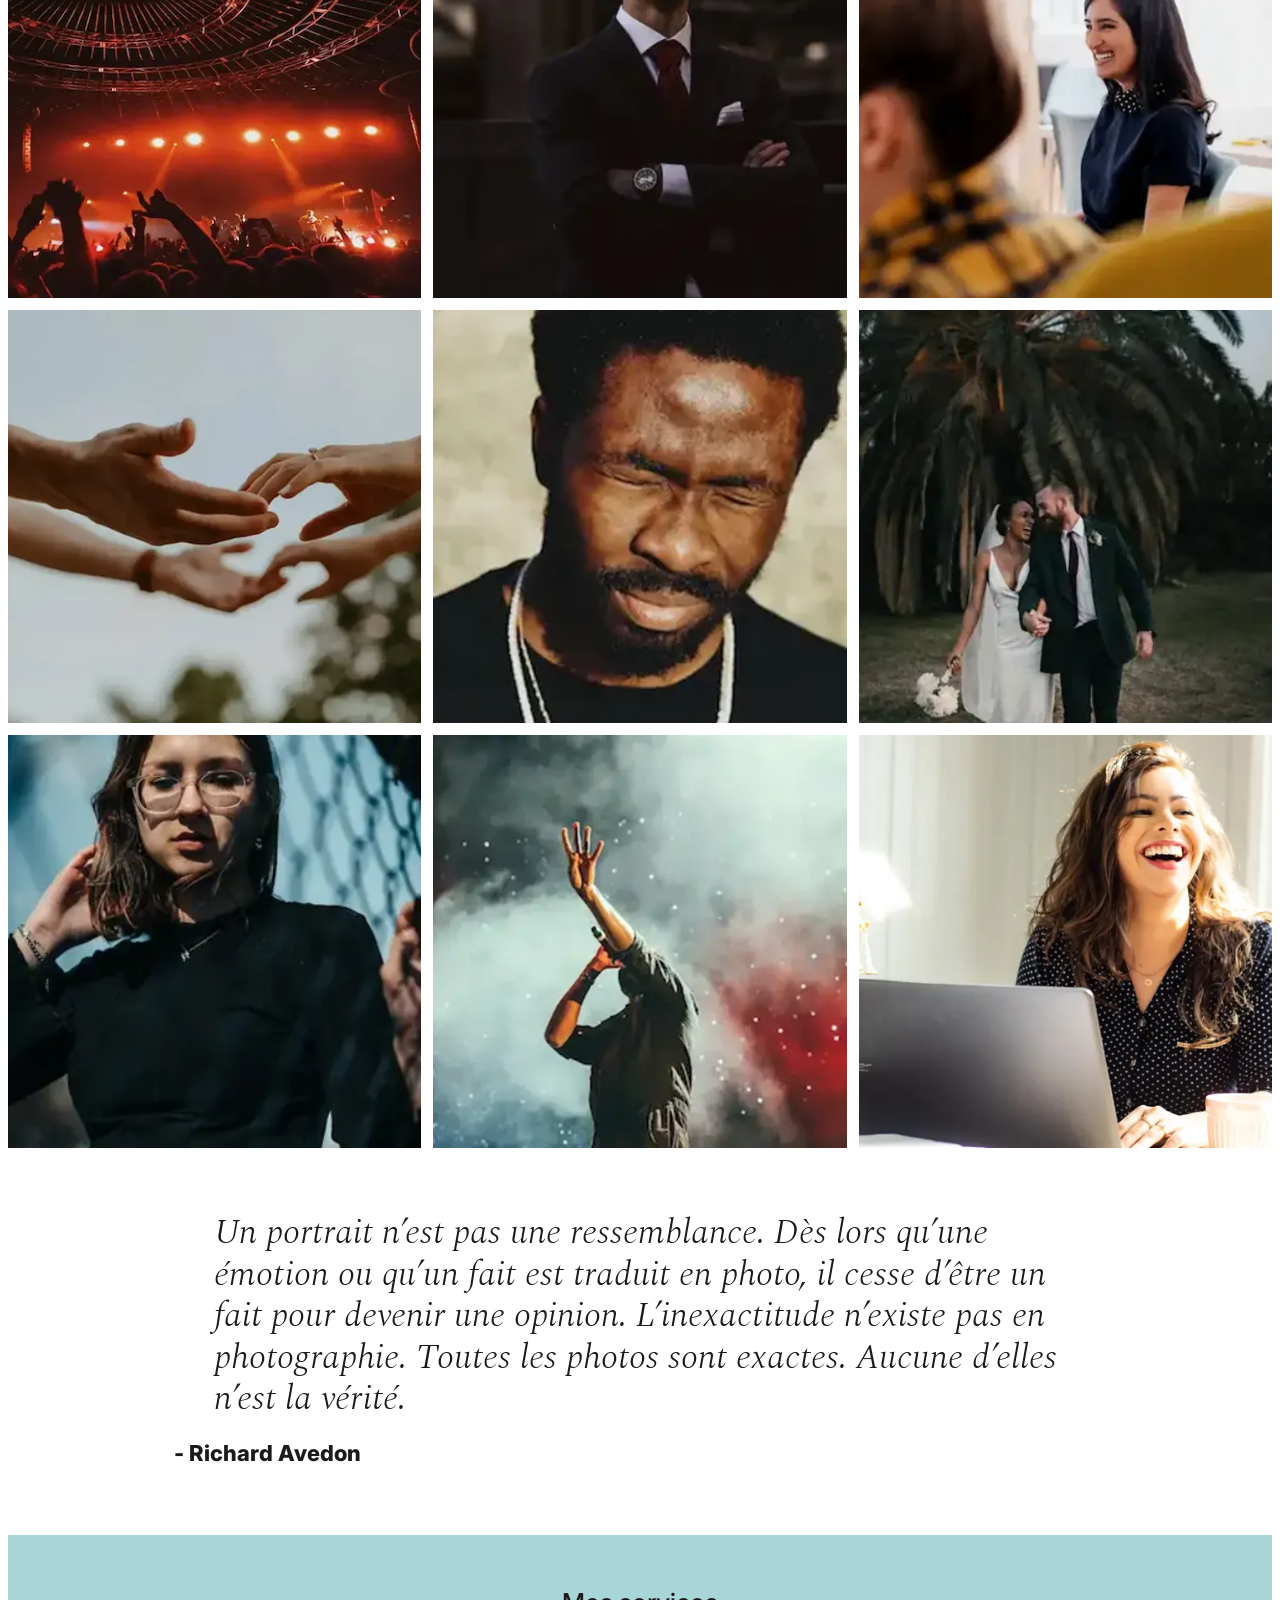
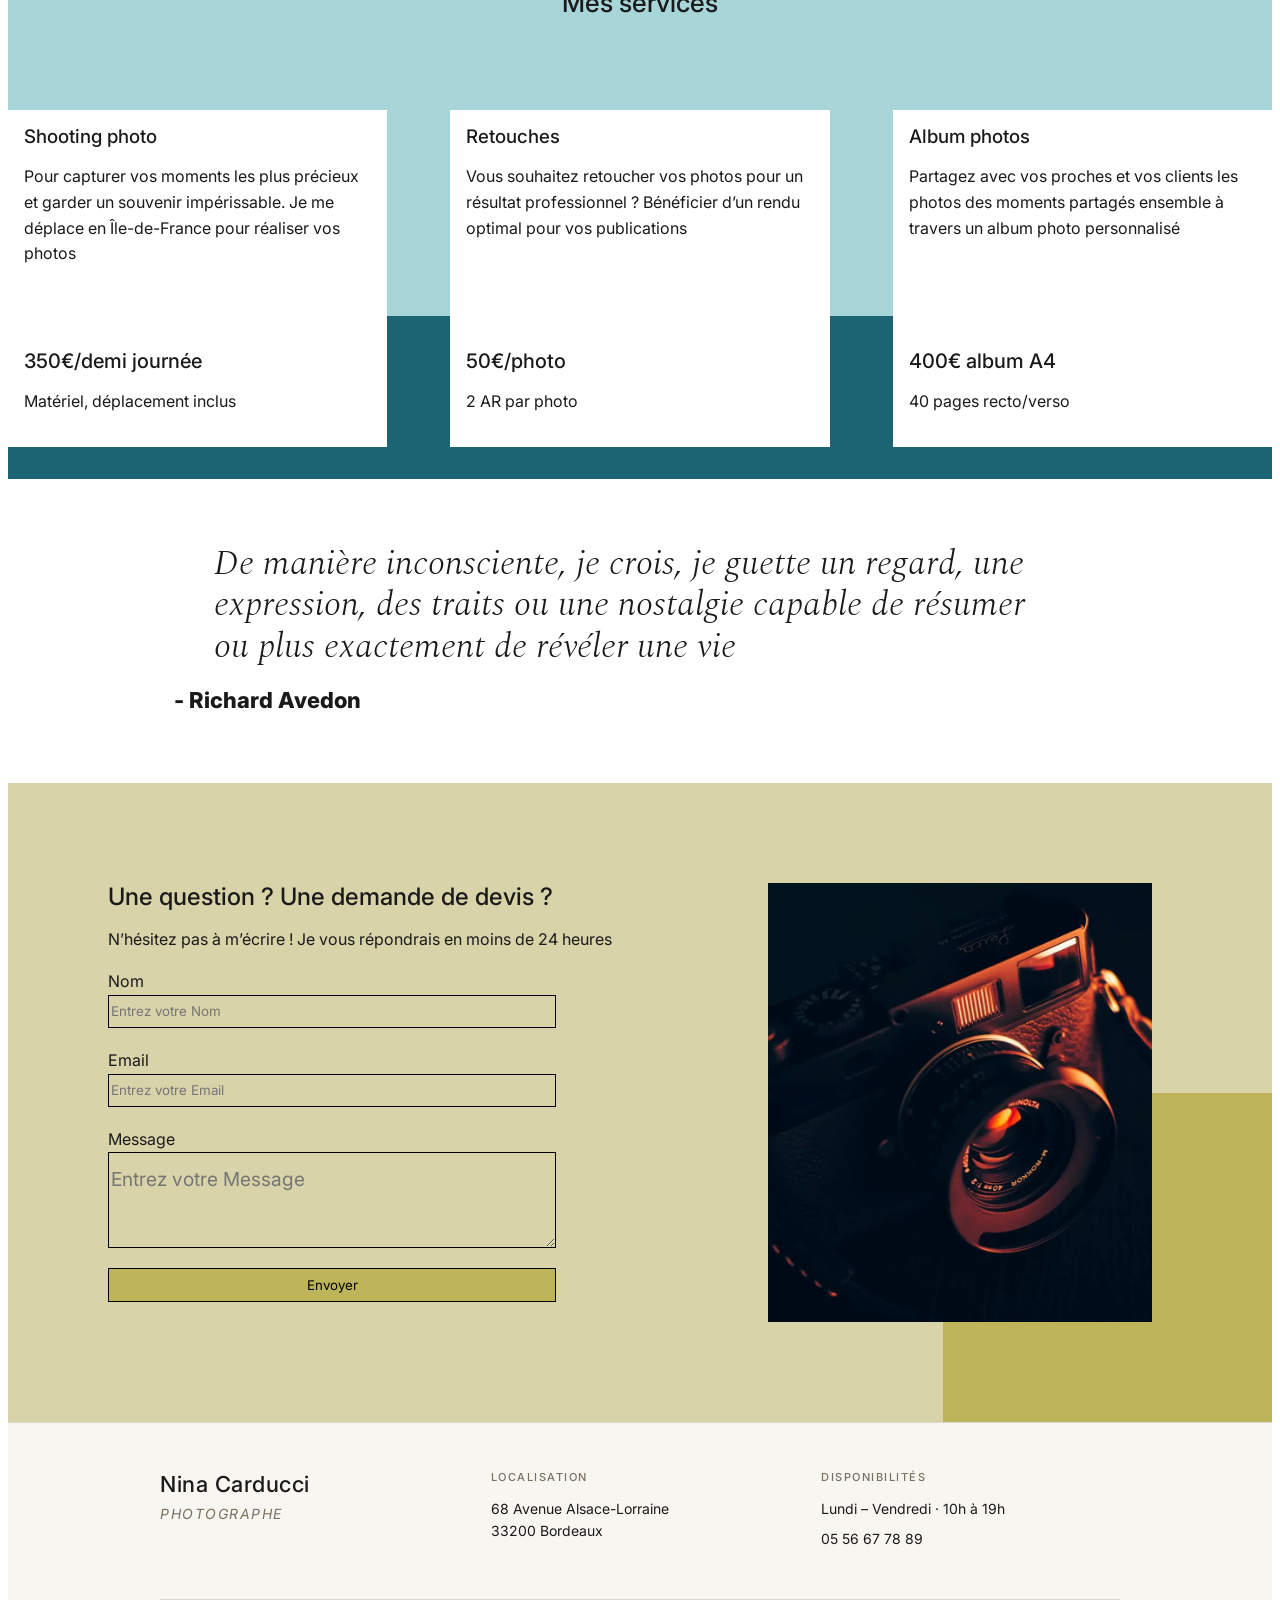
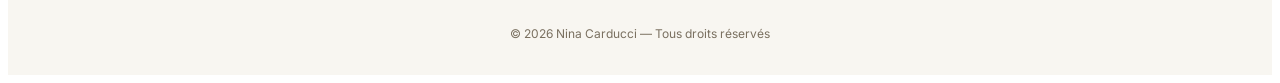
==== commit 7fa58794: "fichiers minifiés" ====
--- a/index.html
+++ b/index.html
@@ -31,7 +31,7 @@
 <body>
 	<div class="top-header">
 		<h1 class="name">Nina Carducci</h1>
-		<nav class="nav" aria-details="main-nav-title">
+		<nav class="nav">
 			<ul>
 				<li><a href="#about">À propos</a></li>
 				<li><a href="#gallery">Galerie</a></li>
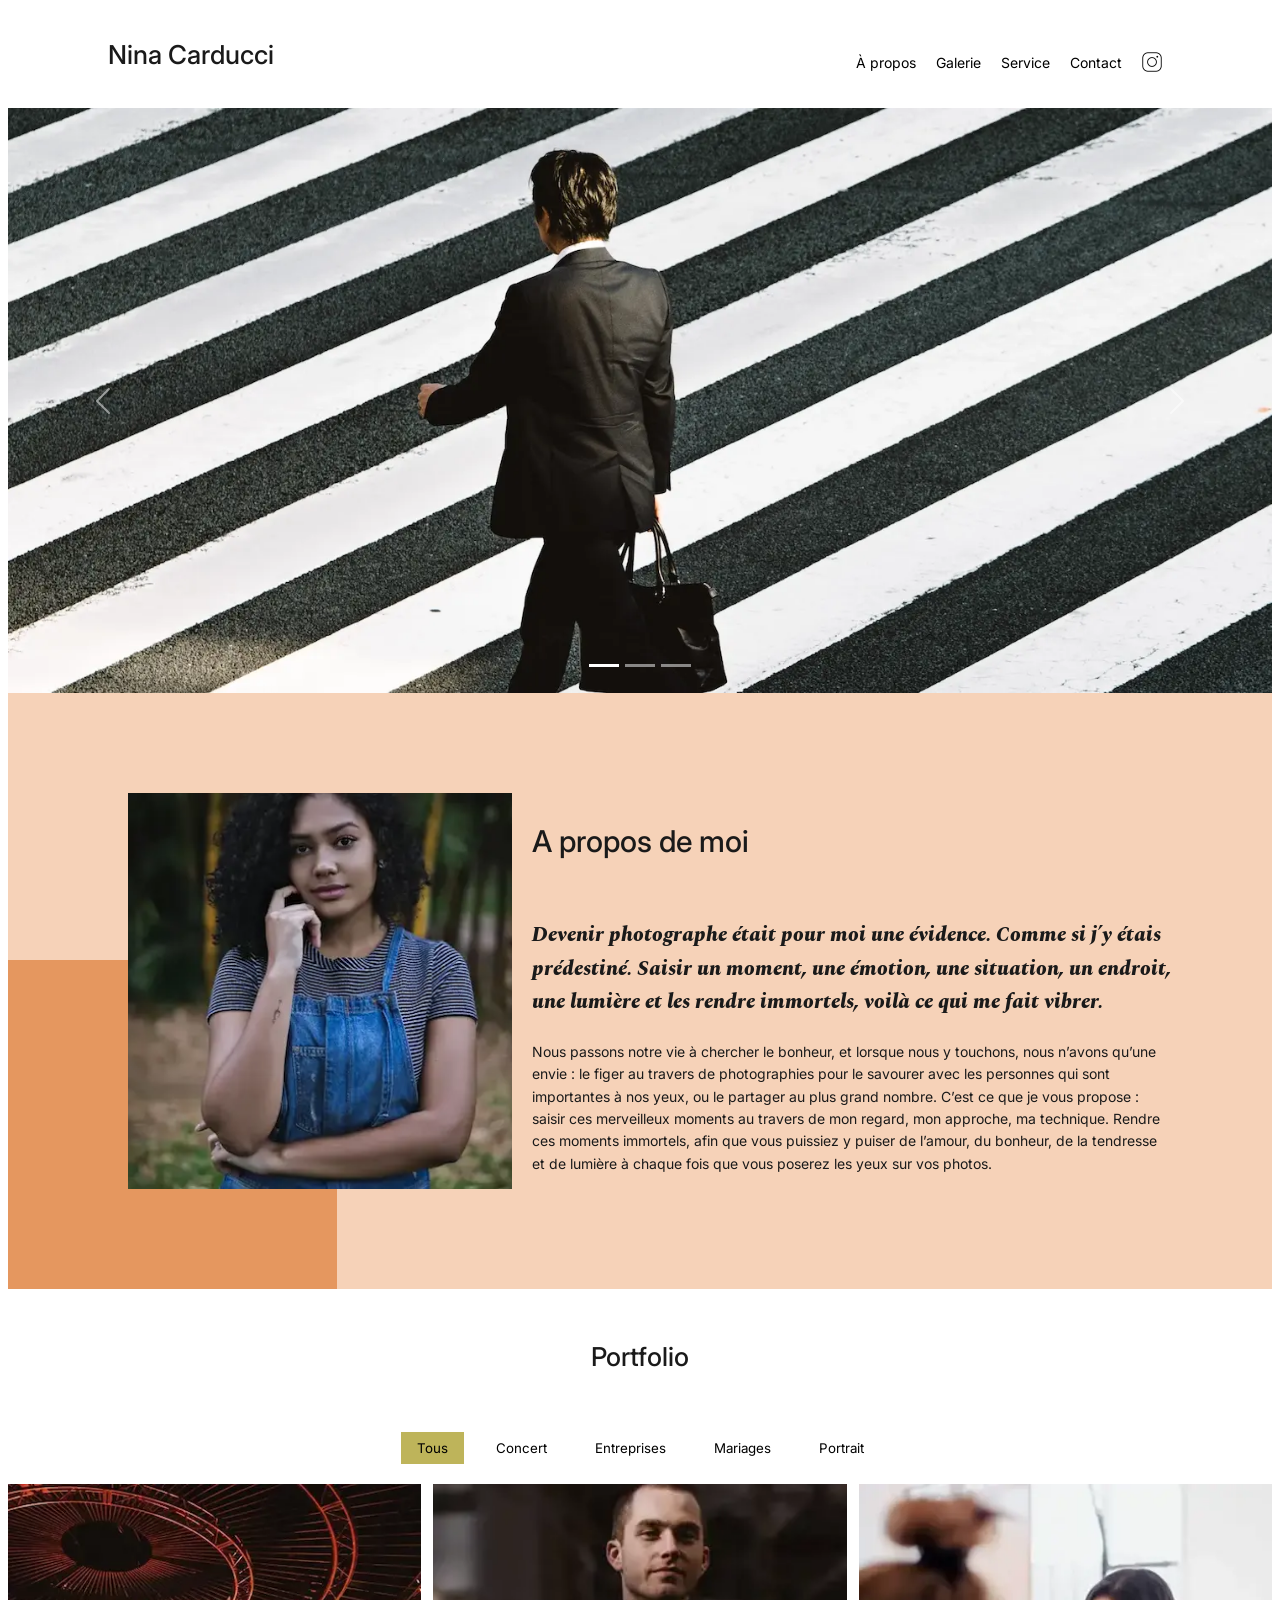
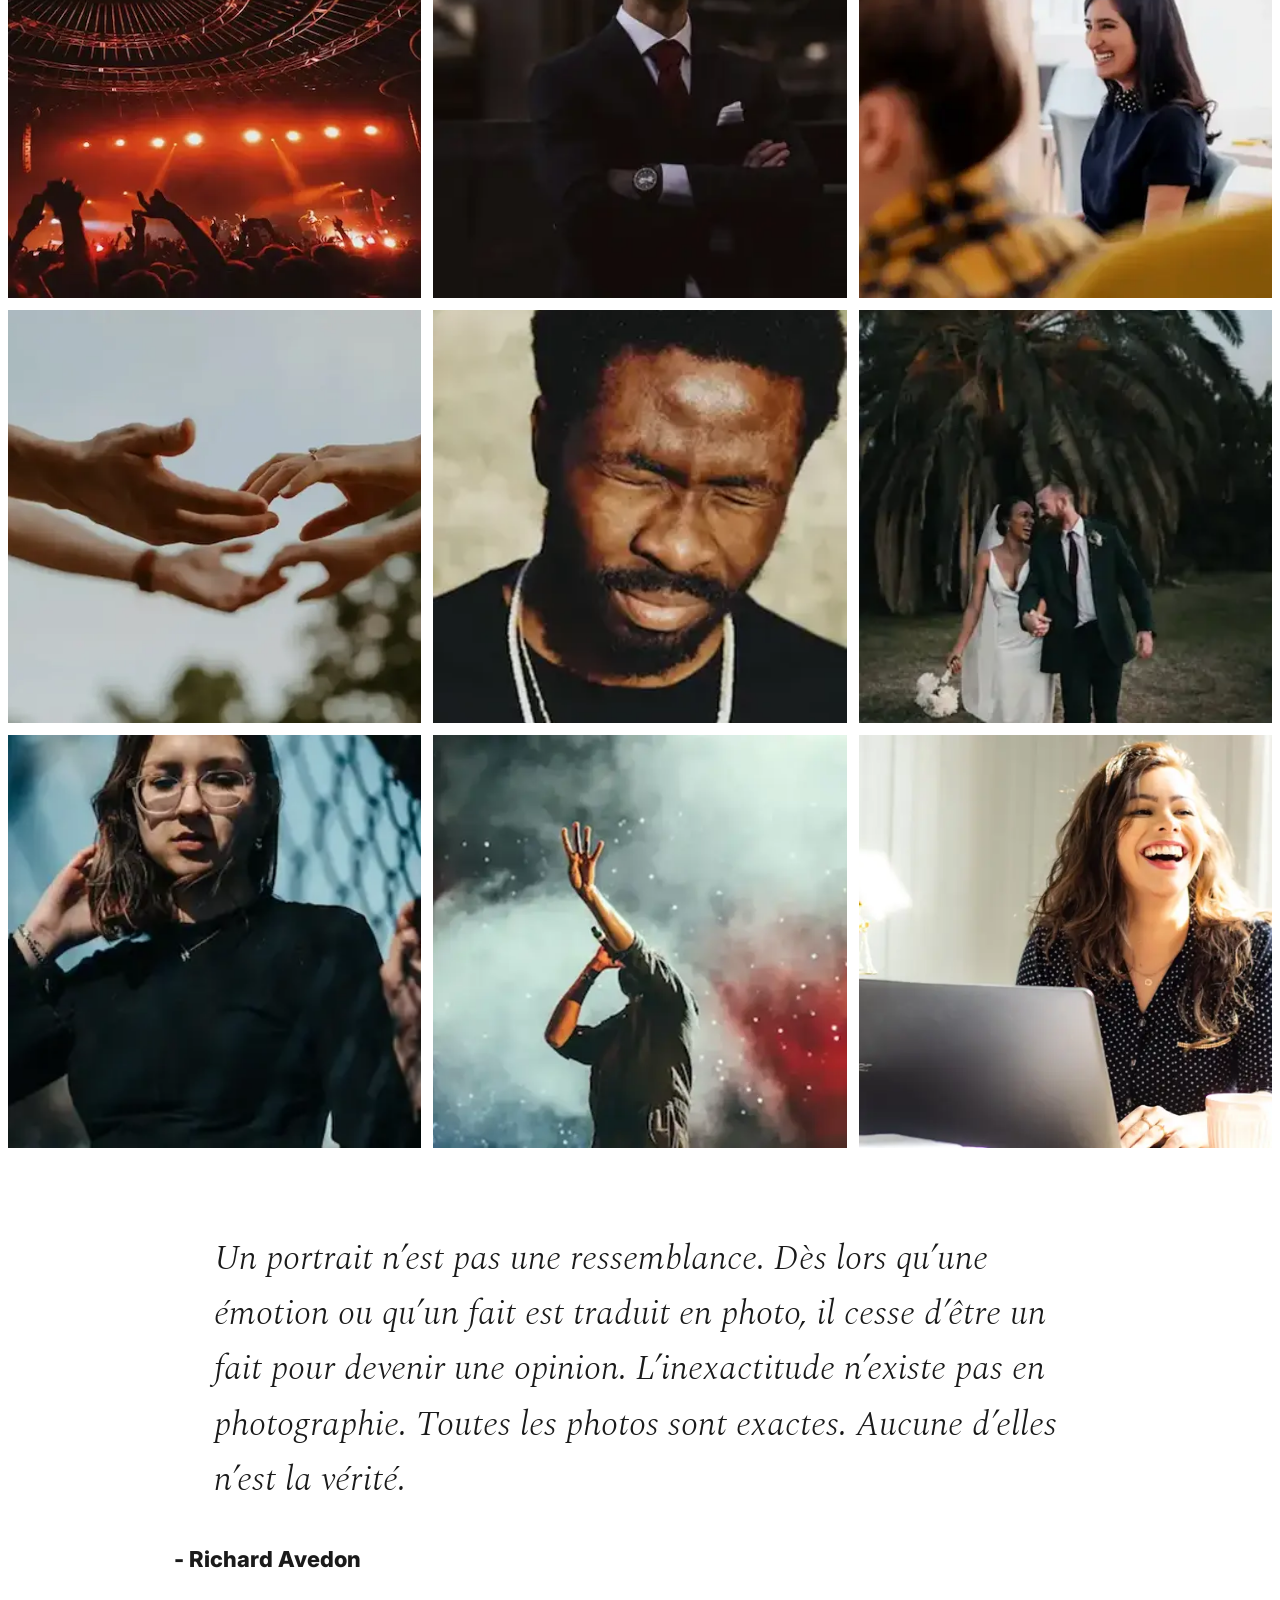
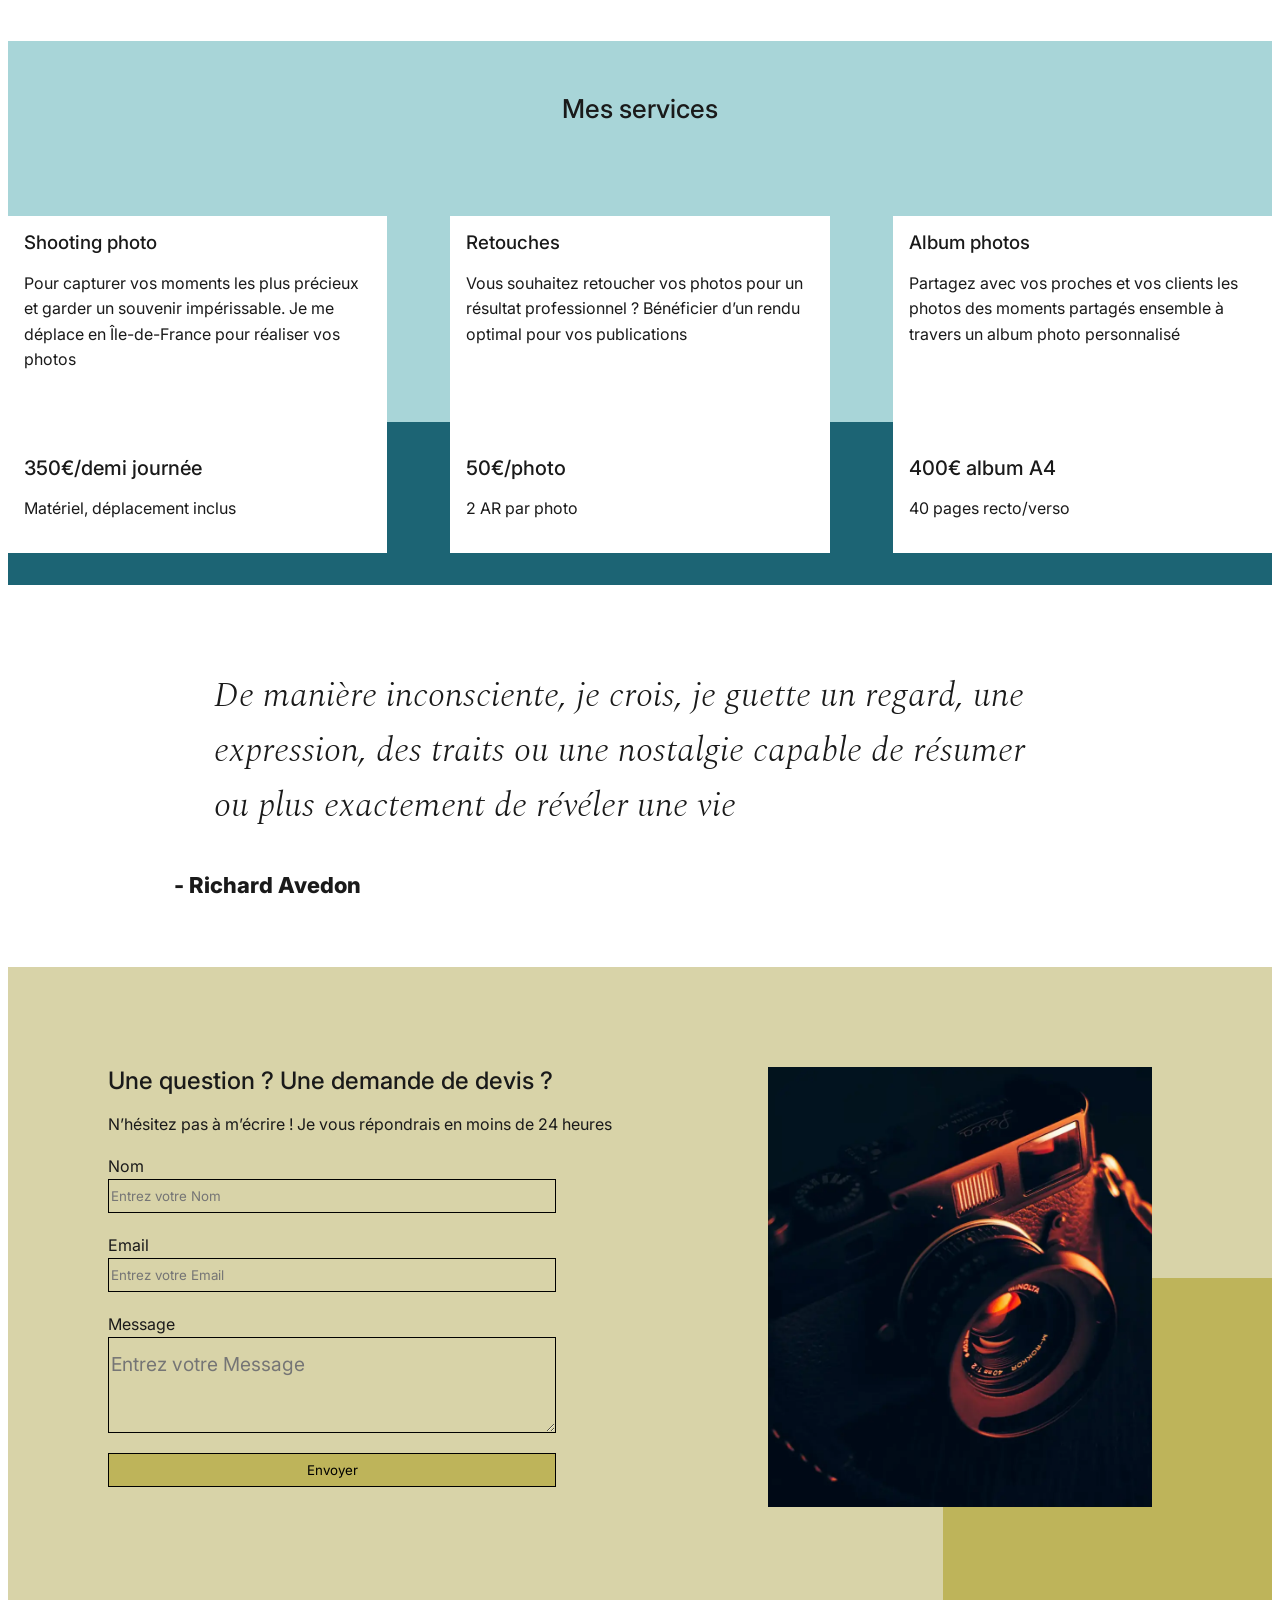
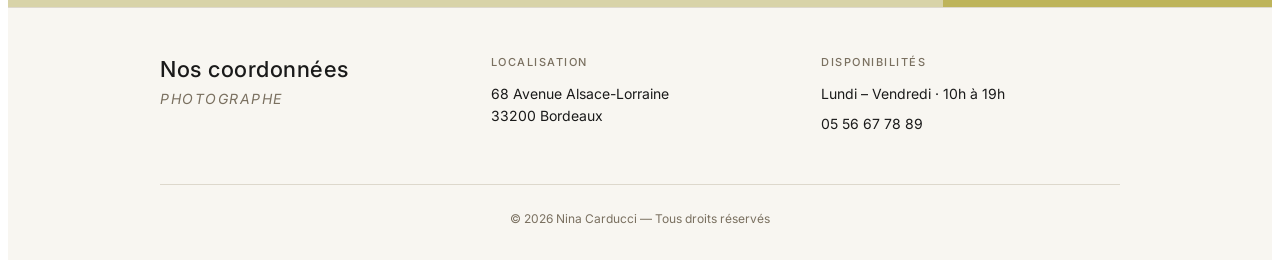
==== commit 5c14f61d: "changement de la sémantique des citations de h2 vers des P et au footer changement de NINA CARDUCCI " ====
--- a/index.html
+++ b/index.html
@@ -123,10 +123,10 @@
 		<div class="quote">
 			<figure>
 				<blockquote>
-					<h2 class="quote__text">Un portrait n’est pas une ressemblance. Dès lors qu’une émotion ou qu’un
+					<p class="quote__text">Un portrait n’est pas une ressemblance. Dès lors qu’une émotion ou qu’un
 						fait est traduit en photo, il cesse d’être un fait pour devenir une opinion. L’inexactitude
 						n’existe pas en photographie. Toutes les photos sont exactes. Aucune d’elles n’est la vérité.
-					</h2>
+					</p>
 				</blockquote>
 				<figcaption class="quote__author">- Richard Avedon</figcaption>
 			</figure>
@@ -171,8 +171,8 @@
 	<div class="quote">
 		<figure>
 			<blockquote>
-				<h2 class="quote__text">De manière inconsciente, je crois, je guette un regard, une expression, des
-					traits ou une nostalgie capable de résumer ou plus exactement de révéler une vie</h2>
+				<p class="quote__text">De manière inconsciente, je crois, je guette un regard, une expression, des
+					traits ou une nostalgie capable de résumer ou plus exactement de révéler une vie</p>
 			</blockquote>
 			<figcaption class="quote__author">- Richard Avedon</figcaption>
 		</figure>
@@ -195,7 +195,7 @@
 	<footer class="footer">
 		<div class="footer__inner">
 			<div class="footer__brand">
-				<h2 class="footer__name">Nina Carducci</h2>
+				<h2 class="footer__name">Nos coordonnées</h2>
 				<p class="footer__job">Photographe</p>
 			</div>
 			<div class="footer__section">
